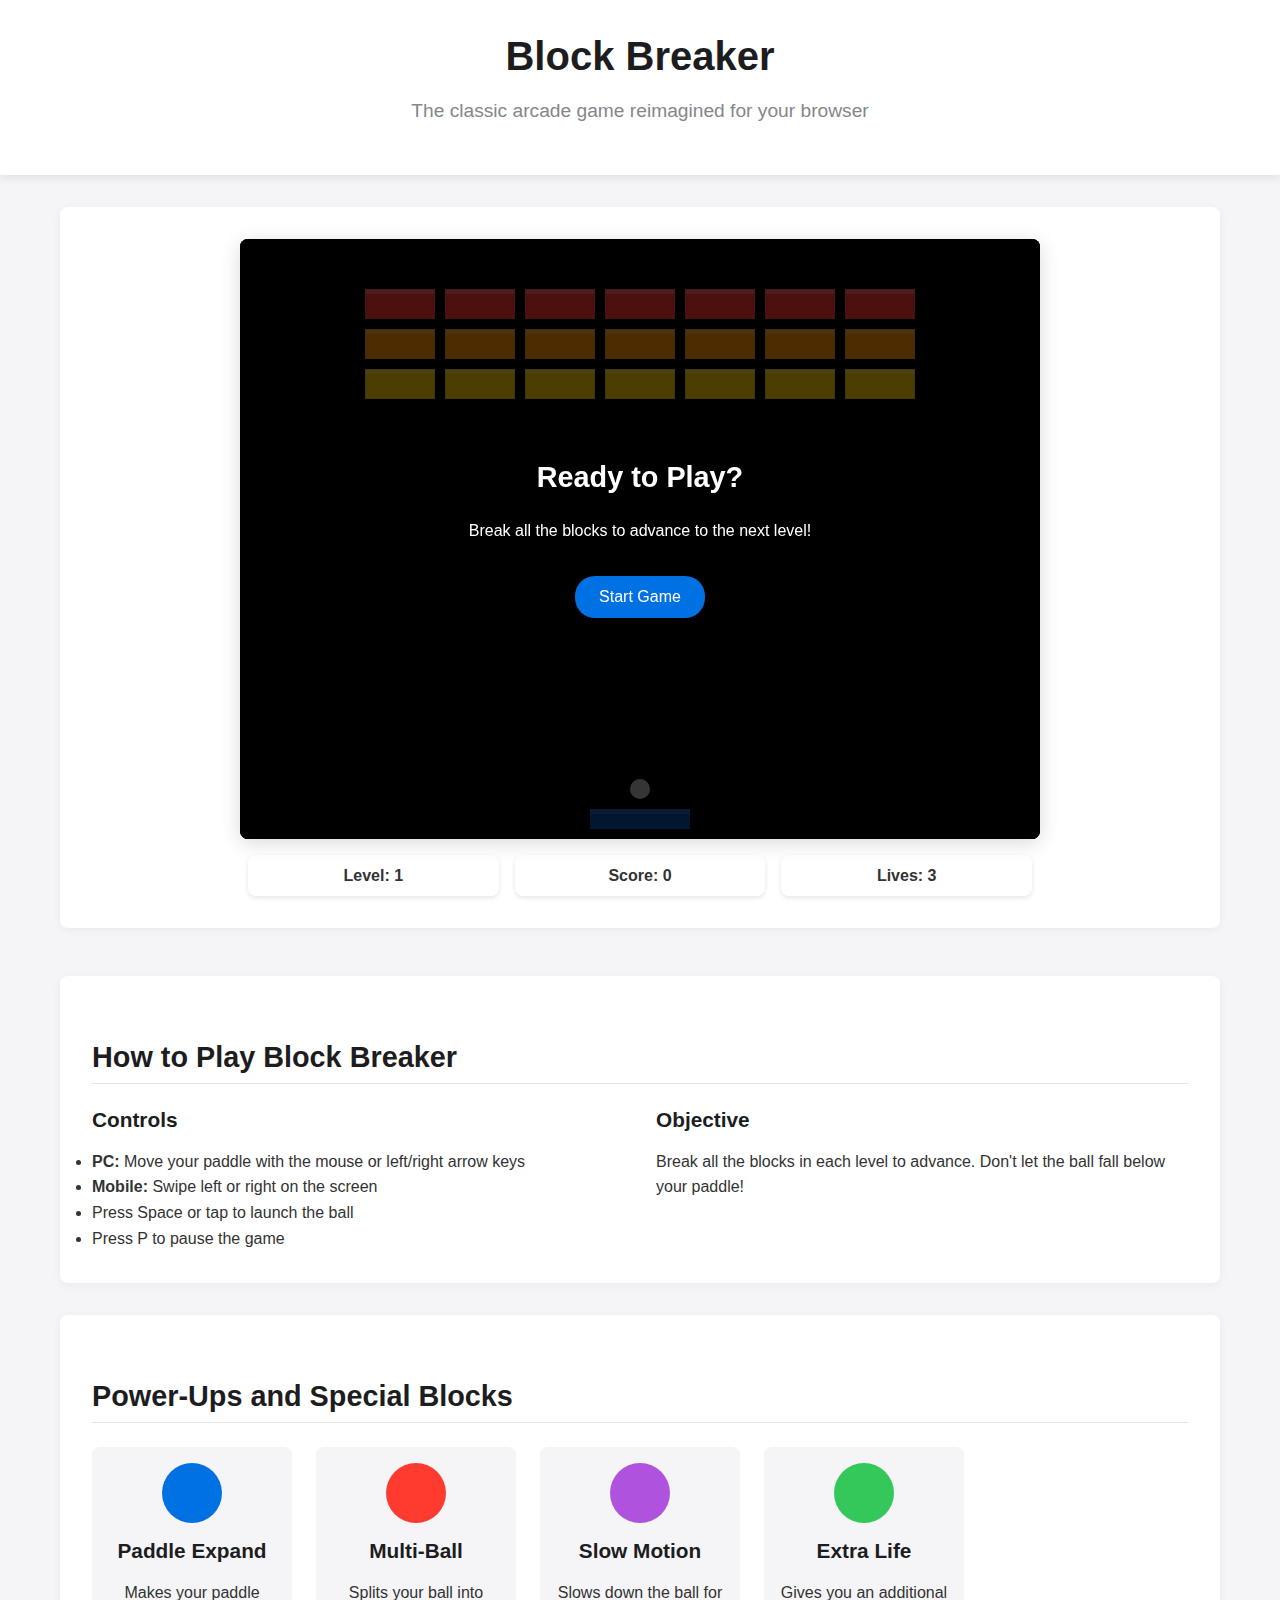
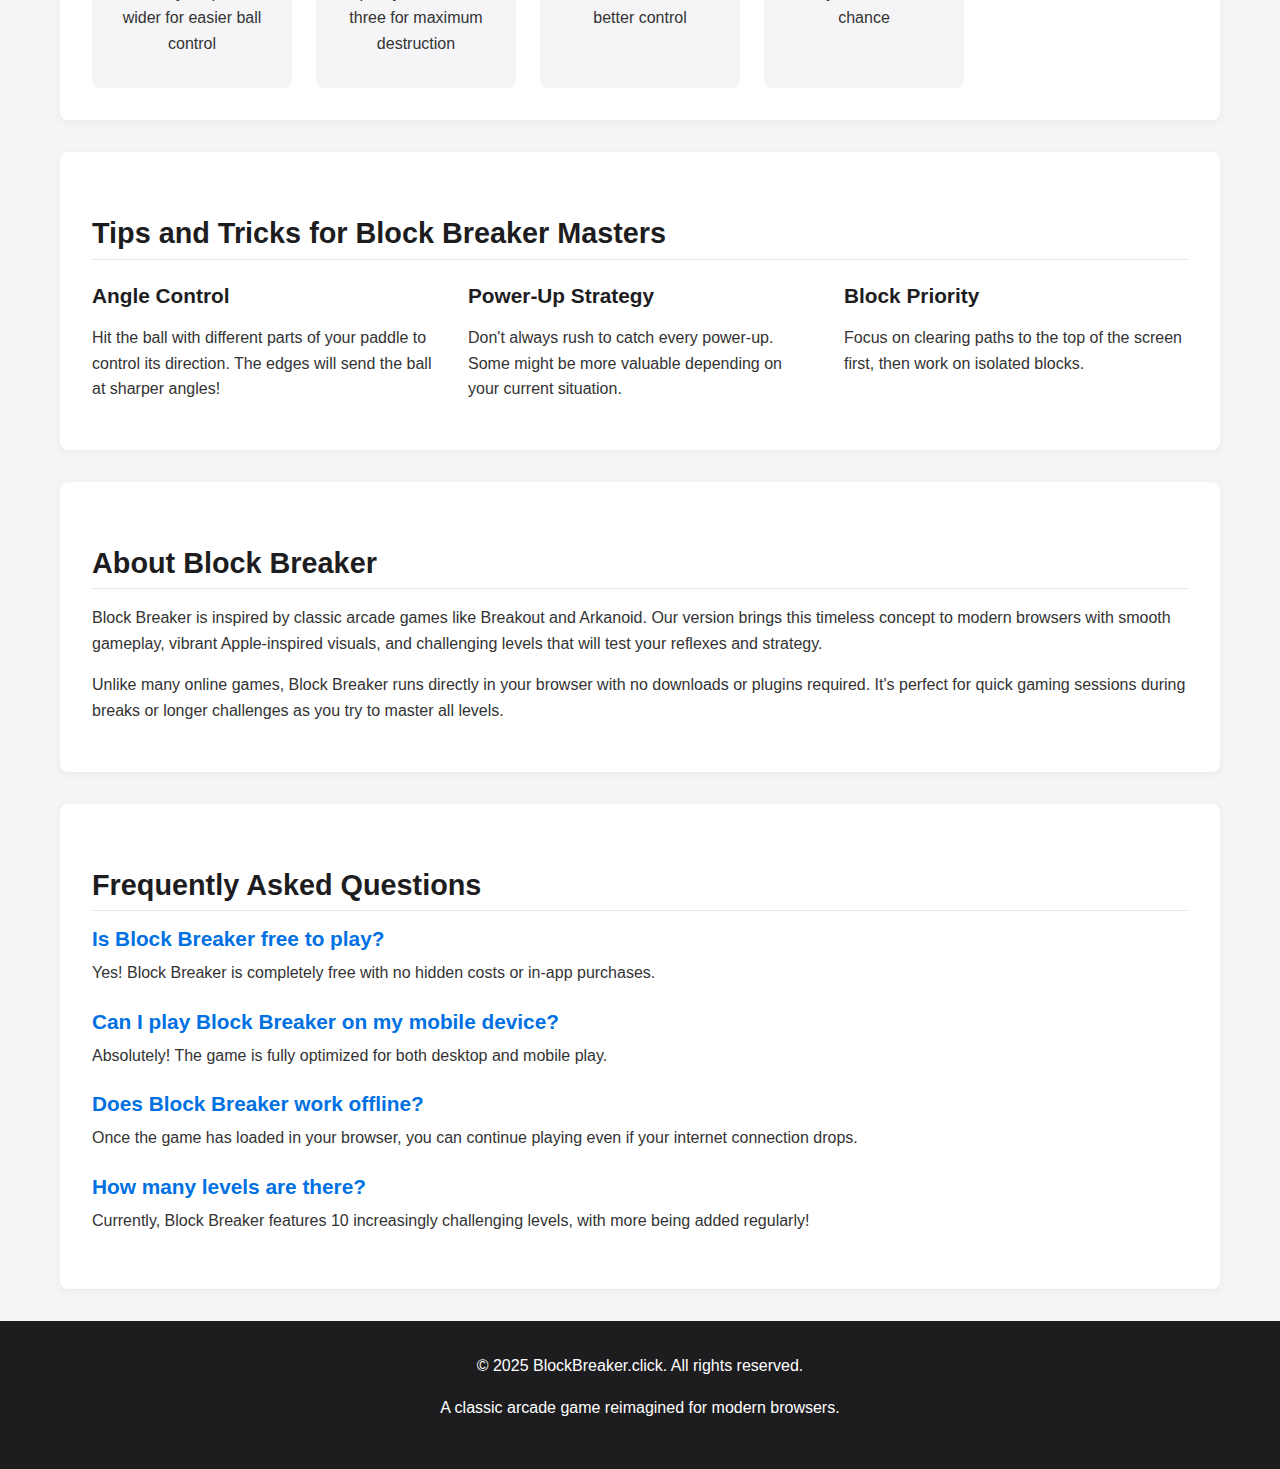
==== index.html @ 537a6fd6 "google analytics" ====
<!DOCTYPE html>
<html lang="en">
<head>
    <meta charset="UTF-8">
    <meta name="viewport" content="width=device-width, initial-scale=1.0">
    <meta name="description" content="Play Block Breaker - the classic arcade game reimagined for your browser. Break blocks, collect power-ups, and challenge yourself with multiple levels of fun!">
    <title>Block Breaker - Classic Arcade Game | Free Online Game</title>
    <link rel="canonical" href="https://blockbreaker.click/">
    <link rel="stylesheet" href="styles.css">
    <!-- Apple Touch Icons -->
    <link rel="apple-touch-icon" href="images/apple-touch-icon.png">
    <!-- Open Graph Tags -->
    <meta property="og:title" content="Block Breaker - Classic Arcade Game">
    <meta property="og:description" content="Play the classic Block Breaker game for free in your browser. No downloads required!">
    <meta property="og:url" content="https://blockbreaker.click/">
    <meta property="og:image" content="https://blockbreaker.click/images/og-image.jpg">
    <meta property="og:type" content="website">
    <!-- Structured Data -->
    <script type="application/ld+json">
    {
      "@context": "https://schema.org",
      "@type": "Game",
      "name": "Block Breaker",
      "description": "A classic arcade game where you break blocks with a ball and paddle.",
      "url": "https://blockbreaker.click/",
      "genre": ["Arcade", "Puzzle"],
      "gamePlatform": "Web Browser"
    }
    </script>


    <!-- Google tag (gtag.js) -->
    <script async src="https://www.googletagmanager.com/gtag/js?id=G-ZRSSY2W1ZQ"></script>
    <script>
    window.dataLayer = window.dataLayer || [];
    function gtag(){dataLayer.push(arguments);}
    gtag('js', new Date());

    gtag('config', 'G-ZRSSY2W1ZQ');
    </script>
</head>
<body>
    <header>
        <div class="container">
            <h1>Block Breaker</h1>
            <p class="tagline">The classic arcade game reimagined for your browser</p>
        </div>
    </header>

    <main class="container">
        <section id="game-section">
            <div id="game-container">
                <canvas id="gameCanvas"></canvas>
                <div id="game-overlay">
                    <div id="start-screen" class="overlay-screen">
                        <h2>Ready to Play?</h2>
                        <p>Break all the blocks to advance to the next level!</p>
                        <button id="start-button" class="game-button">Start Game</button>
                    </div>
                    <div id="level-complete" class="overlay-screen hidden">
                        <h2>Level Complete!</h2>
                        <p>Score: <span id="level-score">0</span></p>
                        <button id="next-level-button" class="game-button">Next Level</button>
                    </div>
                    <div id="game-over" class="overlay-screen hidden">
                        <h2>Game Over</h2>
                        <p>Final Score: <span id="final-score">0</span></p>
                        <button id="restart-button" class="game-button">Play Again</button>
                    </div>
                    <div id="pause-screen" class="overlay-screen hidden">
                        <h2>Game Paused</h2>
                        <button id="resume-button" class="game-button">Resume</button>
                    </div>
                </div>
                <div id="mobile-controls" class="hidden">
                    <div id="left-control"></div>
                    <div id="right-control"></div>
                </div>
            </div>
            <div id="game-stats">
                <div class="stat-box">
                    <span>Level: </span><span id="level-display">1</span>
                </div>
                <div class="stat-box">
                    <span>Score: </span><span id="score-display">0</span>
                </div>
                <div class="stat-box">
                    <span>Lives: </span><span id="lives-display">3</span>
                </div>
            </div>
        </section>

        <section id="how-to-play">
            <h2>How to Play Block Breaker</h2>
            <div class="content-columns">
                <div class="column">
                    <h3>Controls</h3>
                    <ul>
                        <li><strong>PC:</strong> Move your paddle with the mouse or left/right arrow keys</li>
                        <li><strong>Mobile:</strong> Swipe left or right on the screen</li>
                        <li>Press Space or tap to launch the ball</li>
                        <li>Press P to pause the game</li>
                    </ul>
                </div>
                <div class="column">
                    <h3>Objective</h3>
                    <p>Break all the blocks in each level to advance. Don't let the ball fall below your paddle!</p>
                </div>
            </div>
        </section>

        <section id="power-ups">
            <h2>Power-Ups and Special Blocks</h2>
            <div class="power-up-grid">
                <div class="power-up-item">
                    <div class="power-up-icon expand"></div>
                    <h3>Paddle Expand</h3>
                    <p>Makes your paddle wider for easier ball control</p>
                </div>
                <div class="power-up-item">
                    <div class="power-up-icon multi-ball"></div>
                    <h3>Multi-Ball</h3>
                    <p>Splits your ball into three for maximum destruction</p>
                </div>
                <div class="power-up-item">
                    <div class="power-up-icon slow"></div>
                    <h3>Slow Motion</h3>
                    <p>Slows down the ball for better control</p>
                </div>
                <div class="power-up-item">
                    <div class="power-up-icon extra-life"></div>
                    <h3>Extra Life</h3>
                    <p>Gives you an additional chance</p>
                </div>
            </div>
        </section>

        <section id="tips-tricks">
            <h2>Tips and Tricks for Block Breaker Masters</h2>
            <div class="content-columns">
                <div class="column">
                    <h3>Angle Control</h3>
                    <p>Hit the ball with different parts of your paddle to control its direction. The edges will send the ball at sharper angles!</p>
                </div>
                <div class="column">
                    <h3>Power-Up Strategy</h3>
                    <p>Don't always rush to catch every power-up. Some might be more valuable depending on your current situation.</p>
                </div>
                <div class="column">
                    <h3>Block Priority</h3>
                    <p>Focus on clearing paths to the top of the screen first, then work on isolated blocks.</p>
                </div>
            </div>
        </section>

        <section id="about-game">
            <h2>About Block Breaker</h2>
            <p>Block Breaker is inspired by classic arcade games like Breakout and Arkanoid. Our version brings this timeless concept to modern browsers with smooth gameplay, vibrant Apple-inspired visuals, and challenging levels that will test your reflexes and strategy.</p>
            <p>Unlike many online games, Block Breaker runs directly in your browser with no downloads or plugins required. It's perfect for quick gaming sessions during breaks or longer challenges as you try to master all levels.</p>
        </section>

        <section id="faq">
            <h2>Frequently Asked Questions</h2>
            <div class="faq-item">
                <h3>Is Block Breaker free to play?</h3>
                <p>Yes! Block Breaker is completely free with no hidden costs or in-app purchases.</p>
            </div>
            <div class="faq-item">
                <h3>Can I play Block Breaker on my mobile device?</h3>
                <p>Absolutely! The game is fully optimized for both desktop and mobile play.</p>
            </div>
            <div class="faq-item">
                <h3>Does Block Breaker work offline?</h3>
                <p>Once the game has loaded in your browser, you can continue playing even if your internet connection drops.</p>
            </div>
            <div class="faq-item">
                <h3>How many levels are there?</h3>
                <p>Currently, Block Breaker features 10 increasingly challenging levels, with more being added regularly!</p>
            </div>
        </section>
    </main>

    <footer>
        <div class="container">
            <p>&copy; 2025 BlockBreaker.click. All rights reserved.</p>
            <p>A classic arcade game reimagined for modern browsers.</p>
        </div>
    </footer>

    <script src="game.js"></script>
</body>
</html>
---- styles.css ----
/* Reset and Base Styles */
* {
    margin: 0;
    padding: 0;
    box-sizing: border-box;
}

body {
    font-family: -apple-system, BlinkMacSystemFont, 'Segoe UI', Roboto, Oxygen, Ubuntu, Cantarell, 'Open Sans', 'Helvetica Neue', sans-serif;
    line-height: 1.6;
    color: #333;
    background-color: #f5f5f7;
}

/* Apple-inspired Color Palette */
:root {
    --apple-blue: #0071e3;
    --apple-light-blue: #42a5f5;
    --apple-gray: #86868b;
    --apple-light-gray: #f5f5f7;
    --apple-dark-gray: #1d1d1f;
    --apple-red: #ff3b30;
    --apple-green: #34c759;
    --apple-yellow: #ffcc00;
    --apple-orange: #ff9500;
    --apple-purple: #af52de;
}

.container {
    width: 100%;
    max-width: 1200px;
    margin: 0 auto;
    padding: 0 20px;
}

/* Typography */
h1, h2, h3, h4, h5, h6 {
    font-weight: 600;
    line-height: 1.2;
    margin-bottom: 1rem;
}

h1 {
    font-size: 2.5rem;
    text-align: center;
    color: var(--apple-dark-gray);
}

h2 {
    font-size: 1.8rem;
    color: var(--apple-dark-gray);
    border-bottom: 1px solid #e5e5e5;
    padding-bottom: 0.5rem;
    margin-top: 2rem;
}

h3 {
    font-size: 1.3rem;
    color: var(--apple-dark-gray);
}

p {
    margin-bottom: 1rem;
}

/* Header */
header {
    background-color: white;
    padding: 2rem 0;
    box-shadow: 0 2px 10px rgba(0, 0, 0, 0.1);
    margin-bottom: 2rem;
}

.tagline {
    text-align: center;
    color: var(--apple-gray);
    font-size: 1.2rem;
}

/* Game Section */
#game-section {
    margin-bottom: 3rem;
}

#game-container {
    position: relative;
    width: 100%;
    max-width: 800px;
    margin: 0 auto;
    background-color: #000;
    border-radius: 8px;
    overflow: hidden;
    box-shadow: 0 4px 20px rgba(0, 0, 0, 0.15);
}

#gameCanvas {
    display: block;
    width: 100%;
    height: auto;
    background-color: #000;
}

/* Game Overlay Screens */
.overlay-screen {
    position: absolute;
    top: 0;
    left: 0;
    width: 100%;
    height: 100%;
    display: flex;
    flex-direction: column;
    justify-content: center;
    align-items: center;
    background-color: rgba(0, 0, 0, 0.7);
    color: white;
    text-align: center;
    padding: 2rem;
}

.overlay-screen h2 {
    color: white;
    border: none;
    margin-top: 0;
}

.hidden {
    display: none;
}

.game-button {
    background-color: var(--apple-blue);
    color: white;
    border: none;
    padding: 12px 24px;
    font-size: 1rem;
    border-radius: 20px;
    cursor: pointer;
    transition: background-color 0.2s;
    margin-top: 1rem;
}

.game-button:hover {
    background-color: var(--apple-light-blue);
}

/* Game Stats */
#game-stats {
    display: flex;
    justify-content: space-between;
    margin-top: 1rem;
    max-width: 800px;
    margin-left: auto;
    margin-right: auto;
}

.stat-box {
    background-color: white;
    padding: 0.5rem 1rem;
    border-radius: 8px;
    box-shadow: 0 2px 5px rgba(0, 0, 0, 0.1);
    flex: 1;
    margin: 0 0.5rem;
    text-align: center;
    font-weight: 600;
}

/* Mobile Controls */
#mobile-controls {
    display: flex;
    justify-content: space-between;
    position: absolute;
    bottom: 0;
    left: 0;
    width: 100%;
    height: 80px;
    background-color: rgba(0, 0, 0, 0.3);
}

#left-control, #right-control {
    width: 50%;
    height: 100%;
}

/* Content Sections */
section {
    background-color: white;
    border-radius: 8px;
    padding: 2rem;
    margin-bottom: 2rem;
    box-shadow: 0 2px 10px rgba(0, 0, 0, 0.05);
}

.content-columns {
    display: flex;
    flex-wrap: wrap;
    gap: 2rem;
    margin-top: 1.5rem;
}

.column {
    flex: 1;
    min-width: 250px;
}

/* Power-ups Section */
.power-up-grid {
    display: grid;
    grid-template-columns: repeat(auto-fill, minmax(200px, 1fr));
    gap: 1.5rem;
    margin-top: 1.5rem;
}

.power-up-item {
    text-align: center;
    padding: 1rem;
    border-radius: 8px;
    background-color: var(--apple-light-gray);
    transition: transform 0.2s;
}

.power-up-item:hover {
    transform: translateY(-5px);
}

.power-up-icon {
    width: 60px;
    height: 60px;
    border-radius: 50%;
    margin: 0 auto 1rem;
}

.expand {
    background-color: var(--apple-blue);
}

.multi-ball {
    background-color: var(--apple-red);
}

.slow {
    background-color: var(--apple-purple);
}

.extra-life {
    background-color: var(--apple-green);
}

/* FAQ Section */
.faq-item {
    margin-bottom: 1.5rem;
}

.faq-item h3 {
    color: var(--apple-blue);
    margin-bottom: 0.5rem;
}

/* Footer */
footer {
    background-color: var(--apple-dark-gray);
    color: white;
    padding: 2rem 0;
    text-align: center;
}

/* Responsive Design */
@media (max-width: 768px) {
    h1 {
        font-size: 2rem;
    }
    
    h2 {
        font-size: 1.5rem;
    }
    
    .content-columns {
        flex-direction: column;
    }
    
    #game-stats {
        flex-direction: column;
    }
    
    .stat-box {
        margin: 0.5rem 0;
    }
}
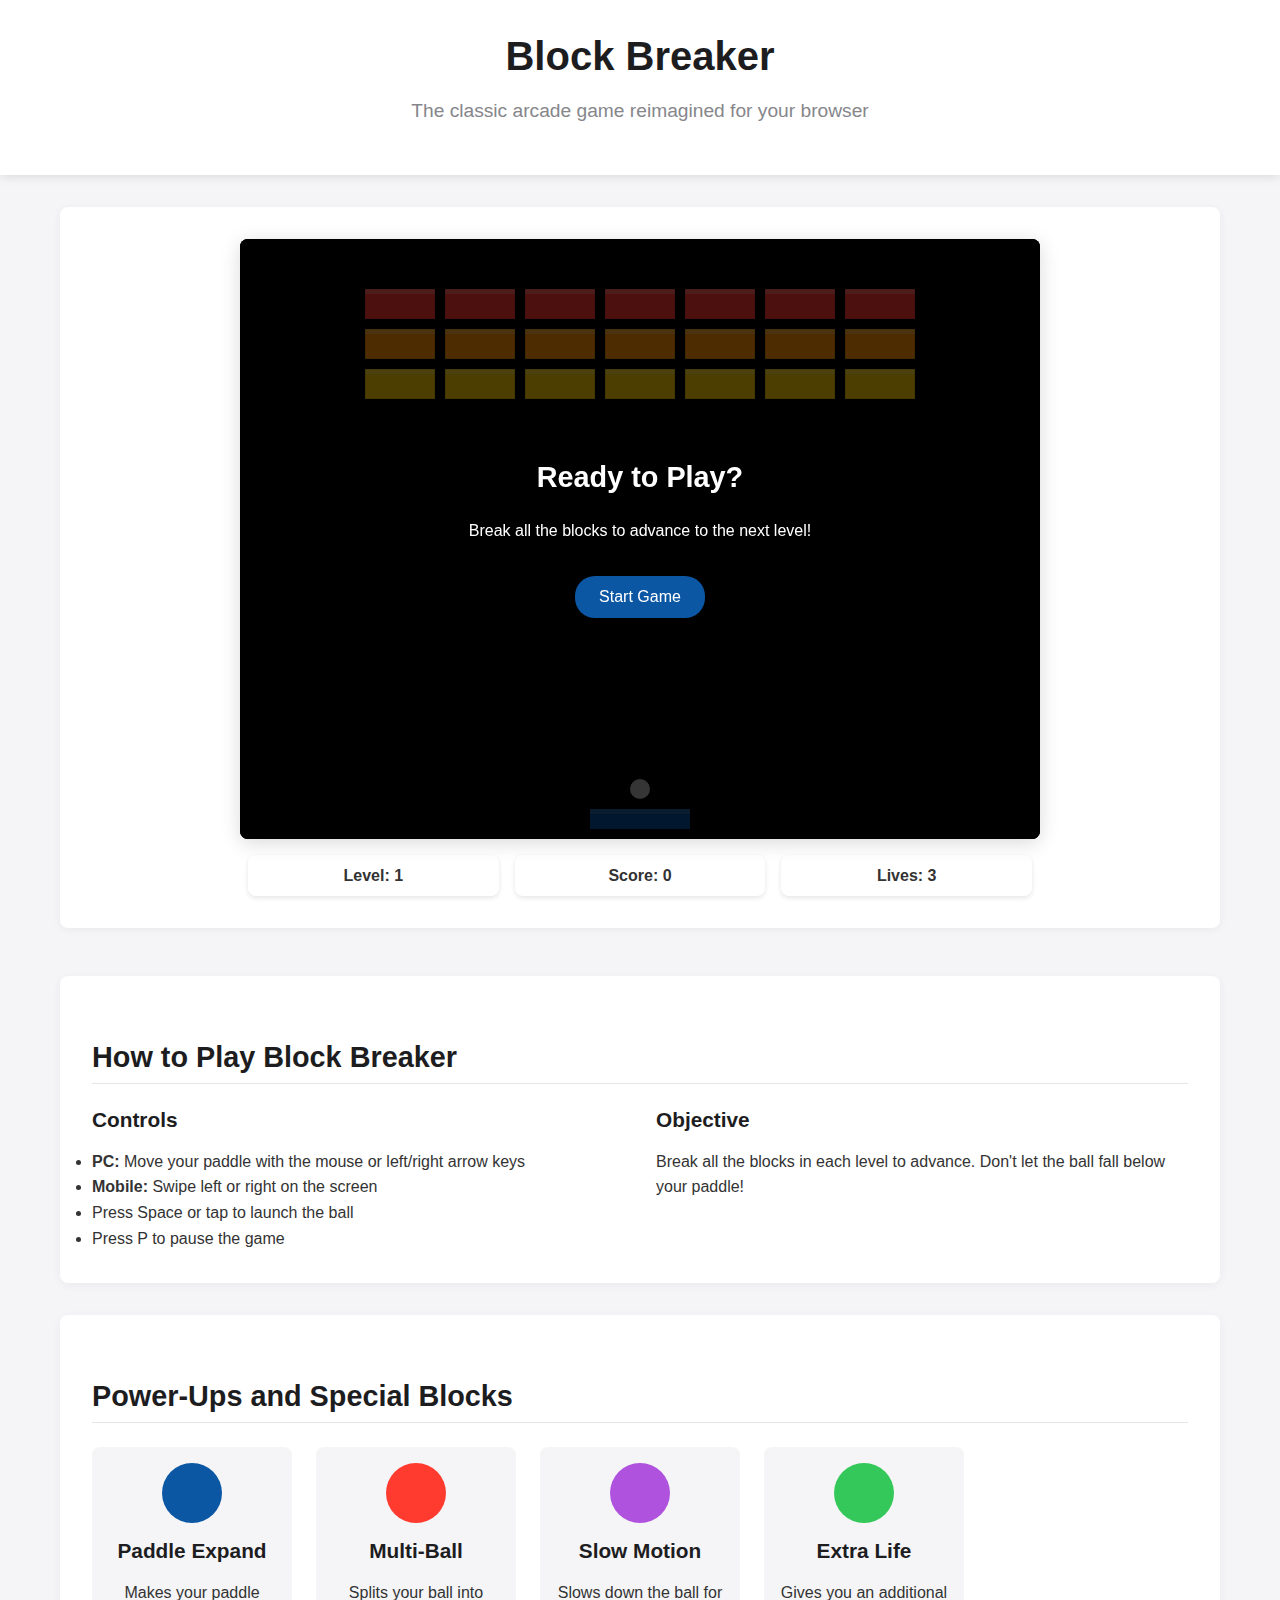
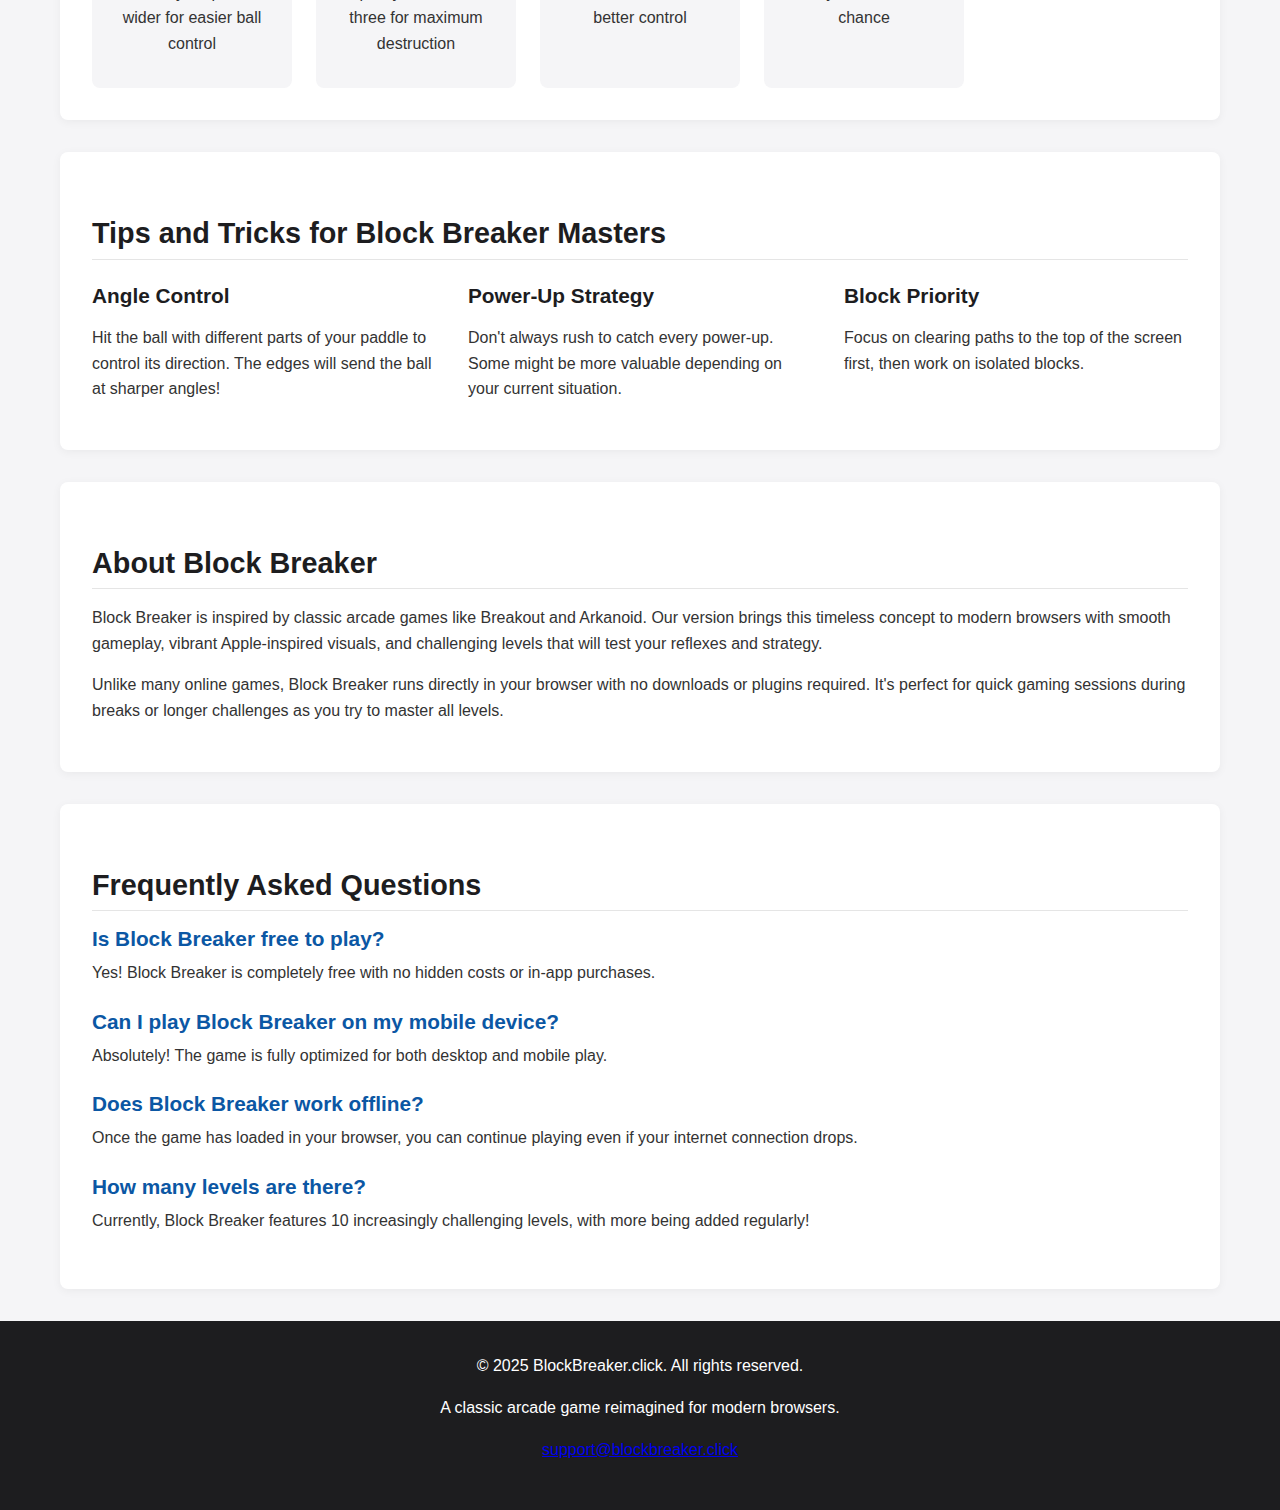
==== commit 2a0aff20: "add support email" ====
--- a/index.html
+++ b/index.html
@@ -184,6 +184,7 @@
         <div class="container">
             <p>&copy; 2025 BlockBreaker.click. All rights reserved.</p>
             <p>A classic arcade game reimagined for modern browsers.</p>
+            <p><a href="mailto:support@blockbreaker.click">support@blockbreaker.click</a></p>
         </div>
     </footer>
 
--- a/styles.css
+++ b/styles.css
@@ -14,7 +14,7 @@
 
 /* Apple-inspired Color Palette */
 :root {
-    --apple-blue: #0071e3;
+    --apple-blue: #0b57a4;
     --apple-light-blue: #42a5f5;
     --apple-gray: #86868b;
     --apple-light-gray: #f5f5f7;
@@ -284,4 +284,5 @@
     .stat-box {
         margin: 0.5rem 0;
     }
-}+}
+
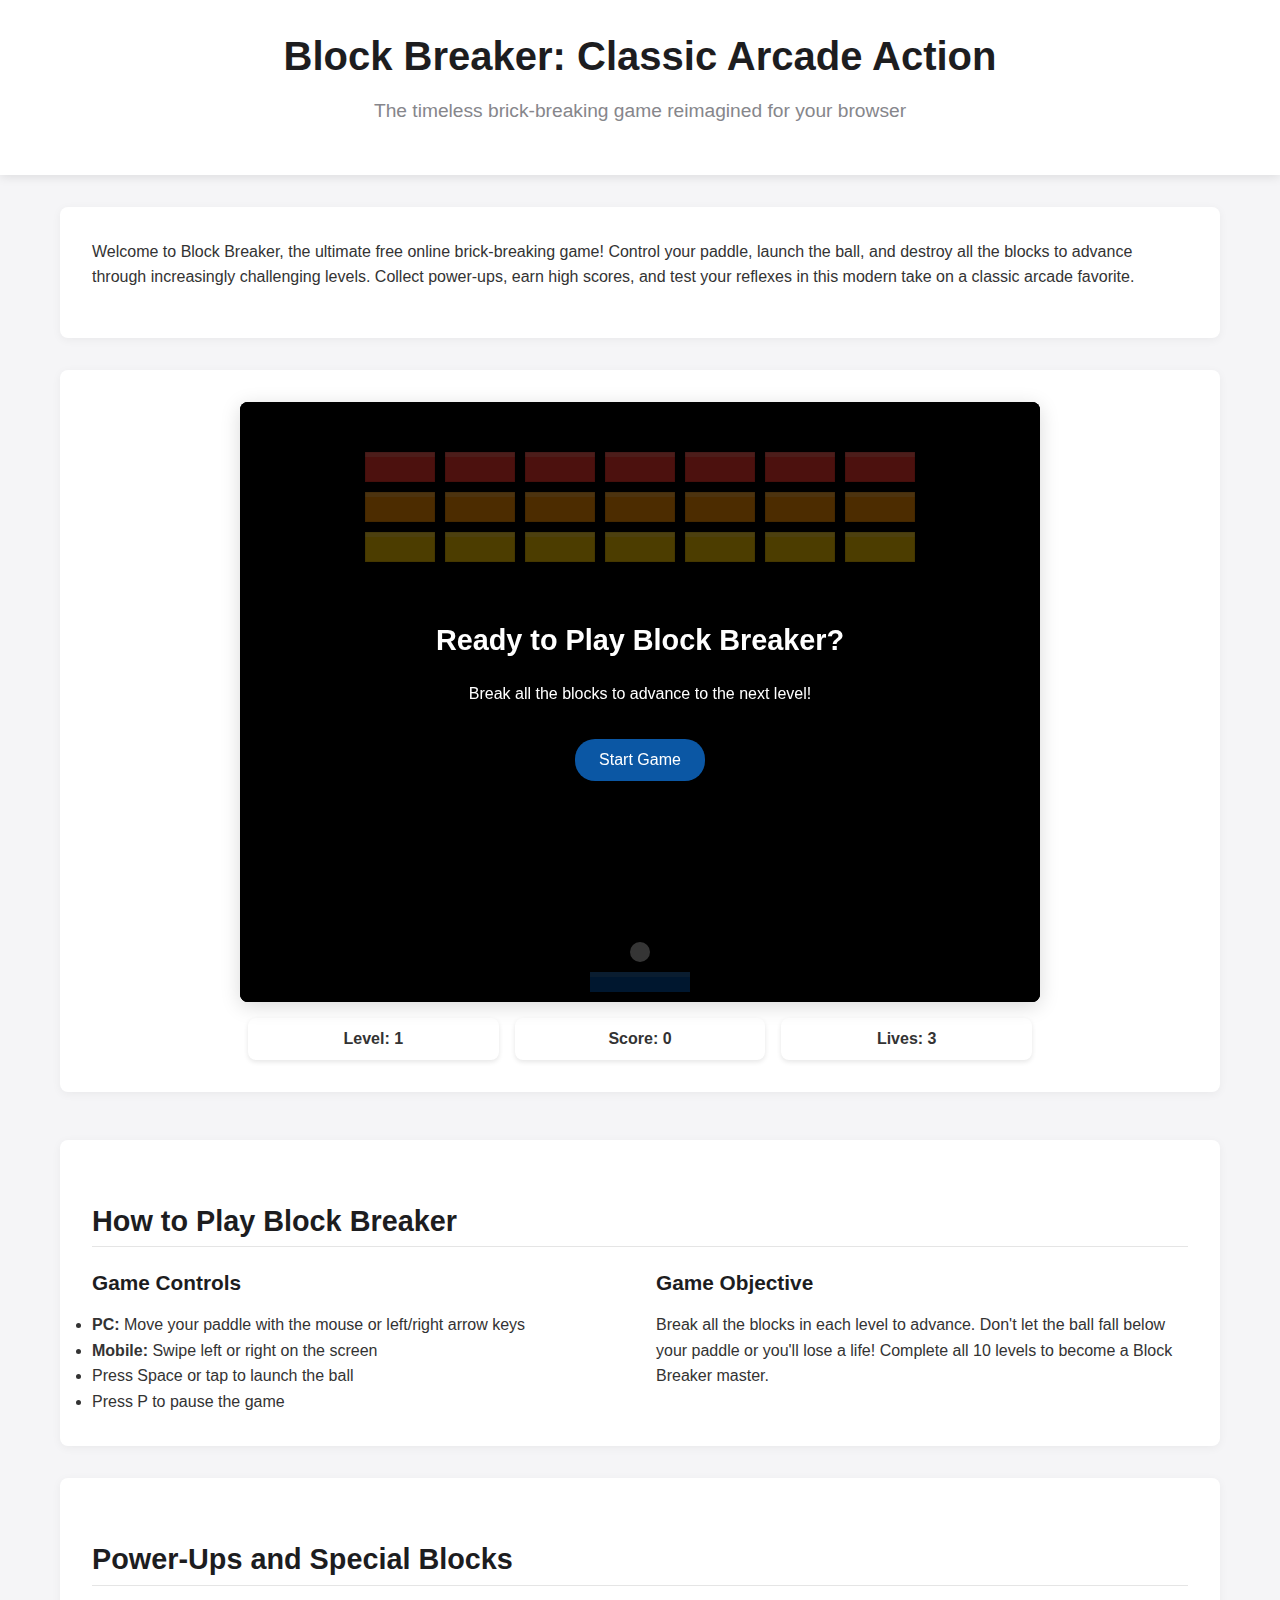
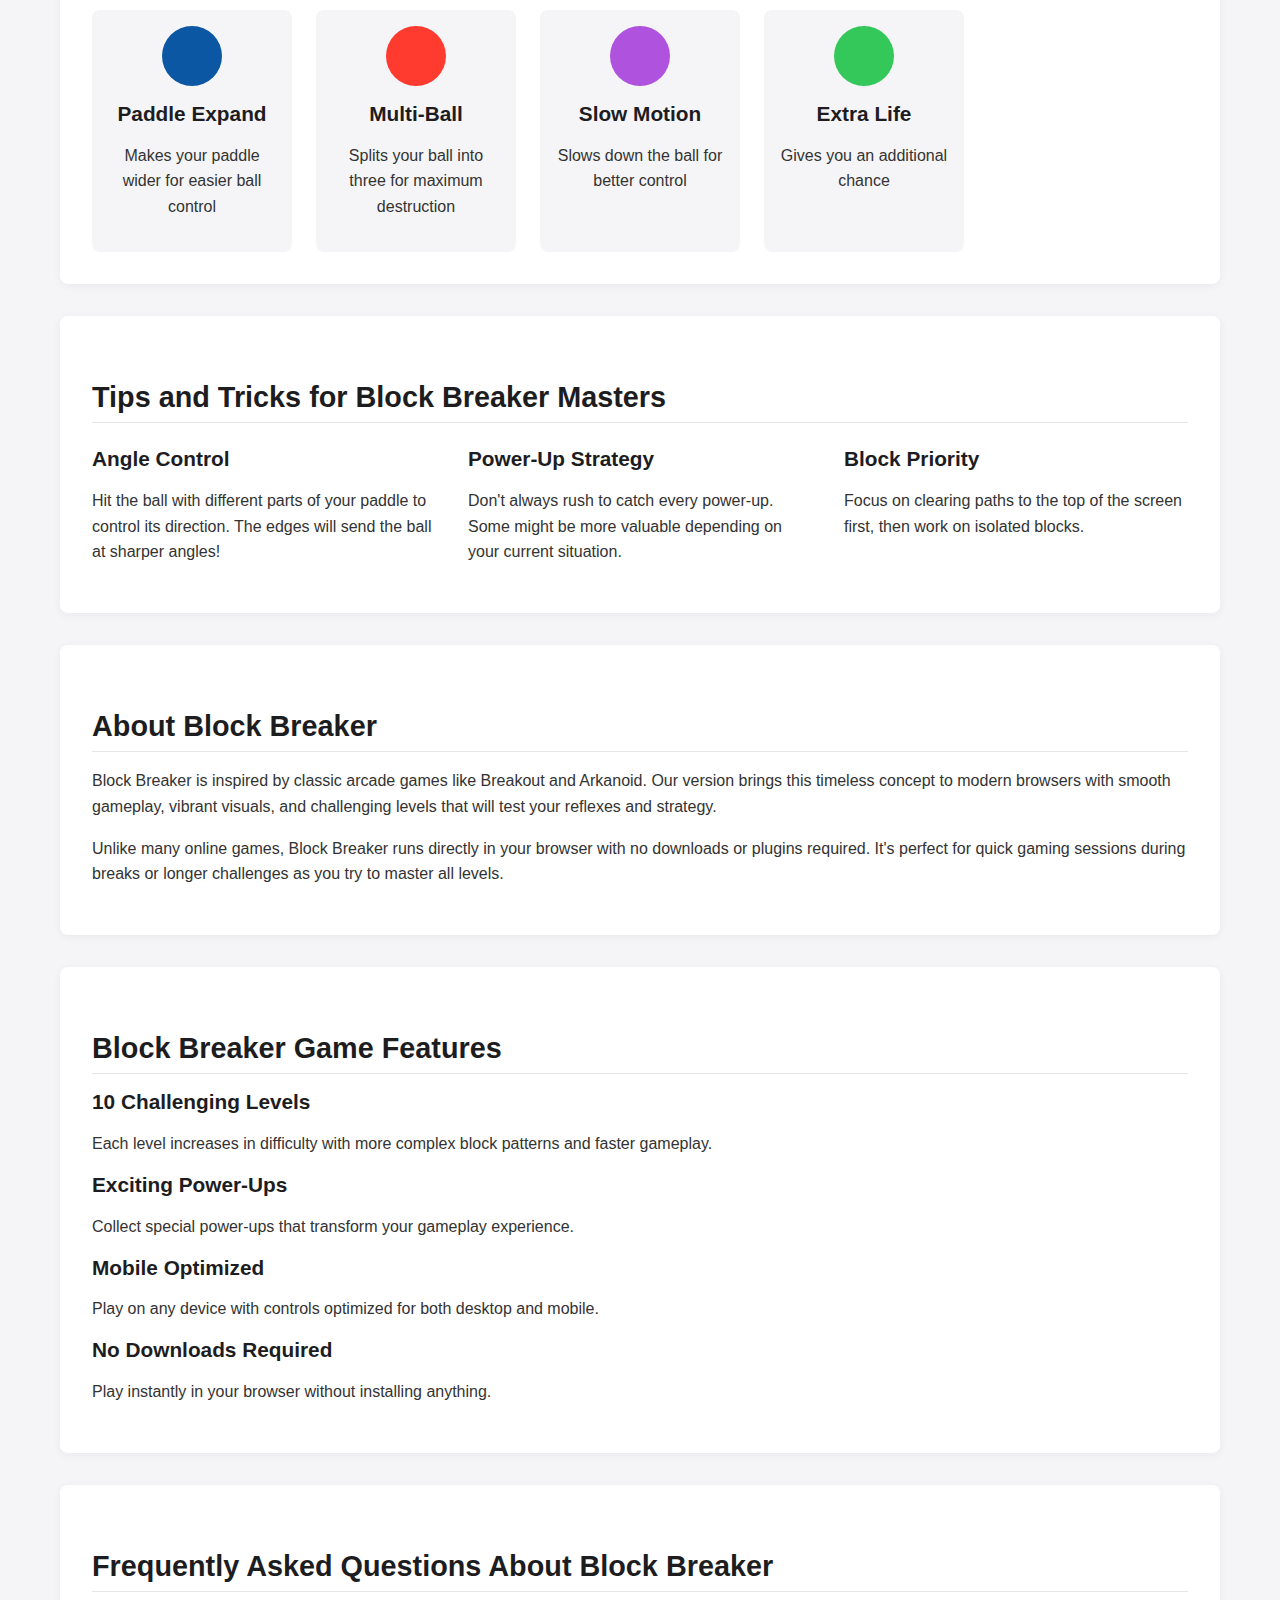
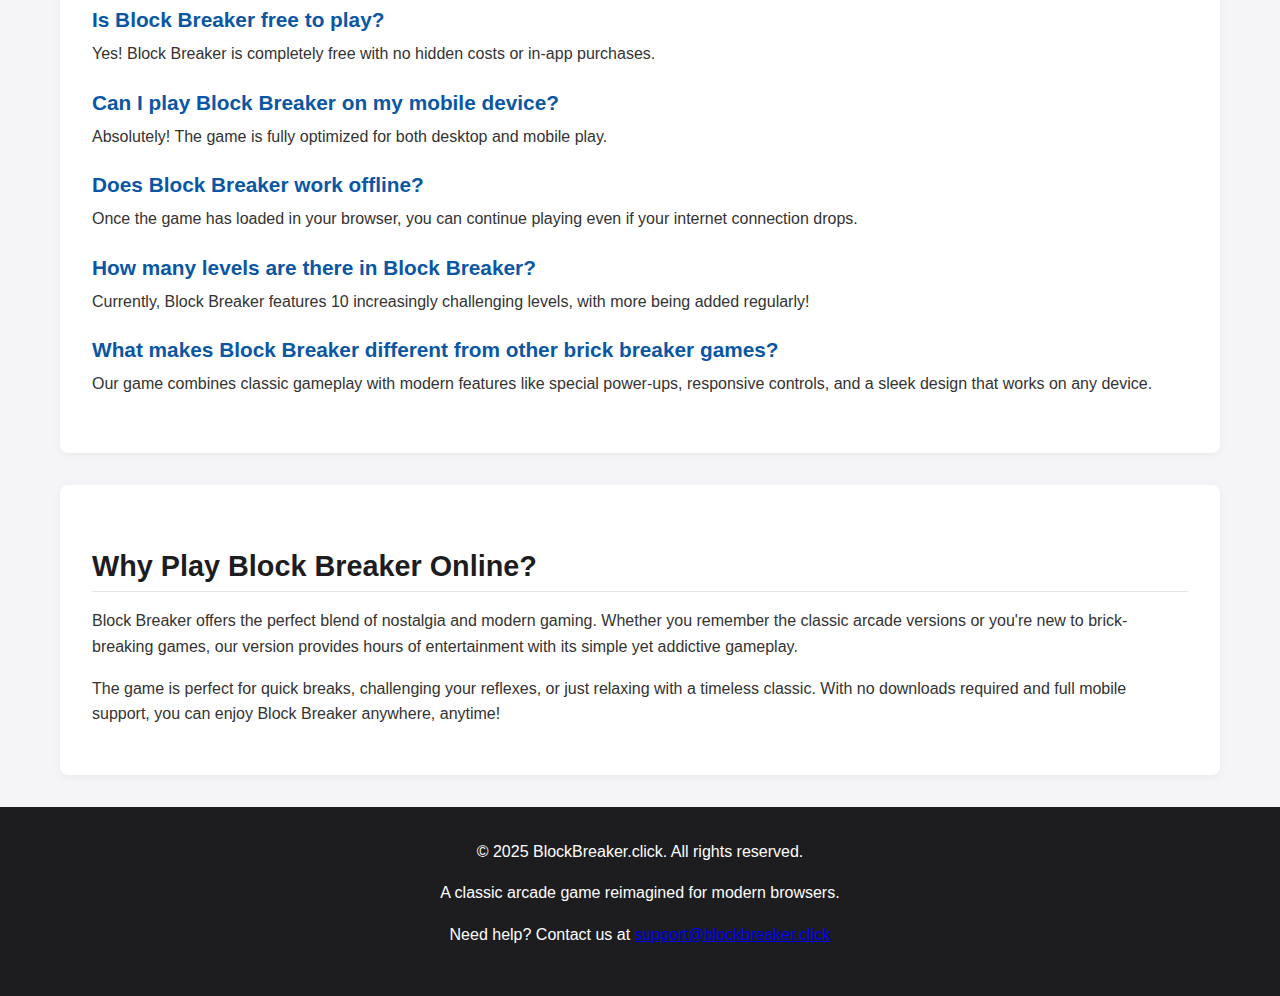
==== commit 97f59f42: "seo optimize" ====
--- a/index.html
+++ b/index.html
@@ -3,31 +3,50 @@
 <head>
     <meta charset="UTF-8">
     <meta name="viewport" content="width=device-width, initial-scale=1.0">
-    <meta name="description" content="Play Block Breaker - the classic arcade game reimagined for your browser. Break blocks, collect power-ups, and challenge yourself with multiple levels of fun!">
-    <title>Block Breaker - Classic Arcade Game | Free Online Game</title>
+    <meta name="description" content="Play Block Breaker - the classic arcade brick-breaking game reimagined for your browser. Break blocks, collect power-ups, and challenge yourself with 10 exciting levels. Free to play on any device!">
+    <title>Block Breaker Game | Classic Arcade Brick Breaker | Play Free Online</title>
     <link rel="canonical" href="https://blockbreaker.click/">
     <link rel="stylesheet" href="styles.css">
-    <!-- Apple Touch Icons -->
-    <link rel="apple-touch-icon" href="images/apple-touch-icon.png">
+    <!-- Favicon -->
+    <link rel="icon" href="favicon.svg" type="image/svg+xml">
+
     <!-- Open Graph Tags -->
-    <meta property="og:title" content="Block Breaker - Classic Arcade Game">
-    <meta property="og:description" content="Play the classic Block Breaker game for free in your browser. No downloads required!">
+    <meta property="og:title" content="Block Breaker - Classic Arcade Brick Breaking Game">
+    <meta property="og:description" content="Play the classic Block Breaker game for free in your browser. Break blocks, collect power-ups, and beat all 10 levels. No downloads required!">
     <meta property="og:url" content="https://blockbreaker.click/">
     <meta property="og:image" content="https://blockbreaker.click/images/og-image.jpg">
     <meta property="og:type" content="website">
+    
+    <!-- Twitter Card data -->
+    <meta name="twitter:card" content="summary_large_image">
+    <meta name="twitter:title" content="Block Breaker - Classic Arcade Game">
+    <meta name="twitter:description" content="Play the classic Block Breaker game for free in your browser. No downloads required!">
+    <meta name="twitter:image" content="https://blockbreaker.click/images/og-image.jpg">
+    
     <!-- Structured Data -->
     <script type="application/ld+json">
     {
       "@context": "https://schema.org",
       "@type": "Game",
       "name": "Block Breaker",
-      "description": "A classic arcade game where you break blocks with a ball and paddle.",
+      "description": "A classic arcade game where you break blocks with a ball and paddle. Play through 10 challenging levels with power-ups and special blocks.",
       "url": "https://blockbreaker.click/",
-      "genre": ["Arcade", "Puzzle"],
-      "gamePlatform": "Web Browser"
+      "image": "https://blockbreaker.click/images/og-image.jpg",
+      "genre": ["Arcade", "Puzzle", "Brick Breaker"],
+      "gamePlatform": "Web Browser",
+      "offers": {
+        "@type": "Offer",
+        "price": "0",
+        "priceCurrency": "USD",
+        "availability": "https://schema.org/InStock"
+      },
+      "aggregateRating": {
+        "@type": "AggregateRating",
+        "ratingValue": "4.8",
+        "ratingCount": "156"
+      }
     }
     </script>
-
 
     <!-- Google tag (gtag.js) -->
     <script async src="https://www.googletagmanager.com/gtag/js?id=G-ZRSSY2W1ZQ"></script>
@@ -42,18 +61,22 @@
 <body>
     <header>
         <div class="container">
-            <h1>Block Breaker</h1>
-            <p class="tagline">The classic arcade game reimagined for your browser</p>
+            <h1>Block Breaker: Classic Arcade Action</h1>
+            <p class="tagline">The timeless brick-breaking game reimagined for your browser</p>
         </div>
     </header>
 
     <main class="container">
+        <section id="game-intro">
+            <p class="intro-text">Welcome to Block Breaker, the ultimate free online brick-breaking game! Control your paddle, launch the ball, and destroy all the blocks to advance through increasingly challenging levels. Collect power-ups, earn high scores, and test your reflexes in this modern take on a classic arcade favorite.</p>
+        </section>
+        
         <section id="game-section">
             <div id="game-container">
                 <canvas id="gameCanvas"></canvas>
                 <div id="game-overlay">
                     <div id="start-screen" class="overlay-screen">
-                        <h2>Ready to Play?</h2>
+                        <h2>Ready to Play Block Breaker?</h2>
                         <p>Break all the blocks to advance to the next level!</p>
                         <button id="start-button" class="game-button">Start Game</button>
                     </div>
@@ -94,7 +117,7 @@
             <h2>How to Play Block Breaker</h2>
             <div class="content-columns">
                 <div class="column">
-                    <h3>Controls</h3>
+                    <h3>Game Controls</h3>
                     <ul>
                         <li><strong>PC:</strong> Move your paddle with the mouse or left/right arrow keys</li>
                         <li><strong>Mobile:</strong> Swipe left or right on the screen</li>
@@ -103,8 +126,8 @@
                     </ul>
                 </div>
                 <div class="column">
-                    <h3>Objective</h3>
-                    <p>Break all the blocks in each level to advance. Don't let the ball fall below your paddle!</p>
+                    <h3>Game Objective</h3>
+                    <p>Break all the blocks in each level to advance. Don't let the ball fall below your paddle or you'll lose a life! Complete all 10 levels to become a Block Breaker master.</p>
                 </div>
             </div>
         </section>
@@ -155,12 +178,34 @@
 
         <section id="about-game">
             <h2>About Block Breaker</h2>
-            <p>Block Breaker is inspired by classic arcade games like Breakout and Arkanoid. Our version brings this timeless concept to modern browsers with smooth gameplay, vibrant Apple-inspired visuals, and challenging levels that will test your reflexes and strategy.</p>
+            <p>Block Breaker is inspired by classic arcade games like Breakout and Arkanoid. Our version brings this timeless concept to modern browsers with smooth gameplay, vibrant visuals, and challenging levels that will test your reflexes and strategy.</p>
             <p>Unlike many online games, Block Breaker runs directly in your browser with no downloads or plugins required. It's perfect for quick gaming sessions during breaks or longer challenges as you try to master all levels.</p>
         </section>
 
+        <section id="game-features">
+            <h2>Block Breaker Game Features</h2>
+            <div class="features-grid">
+                <div class="feature-item">
+                    <h3>10 Challenging Levels</h3>
+                    <p>Each level increases in difficulty with more complex block patterns and faster gameplay.</p>
+                </div>
+                <div class="feature-item">
+                    <h3>Exciting Power-Ups</h3>
+                    <p>Collect special power-ups that transform your gameplay experience.</p>
+                </div>
+                <div class="feature-item">
+                    <h3>Mobile Optimized</h3>
+                    <p>Play on any device with controls optimized for both desktop and mobile.</p>
+                </div>
+                <div class="feature-item">
+                    <h3>No Downloads Required</h3>
+                    <p>Play instantly in your browser without installing anything.</p>
+                </div>
+            </div>
+        </section>
+
         <section id="faq">
-            <h2>Frequently Asked Questions</h2>
+            <h2>Frequently Asked Questions About Block Breaker</h2>
             <div class="faq-item">
                 <h3>Is Block Breaker free to play?</h3>
                 <p>Yes! Block Breaker is completely free with no hidden costs or in-app purchases.</p>
@@ -174,9 +219,19 @@
                 <p>Once the game has loaded in your browser, you can continue playing even if your internet connection drops.</p>
             </div>
             <div class="faq-item">
-                <h3>How many levels are there?</h3>
+                <h3>How many levels are there in Block Breaker?</h3>
                 <p>Currently, Block Breaker features 10 increasingly challenging levels, with more being added regularly!</p>
             </div>
+            <div class="faq-item">
+                <h3>What makes Block Breaker different from other brick breaker games?</h3>
+                <p>Our game combines classic gameplay with modern features like special power-ups, responsive controls, and a sleek design that works on any device.</p>
+            </div>
+        </section>
+        
+        <section id="why-play">
+            <h2>Why Play Block Breaker Online?</h2>
+            <p>Block Breaker offers the perfect blend of nostalgia and modern gaming. Whether you remember the classic arcade versions or you're new to brick-breaking games, our version provides hours of entertainment with its simple yet addictive gameplay.</p>
+            <p>The game is perfect for quick breaks, challenging your reflexes, or just relaxing with a timeless classic. With no downloads required and full mobile support, you can enjoy Block Breaker anywhere, anytime!</p>
         </section>
     </main>
 
@@ -184,10 +239,10 @@
         <div class="container">
             <p>&copy; 2025 BlockBreaker.click. All rights reserved.</p>
             <p>A classic arcade game reimagined for modern browsers.</p>
-            <p><a href="mailto:support@blockbreaker.click">support@blockbreaker.click</a></p>
+            <p>Need help? Contact us at <a href="mailto:support@blockbreaker.click">support@blockbreaker.click</a></p>
         </div>
     </footer>
 
     <script src="game.js"></script>
 </body>
-</html>+</html>
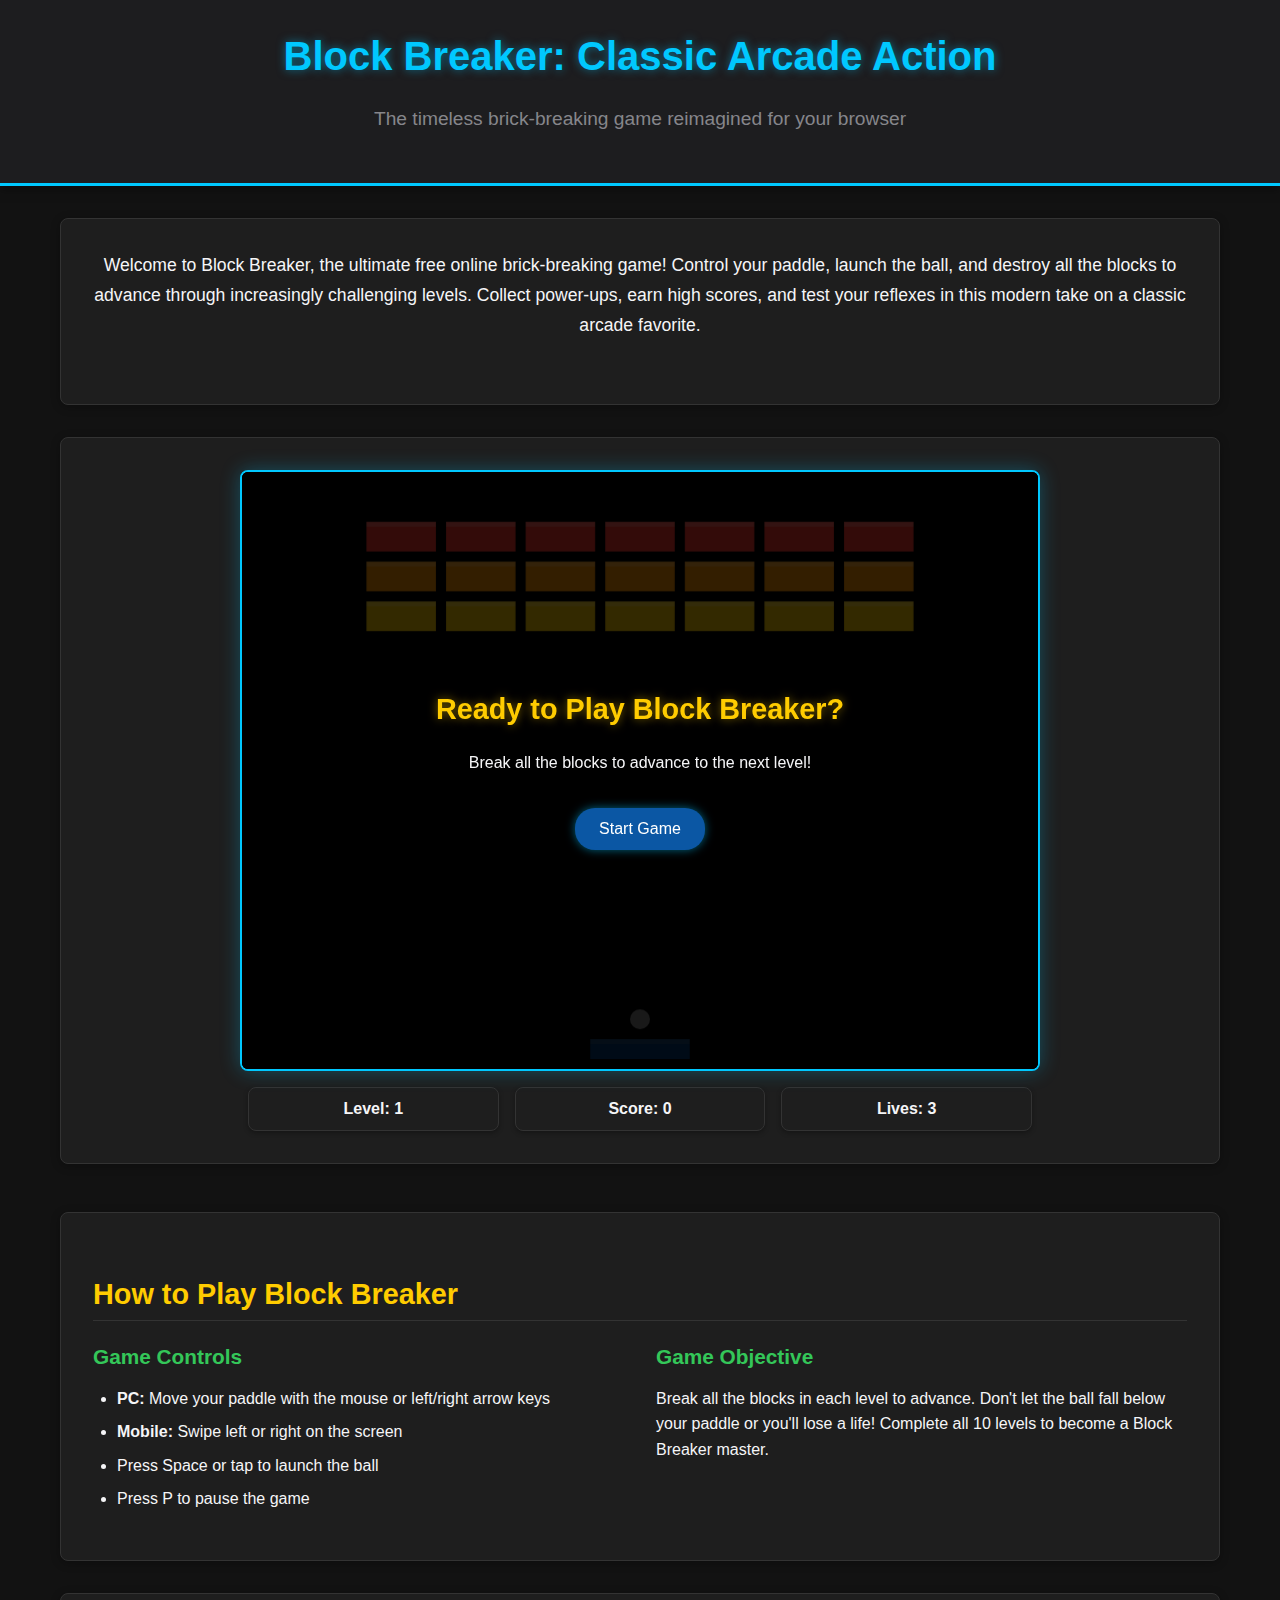
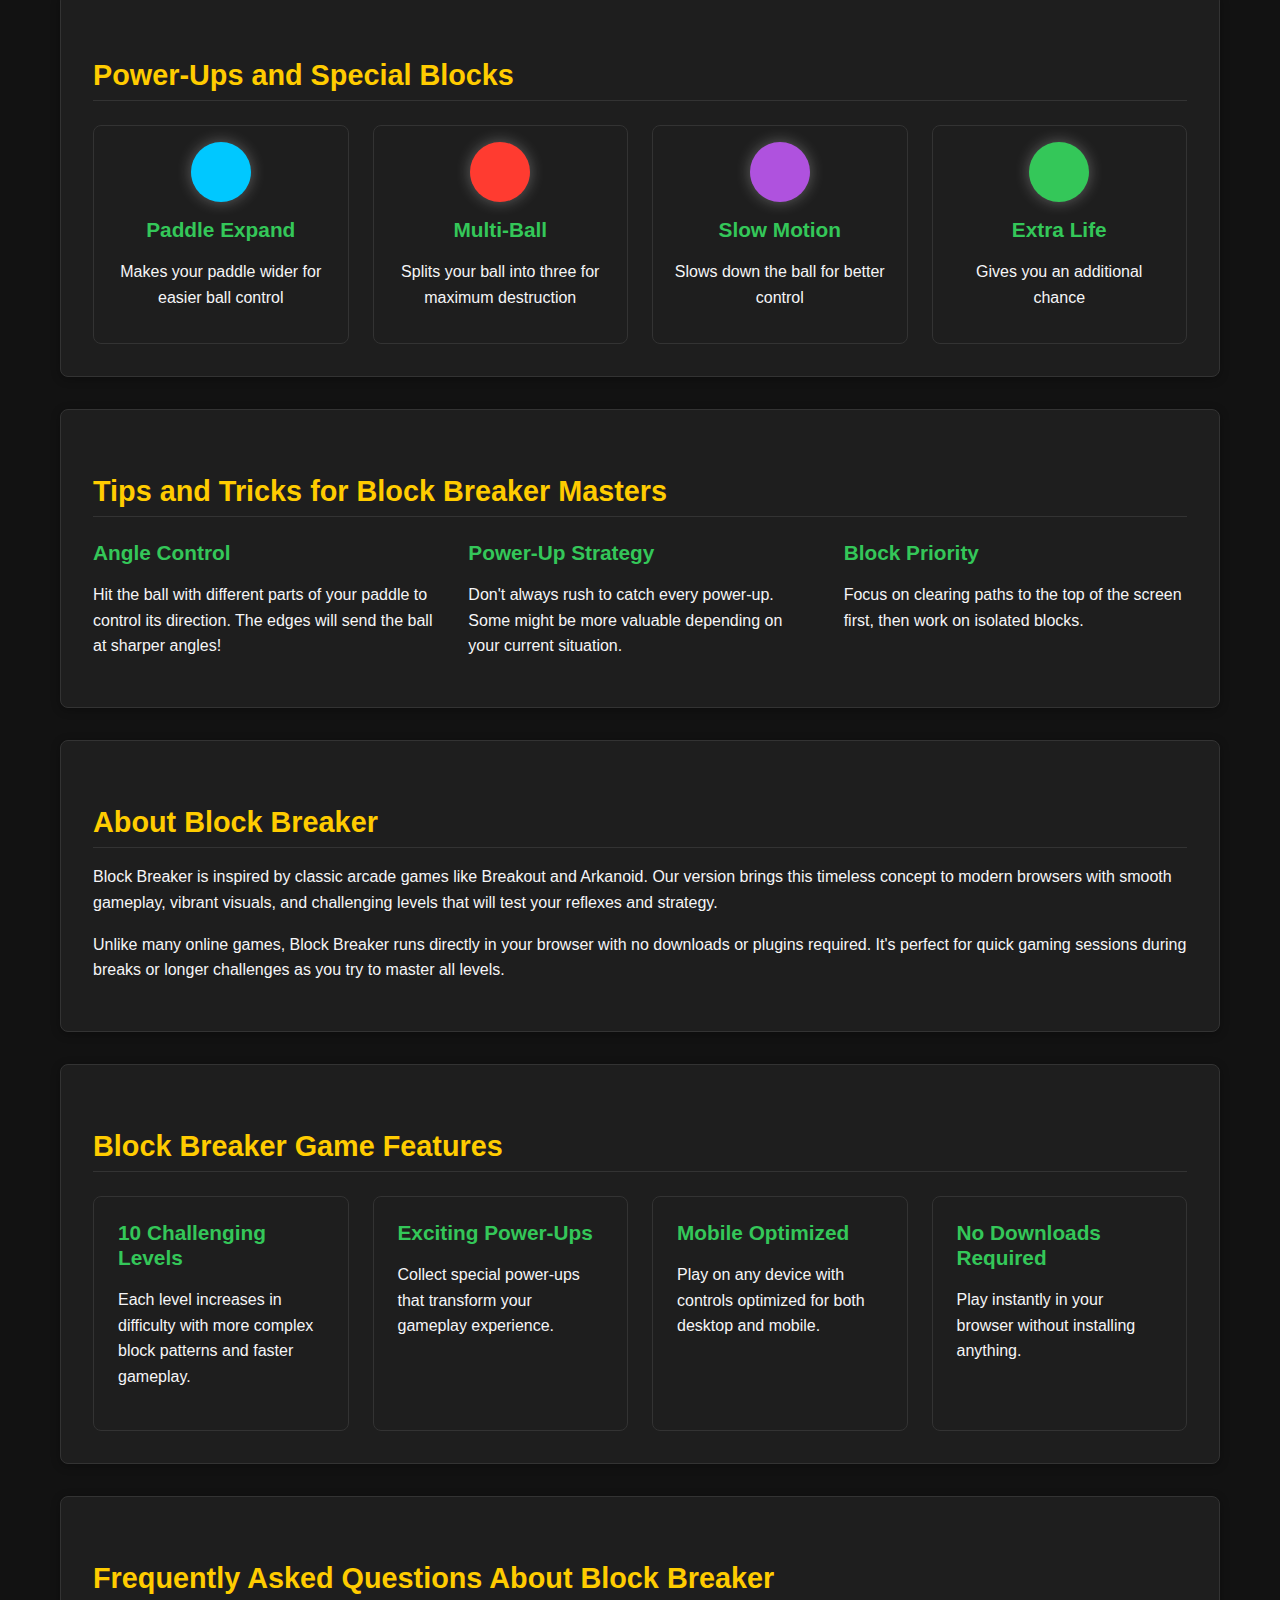
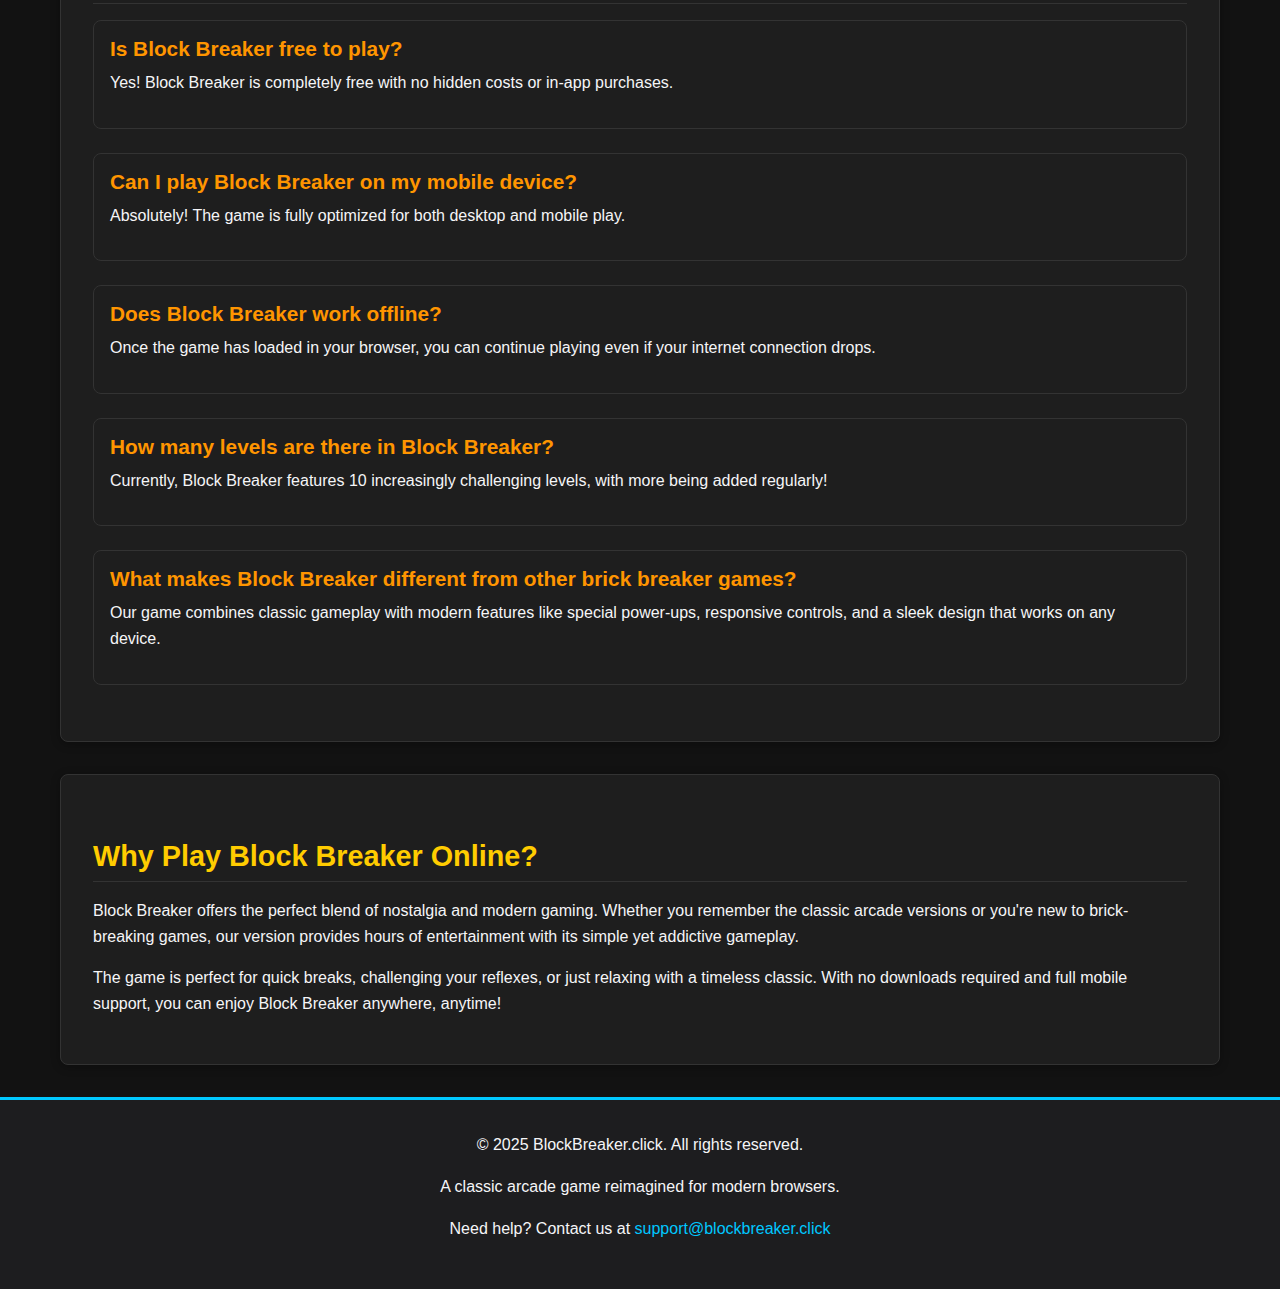
==== commit 4f84c6a4: "add keywords" ====
--- a/index.html
+++ b/index.html
@@ -3,12 +3,14 @@
 <head>
     <meta charset="UTF-8">
     <meta name="viewport" content="width=device-width, initial-scale=1.0">
-    <meta name="description" content="Play Block Breaker - the classic arcade brick-breaking game reimagined for your browser. Break blocks, collect power-ups, and challenge yourself with 10 exciting levels. Free to play on any device!">
-    <title>Block Breaker Game | Classic Arcade Brick Breaker | Play Free Online</title>
+    <meta name="description" content="Play Block Breaker online - Break blocks, collect power-ups, and challenge yourself with 10 exciting levels. Free to play on any device!">
+    <meta name="keywords" content="blockbreaker, block breaker online, google block breaker">
+
+    <title>Classic Brick Breaker Game | Play Free Online</title>
     <link rel="canonical" href="https://blockbreaker.click/">
     <link rel="stylesheet" href="styles.css">
     <!-- Favicon -->
-    <link rel="icon" href="favicon.svg" type="image/svg+xml">
+    <link rel="icon" href="a-ball-and-a-block.svg" type="image/svg+xml">
 
     <!-- Open Graph Tags -->
     <meta property="og:title" content="Block Breaker - Classic Arcade Brick Breaking Game">
--- a/styles.css
+++ b/styles.css
@@ -1,4 +1,4 @@
- /* Reset and Base Styles */
+/* Reset and Base Styles */
 * {
     margin: 0;
     padding: 0;
@@ -8,22 +8,25 @@
 body {
     font-family: -apple-system, BlinkMacSystemFont, 'Segoe UI', Roboto, Oxygen, Ubuntu, Cantarell, 'Open Sans', 'Helvetica Neue', sans-serif;
     line-height: 1.6;
-    color: #333;
-    background-color: #f5f5f7;
-}
-
-/* Apple-inspired Color Palette */
+    color: #f5f5f7;
+    background-color: #121212;
+}
+
+/* Game-inspired Color Palette */
 :root {
-    --apple-blue: #0b57a4;
-    --apple-light-blue: #42a5f5;
-    --apple-gray: #86868b;
-    --apple-light-gray: #f5f5f7;
-    --apple-dark-gray: #1d1d1f;
-    --apple-red: #ff3b30;
-    --apple-green: #34c759;
-    --apple-yellow: #ffcc00;
-    --apple-orange: #ff9500;
-    --apple-purple: #af52de;
+    --primary-blue: #0b57a4;
+    --light-blue: #42a5f5;
+    --neon-blue: #00c8ff;
+    --dark-gray: #1d1d1f;
+    --light-gray: #86868b;
+    --very-light-gray: #f5f5f7;
+    --neon-red: #ff3b30;
+    --neon-green: #34c759;
+    --neon-yellow: #ffcc00;
+    --neon-orange: #ff9500;
+    --neon-purple: #af52de;
+    --game-bg: #121212;
+    --section-bg: #1e1e1e;
 }
 
 .container {
@@ -38,43 +41,56 @@
     font-weight: 600;
     line-height: 1.2;
     margin-bottom: 1rem;
+    color: var(--very-light-gray);
 }
 
 h1 {
     font-size: 2.5rem;
     text-align: center;
-    color: var(--apple-dark-gray);
+    color: var(--neon-blue);
+    text-shadow: 0 0 10px rgba(0, 200, 255, 0.5);
+    margin-bottom: 1.5rem;
 }
 
 h2 {
     font-size: 1.8rem;
-    color: var(--apple-dark-gray);
-    border-bottom: 1px solid #e5e5e5;
+    color: var(--neon-yellow);
+    border-bottom: 1px solid #333;
     padding-bottom: 0.5rem;
     margin-top: 2rem;
 }
 
 h3 {
     font-size: 1.3rem;
-    color: var(--apple-dark-gray);
+    color: var(--neon-green);
 }
 
 p {
     margin-bottom: 1rem;
+    color: var(--very-light-gray);
 }
 
 /* Header */
 header {
-    background-color: white;
+    background-color: var(--dark-gray);
     padding: 2rem 0;
-    box-shadow: 0 2px 10px rgba(0, 0, 0, 0.1);
+    box-shadow: 0 2px 10px rgba(0, 0, 0, 0.5);
     margin-bottom: 2rem;
+    border-bottom: 3px solid var(--neon-blue);
 }
 
 .tagline {
     text-align: center;
-    color: var(--apple-gray);
+    color: var(--light-gray);
     font-size: 1.2rem;
+}
+
+/* Intro Section */
+.intro-text {
+    font-size: 1.1rem;
+    line-height: 1.7;
+    margin-bottom: 2rem;
+    text-align: center;
 }
 
 /* Game Section */
@@ -90,7 +106,8 @@
     background-color: #000;
     border-radius: 8px;
     overflow: hidden;
-    box-shadow: 0 4px 20px rgba(0, 0, 0, 0.15);
+    box-shadow: 0 0 20px rgba(0, 200, 255, 0.3);
+    border: 2px solid var(--neon-blue);
 }
 
 #gameCanvas {
@@ -111,16 +128,17 @@
     flex-direction: column;
     justify-content: center;
     align-items: center;
-    background-color: rgba(0, 0, 0, 0.7);
+    background-color: rgba(0, 0, 0, 0.8);
     color: white;
     text-align: center;
     padding: 2rem;
 }
 
 .overlay-screen h2 {
-    color: white;
+    color: var(--neon-yellow);
     border: none;
     margin-top: 0;
+    text-shadow: 0 0 10px rgba(255, 204, 0, 0.5);
 }
 
 .hidden {
@@ -128,19 +146,21 @@
 }
 
 .game-button {
-    background-color: var(--apple-blue);
+    background-color: var(--primary-blue);
     color: white;
     border: none;
     padding: 12px 24px;
     font-size: 1rem;
     border-radius: 20px;
     cursor: pointer;
-    transition: background-color 0.2s;
+    transition: all 0.2s;
     margin-top: 1rem;
+    box-shadow: 0 0 10px rgba(0, 200, 255, 0.5);
 }
 
 .game-button:hover {
-    background-color: var(--apple-light-blue);
+    background-color: var(--neon-blue);
+    transform: scale(1.05);
 }
 
 /* Game Stats */
@@ -154,14 +174,15 @@
 }
 
 .stat-box {
-    background-color: white;
+    background-color: var(--section-bg);
     padding: 0.5rem 1rem;
     border-radius: 8px;
-    box-shadow: 0 2px 5px rgba(0, 0, 0, 0.1);
+    box-shadow: 0 2px 5px rgba(0, 0, 0, 0.3);
     flex: 1;
     margin: 0 0.5rem;
     text-align: center;
     font-weight: 600;
+    border: 1px solid #333;
 }
 
 /* Mobile Controls */
@@ -173,7 +194,7 @@
     left: 0;
     width: 100%;
     height: 80px;
-    background-color: rgba(0, 0, 0, 0.3);
+    background-color: rgba(0, 0, 0, 0.5);
 }
 
 #left-control, #right-control {
@@ -183,11 +204,12 @@
 
 /* Content Sections */
 section {
-    background-color: white;
+    background-color: var(--section-bg);
     border-radius: 8px;
     padding: 2rem;
     margin-bottom: 2rem;
-    box-shadow: 0 2px 10px rgba(0, 0, 0, 0.05);
+    box-shadow: 0 2px 10px rgba(0, 0, 0, 0.3);
+    border: 1px solid #333;
 }
 
 .content-columns {
@@ -214,12 +236,14 @@
     text-align: center;
     padding: 1rem;
     border-radius: 8px;
-    background-color: var(--apple-light-gray);
-    transition: transform 0.2s;
+    background-color: rgba(30, 30, 30, 0.7);
+    transition: transform 0.2s, box-shadow 0.2s;
+    border: 1px solid #333;
 }
 
 .power-up-item:hover {
     transform: translateY(-5px);
+    box-shadow: 0 5px 15px rgba(0, 0, 0, 0.3);
 }
 
 .power-up-icon {
@@ -227,40 +251,87 @@
     height: 60px;
     border-radius: 50%;
     margin: 0 auto 1rem;
+    box-shadow: 0 0 15px rgba(255, 255, 255, 0.3);
 }
 
 .expand {
-    background-color: var(--apple-blue);
+    background-color: var(--neon-blue);
 }
 
 .multi-ball {
-    background-color: var(--apple-red);
+    background-color: var(--neon-red);
 }
 
 .slow {
-    background-color: var(--apple-purple);
+    background-color: var(--neon-purple);
 }
 
 .extra-life {
-    background-color: var(--apple-green);
+    background-color: var(--neon-green);
+}
+
+/* Features Grid */
+.features-grid {
+    display: grid;
+    grid-template-columns: repeat(auto-fill, minmax(250px, 1fr));
+    gap: 1.5rem;
+    margin-top: 1.5rem;
+}
+
+.feature-item {
+    padding: 1.5rem;
+    border-radius: 8px;
+    background-color: rgba(30, 30, 30, 0.7);
+    border: 1px solid #333;
+    transition: transform 0.2s;
+}
+
+.feature-item:hover {
+    transform: translateY(-5px);
 }
 
 /* FAQ Section */
 .faq-item {
     margin-bottom: 1.5rem;
+    padding: 1rem;
+    border-radius: 8px;
+    background-color: rgba(30, 30, 30, 0.7);
+    border: 1px solid #333;
 }
 
 .faq-item h3 {
-    color: var(--apple-blue);
+    color: var(--neon-orange);
+    margin-bottom: 0.5rem;
+}
+
+/* Lists */
+ul {
+    margin-left: 1.5rem;
+    margin-bottom: 1rem;
+}
+
+li {
     margin-bottom: 0.5rem;
 }
 
 /* Footer */
 footer {
-    background-color: var(--apple-dark-gray);
-    color: white;
+    background-color: var(--dark-gray);
+    color: var(--very-light-gray);
     padding: 2rem 0;
     text-align: center;
+    border-top: 3px solid var(--neon-blue);
+}
+
+footer a {
+    color: var(--neon-blue);
+    text-decoration: none;
+    transition: color 0.2s;
+}
+
+footer a:hover {
+    color: var(--light-blue);
+    text-decoration: underline;
 }
 
 /* Responsive Design */
@@ -284,5 +355,20 @@
     .stat-box {
         margin: 0.5rem 0;
     }
-}
-
+    
+    .power-up-grid, 
+    .features-grid {
+        grid-template-columns: 1fr;
+    }
+}
+
+/* Animations */
+@keyframes glow {
+    0% { box-shadow: 0 0 5px rgba(0, 200, 255, 0.5); }
+    50% { box-shadow: 0 0 20px rgba(0, 200, 255, 0.8); }
+    100% { box-shadow: 0 0 5px rgba(0, 200, 255, 0.5); }
+}
+
+#game-container {
+    animation: glow 3s infinite;
+}
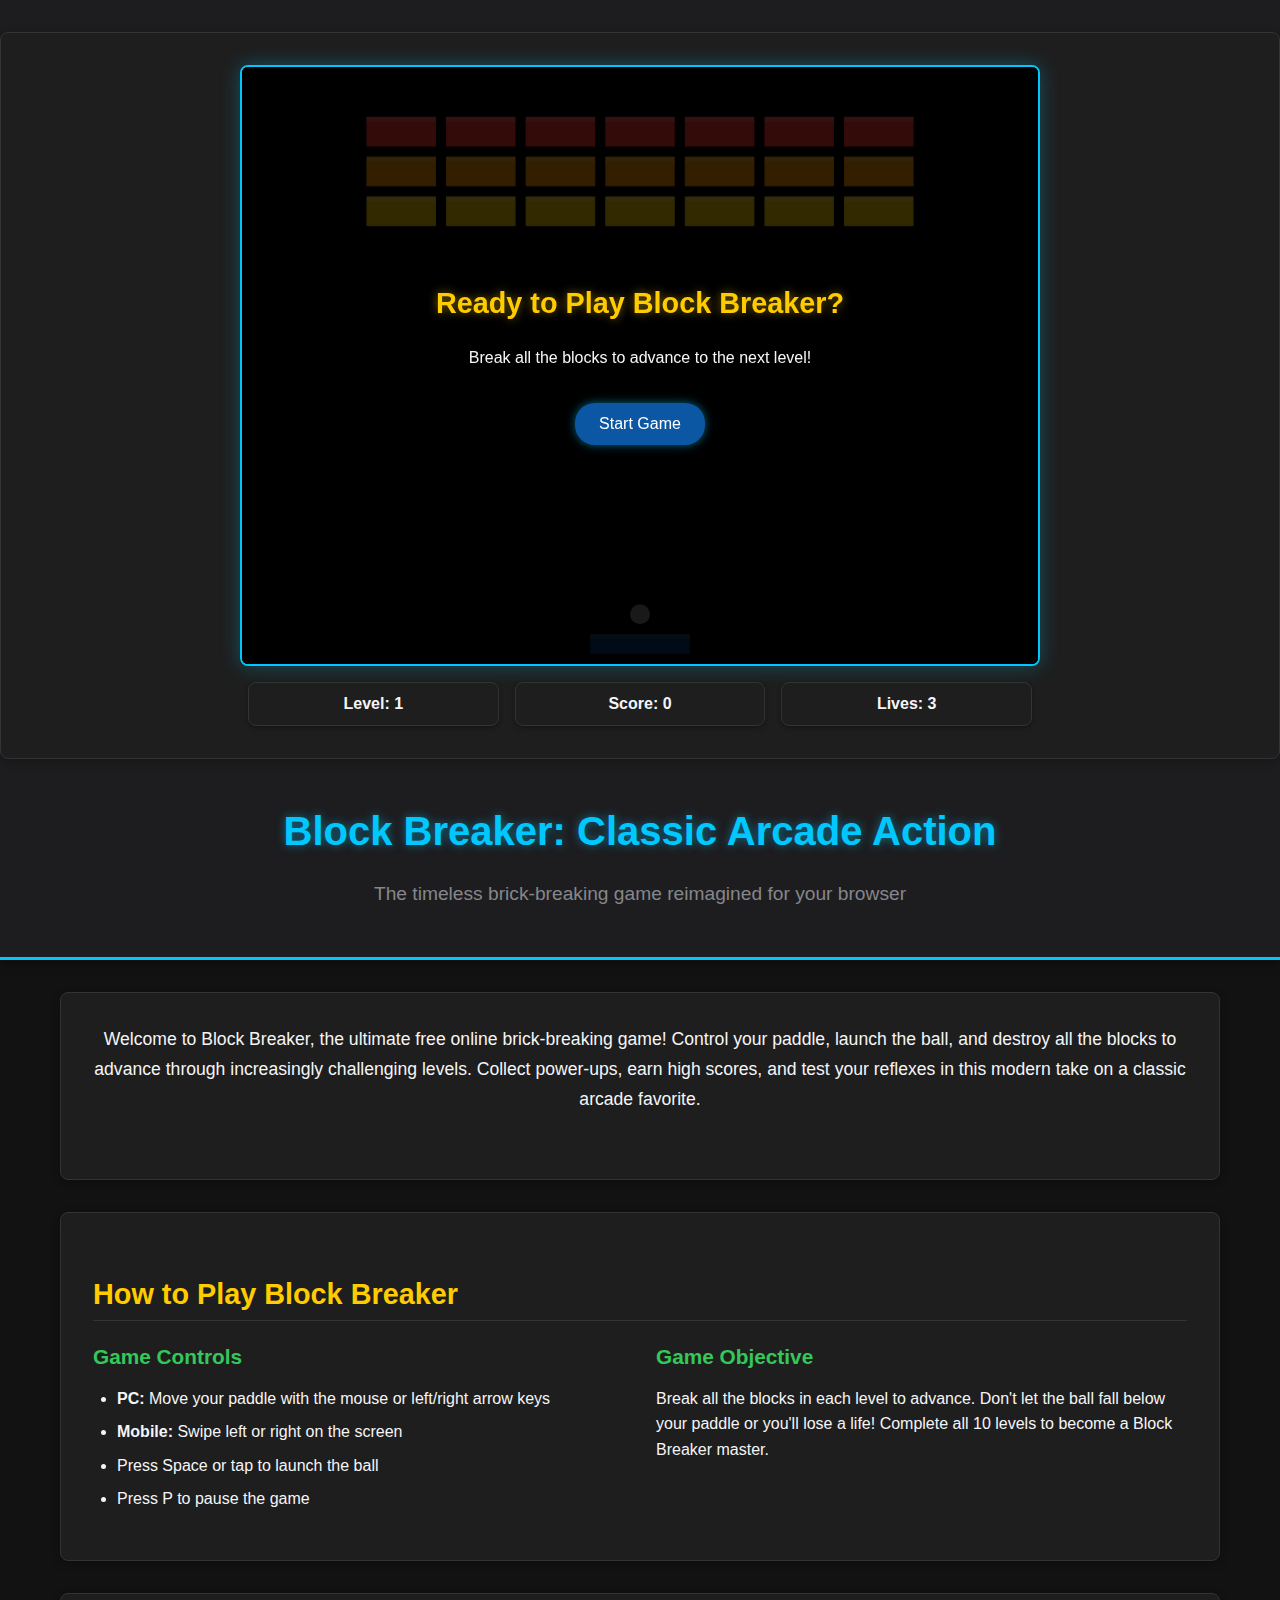
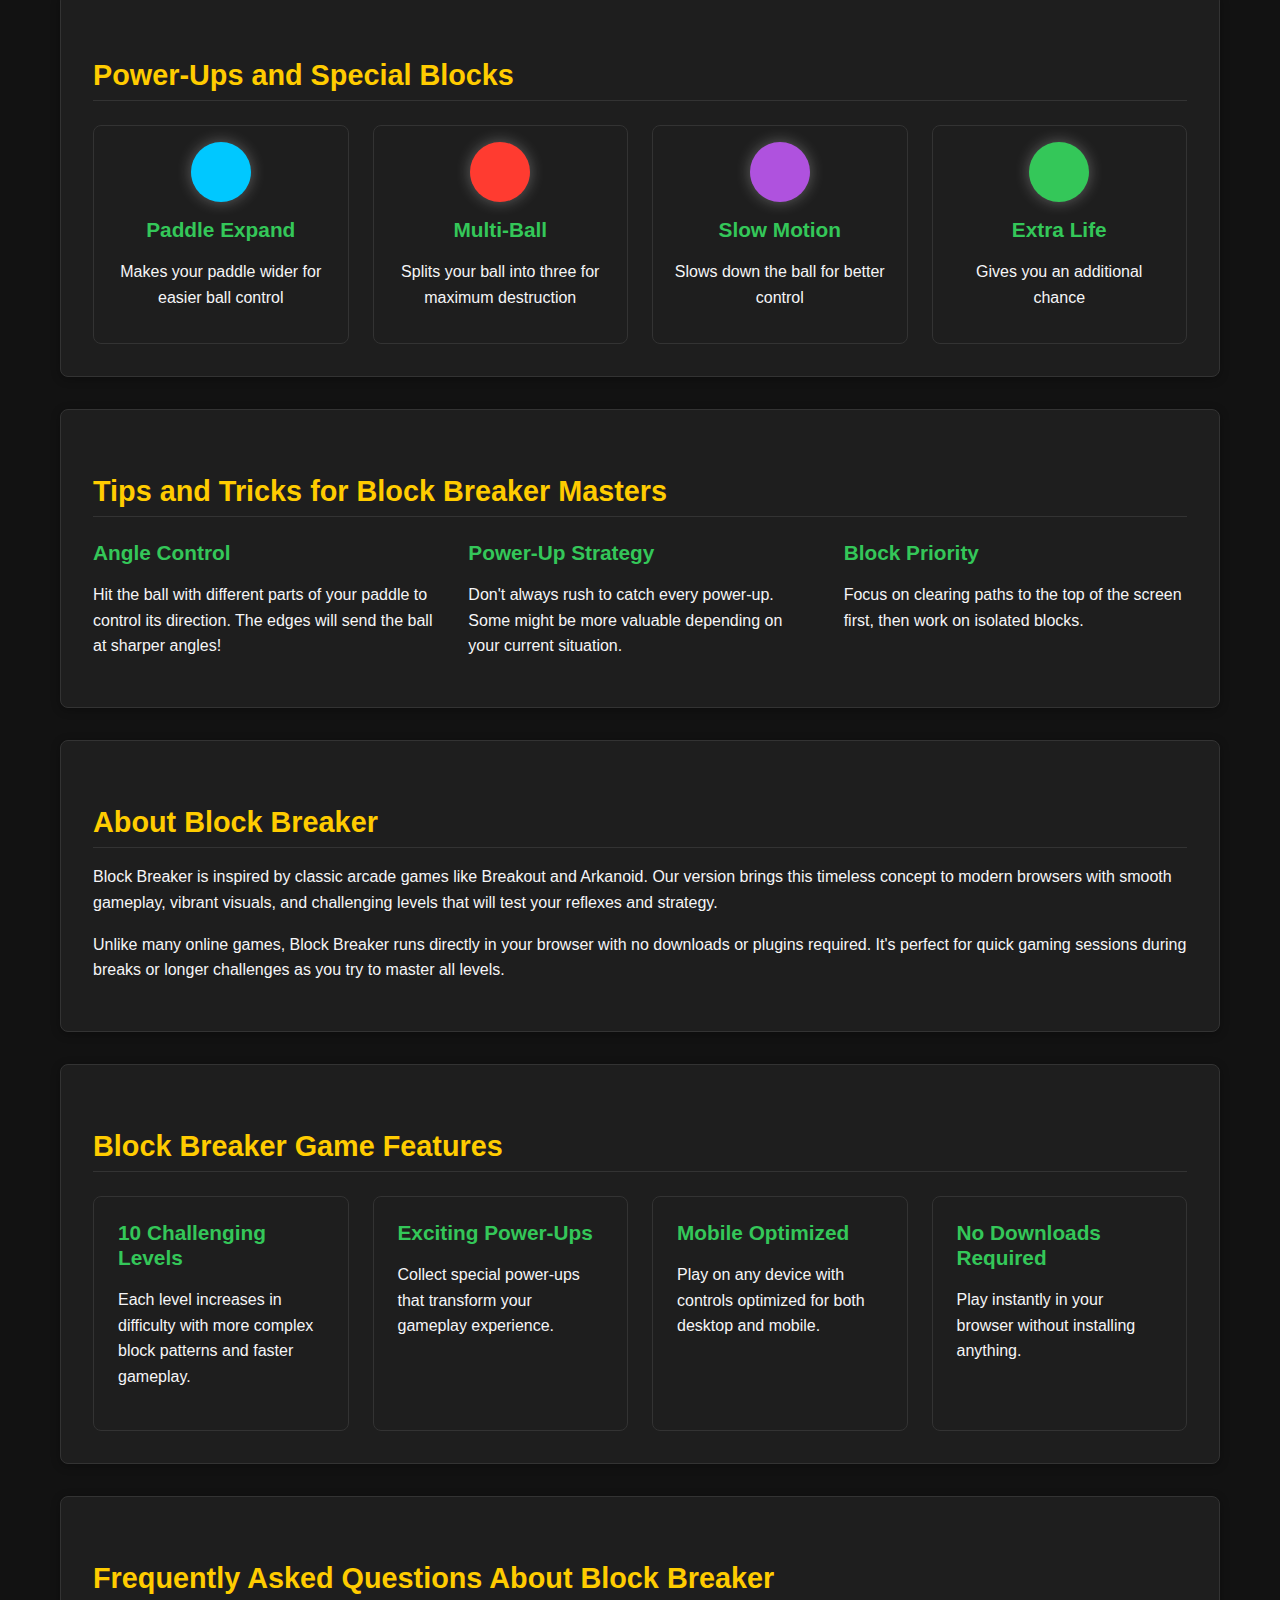
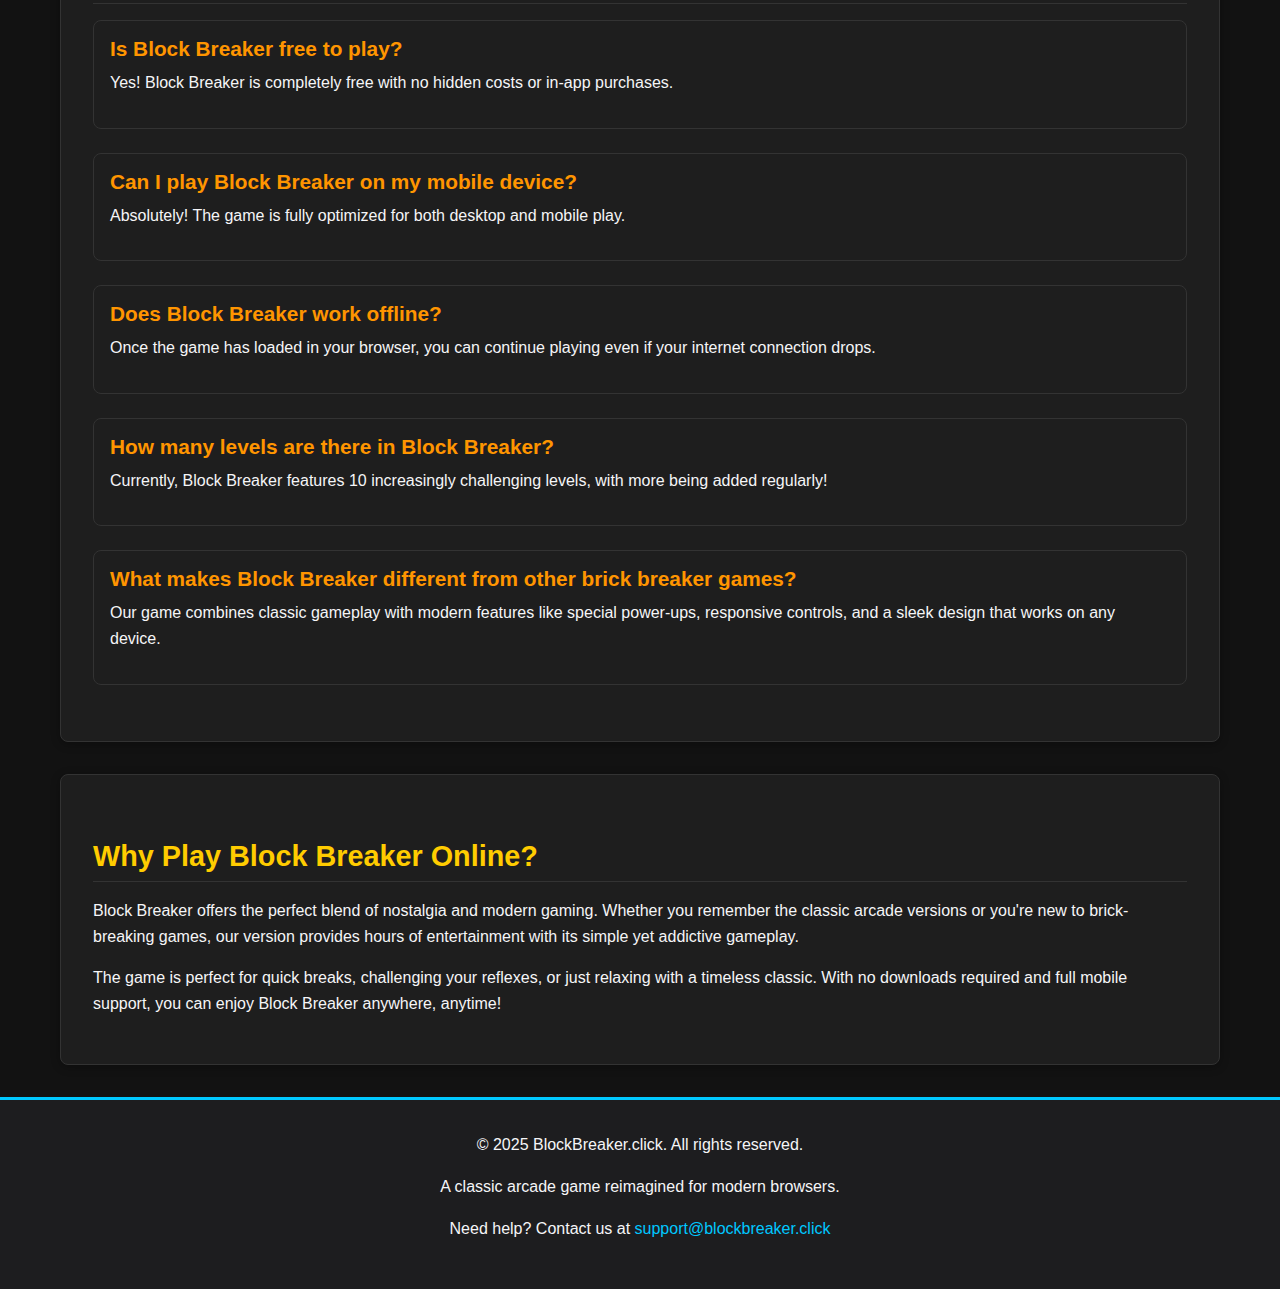
==== commit c2a26ca2: "put game container on the top" ====
--- a/index.html
+++ b/index.html
@@ -62,17 +62,6 @@
 </head>
 <body>
     <header>
-        <div class="container">
-            <h1>Block Breaker: Classic Arcade Action</h1>
-            <p class="tagline">The timeless brick-breaking game reimagined for your browser</p>
-        </div>
-    </header>
-
-    <main class="container">
-        <section id="game-intro">
-            <p class="intro-text">Welcome to Block Breaker, the ultimate free online brick-breaking game! Control your paddle, launch the ball, and destroy all the blocks to advance through increasingly challenging levels. Collect power-ups, earn high scores, and test your reflexes in this modern take on a classic arcade favorite.</p>
-        </section>
-        
         <section id="game-section">
             <div id="game-container">
                 <canvas id="gameCanvas"></canvas>
@@ -115,6 +104,20 @@
             </div>
         </section>
 
+        <div class="container">
+            <h1>Block Breaker: Classic Arcade Action</h1>
+            <p class="tagline">The timeless brick-breaking game reimagined for your browser</p>
+        </div>
+    </header>
+
+    <main class="container">
+
+
+
+        <section id="game-intro">
+            <p class="intro-text">Welcome to Block Breaker, the ultimate free online brick-breaking game! Control your paddle, launch the ball, and destroy all the blocks to advance through increasingly challenging levels. Collect power-ups, earn high scores, and test your reflexes in this modern take on a classic arcade favorite.</p>
+        </section>
+
         <section id="how-to-play">
             <h2>How to Play Block Breaker</h2>
             <div class="content-columns">
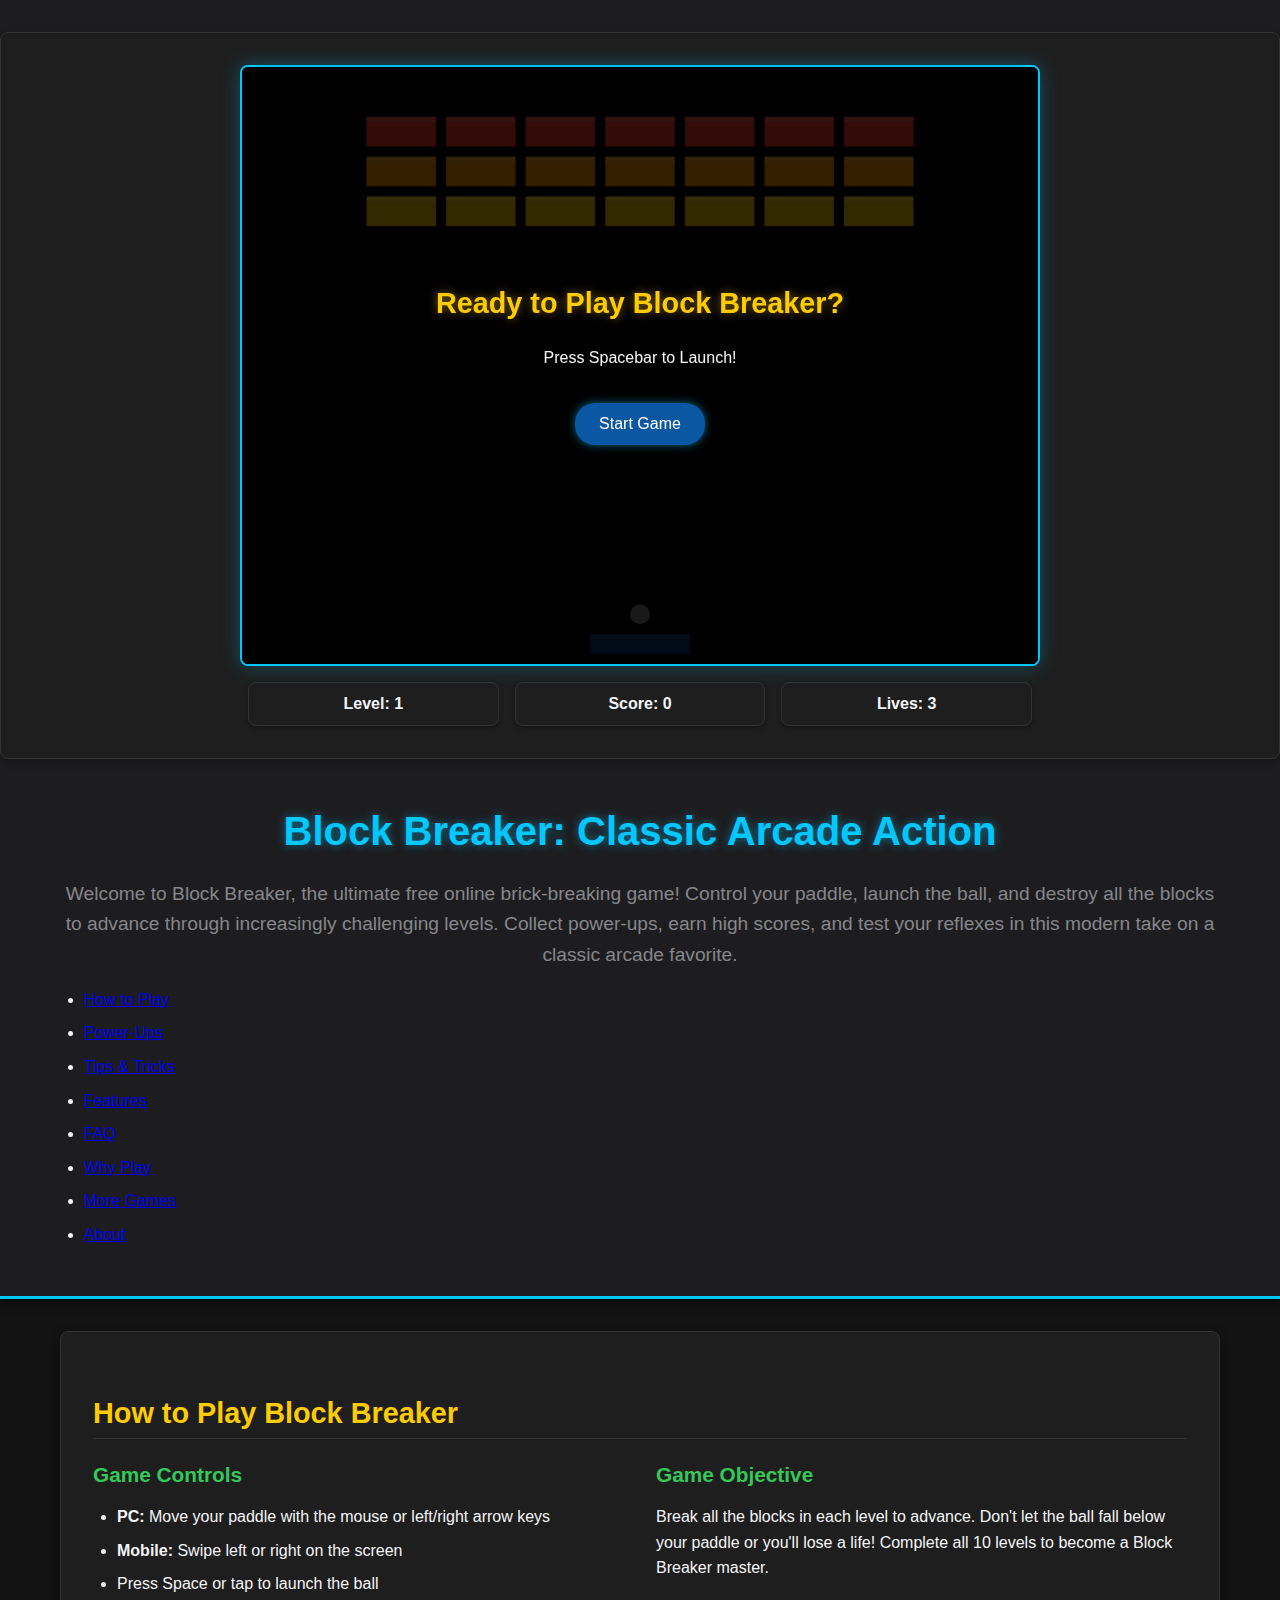
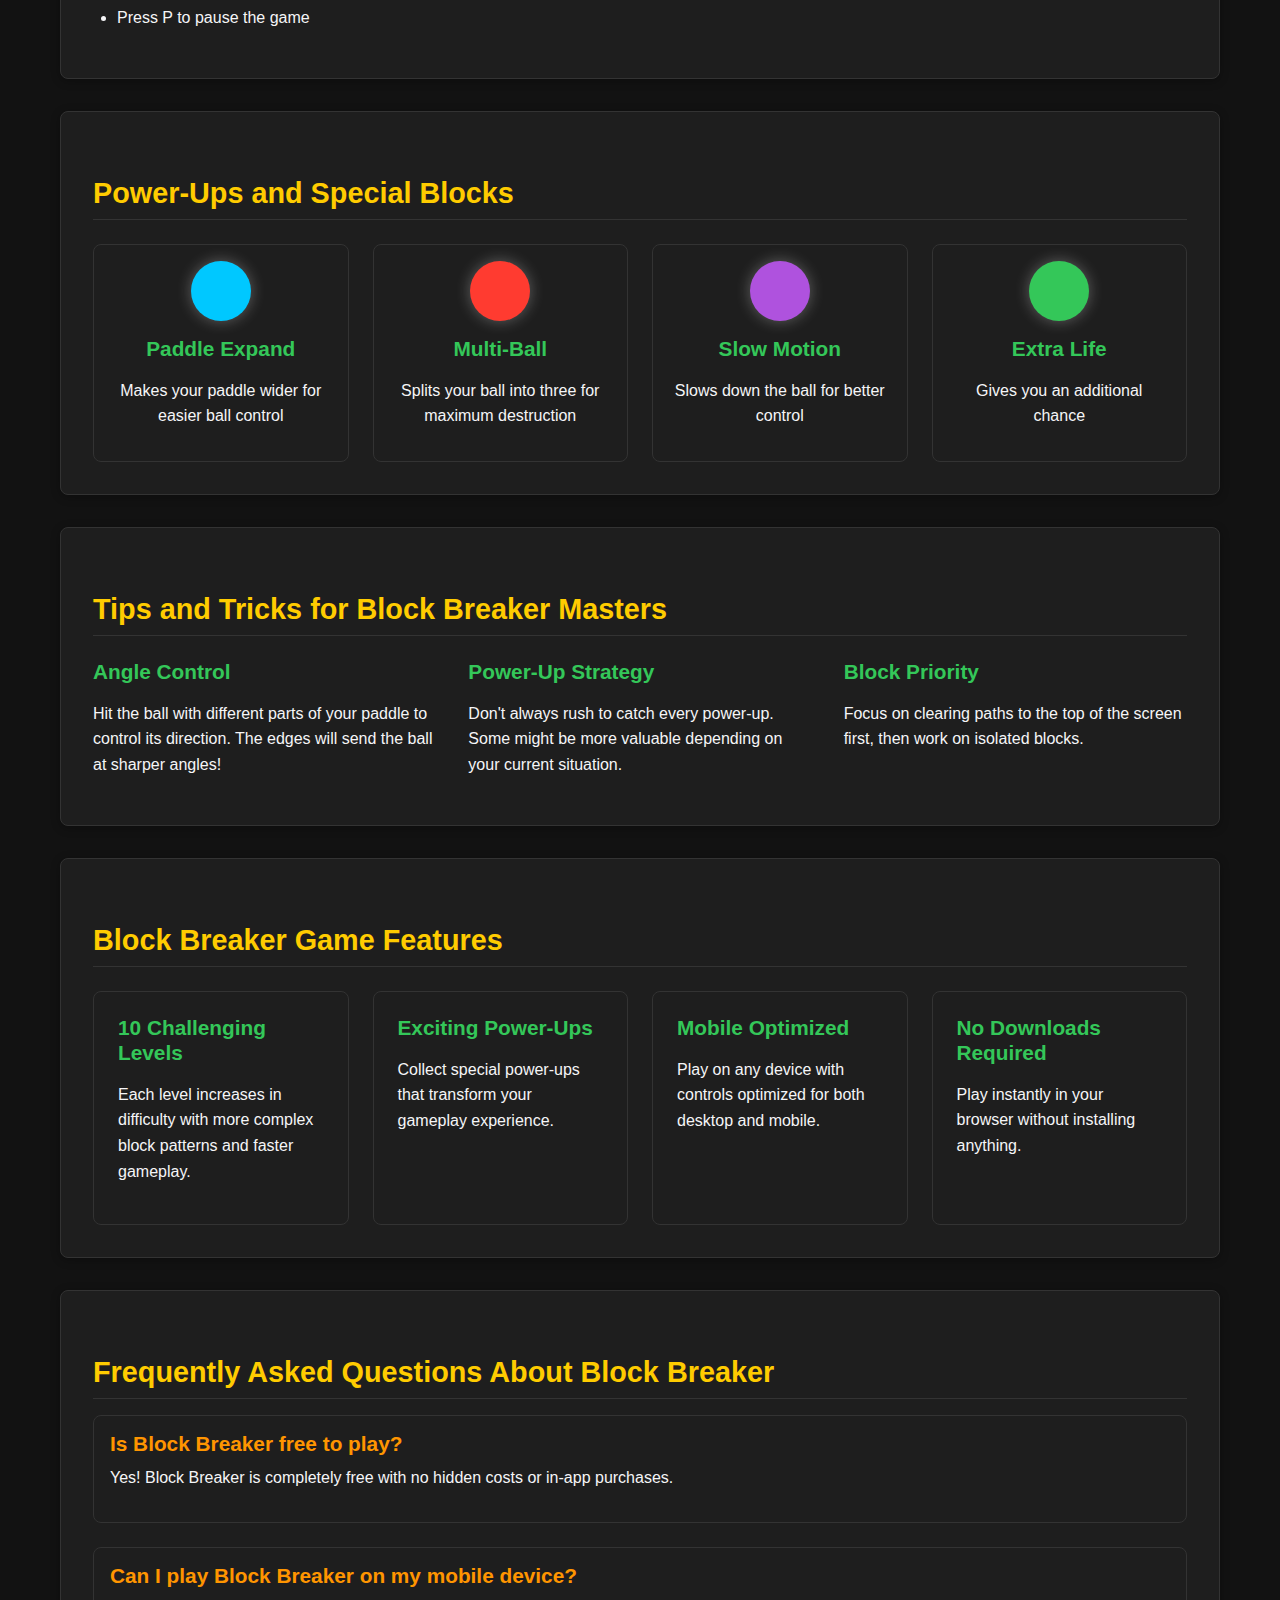
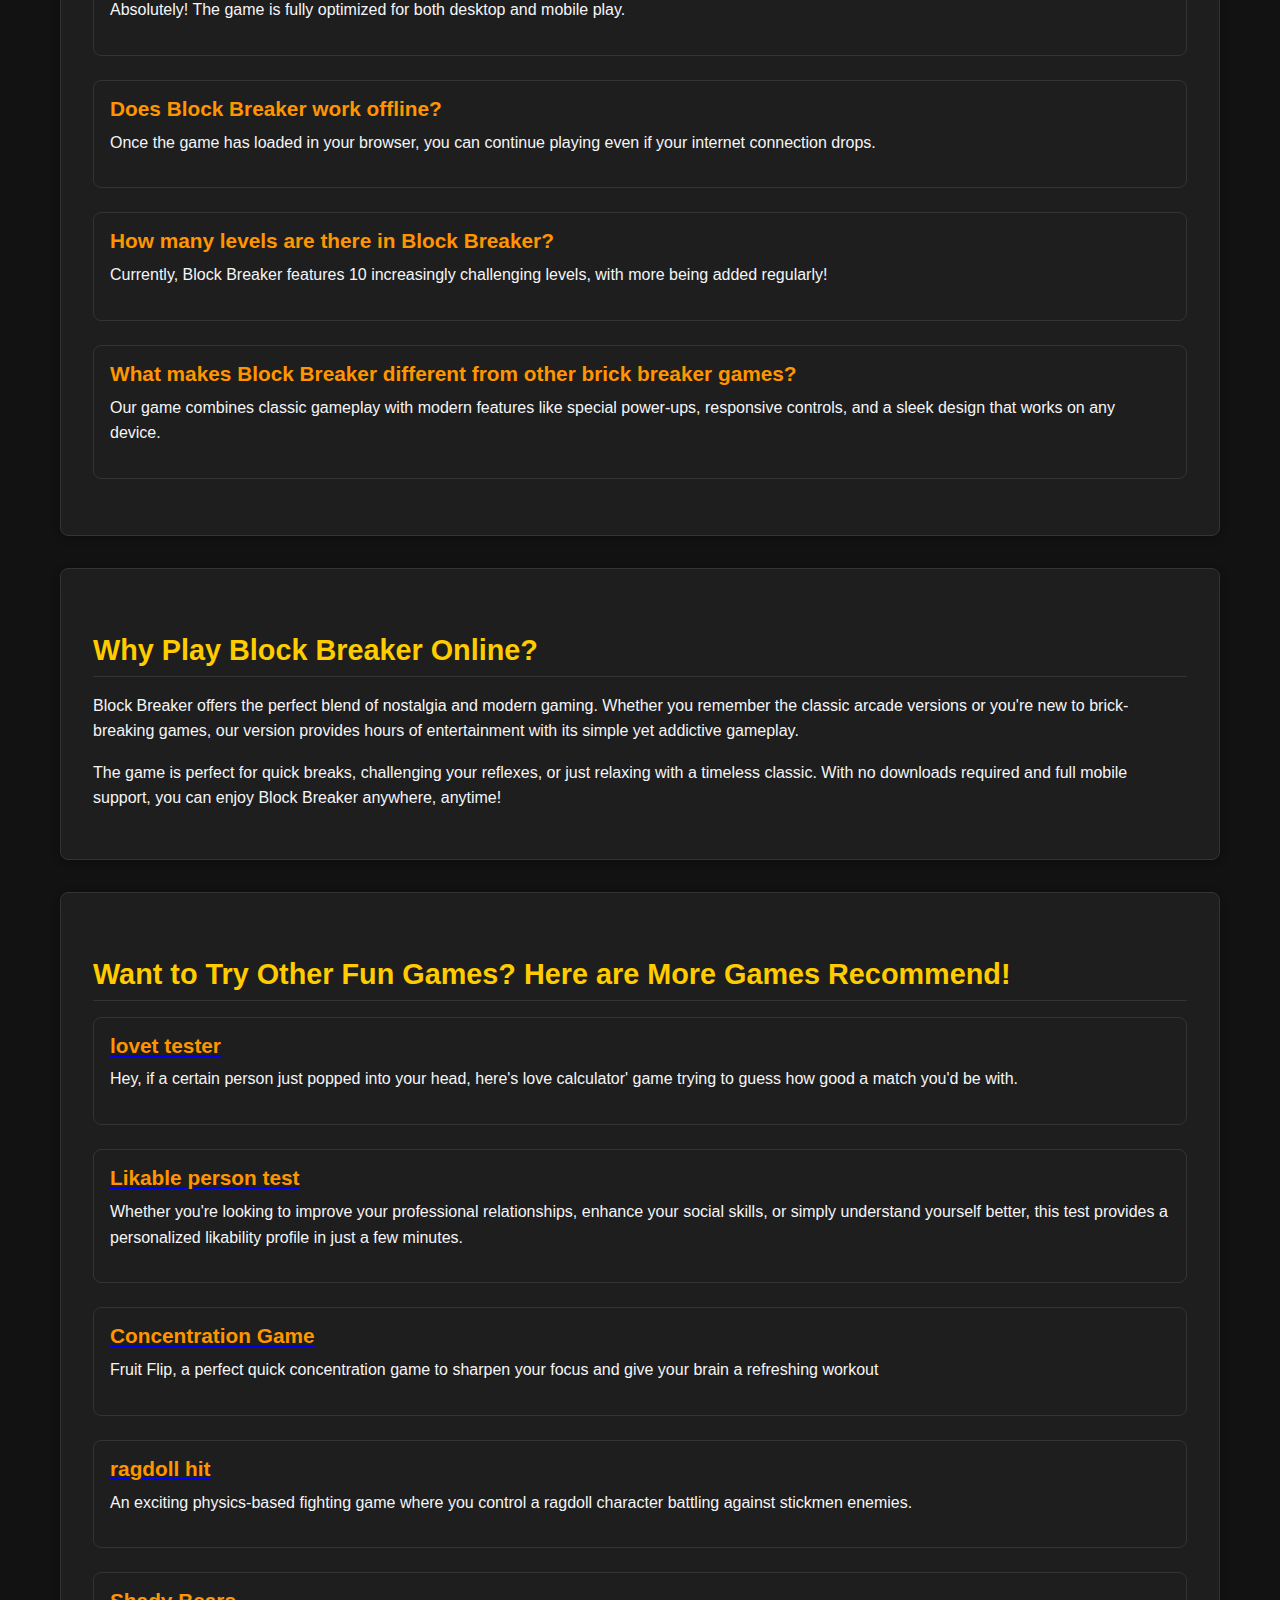
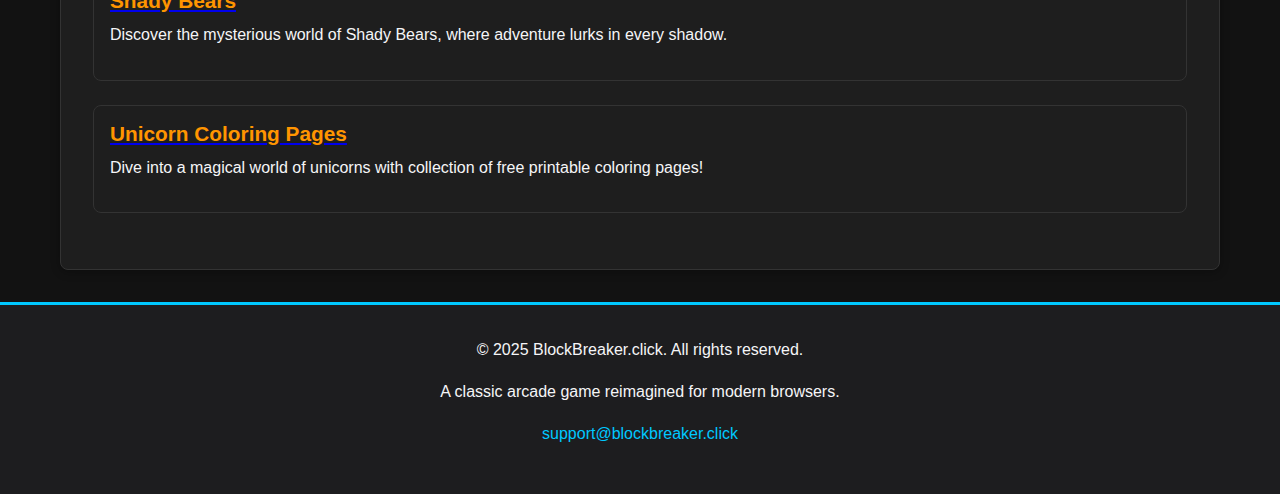
==== commit 2d0fb488: "restructured" ====
--- a/index.html
+++ b/index.html
@@ -68,7 +68,7 @@
                 <div id="game-overlay">
                     <div id="start-screen" class="overlay-screen">
                         <h2>Ready to Play Block Breaker?</h2>
-                        <p>Break all the blocks to advance to the next level!</p>
+                        <p>Press Spacebar to Launch!</p>
                         <button id="start-button" class="game-button">Start Game</button>
                     </div>
                     <div id="level-complete" class="overlay-screen hidden">
@@ -106,17 +106,25 @@
 
         <div class="container">
             <h1>Block Breaker: Classic Arcade Action</h1>
-            <p class="tagline">The timeless brick-breaking game reimagined for your browser</p>
+            <p class="tagline">Welcome to Block Breaker, the ultimate free online brick-breaking game! Control your paddle, launch the ball, and destroy all the blocks to advance through increasingly challenging levels. Collect power-ups, earn high scores, and test your reflexes in this modern take on a classic arcade favorite.</p>
+            
+            <!-- Navigation Bar -->
+            <nav class="main-nav">
+                <ul>
+                    <li><a href="#how-to-play">How to Play</a></li>
+                    <li><a href="#power-ups">Power-Ups</a></li>
+                    <li><a href="#tips-tricks">Tips & Tricks</a></li>
+                    <li><a href="#game-features">Features</a></li>
+                    <li><a href="#faq">FAQ</a></li>
+                    <li><a href="#why-play">Why Play</a></li>
+                    <li><a href="#More-Games">More Games</a></li>
+                    <li><a href="about.html">About</a></li>
+                </ul>
+            </nav>
         </div>
     </header>
 
     <main class="container">
-
-
-
-        <section id="game-intro">
-            <p class="intro-text">Welcome to Block Breaker, the ultimate free online brick-breaking game! Control your paddle, launch the ball, and destroy all the blocks to advance through increasingly challenging levels. Collect power-ups, earn high scores, and test your reflexes in this modern take on a classic arcade favorite.</p>
-        </section>
 
         <section id="how-to-play">
             <h2>How to Play Block Breaker</h2>
@@ -181,12 +189,6 @@
             </div>
         </section>
 
-        <section id="about-game">
-            <h2>About Block Breaker</h2>
-            <p>Block Breaker is inspired by classic arcade games like Breakout and Arkanoid. Our version brings this timeless concept to modern browsers with smooth gameplay, vibrant visuals, and challenging levels that will test your reflexes and strategy.</p>
-            <p>Unlike many online games, Block Breaker runs directly in your browser with no downloads or plugins required. It's perfect for quick gaming sessions during breaks or longer challenges as you try to master all levels.</p>
-        </section>
-
         <section id="game-features">
             <h2>Block Breaker Game Features</h2>
             <div class="features-grid">
@@ -238,16 +240,103 @@
             <p>Block Breaker offers the perfect blend of nostalgia and modern gaming. Whether you remember the classic arcade versions or you're new to brick-breaking games, our version provides hours of entertainment with its simple yet addictive gameplay.</p>
             <p>The game is perfect for quick breaks, challenging your reflexes, or just relaxing with a timeless classic. With no downloads required and full mobile support, you can enjoy Block Breaker anywhere, anytime!</p>
         </section>
+
+        <section id="More-Games">
+            <h2>Want to Try Other Fun Games? Here are More Games Recommend!</h2>
+            <div class="faq-item">
+                <a href="https://www.love-tester.top/"</a><h3>lovet tester</h3></a>
+                <p>Hey, if a certain person just popped into your head, here's love calculator' game trying to guess how good a match you'd be with.</p>
+            </div>
+
+            <div class="faq-item">
+                <a href="https://likeablepersontest.xyz/"</a><h3>Likable person test</h3></a>
+                <p>Whether you're looking to improve your professional relationships, enhance your social skills, or simply understand yourself better, this test provides a personalized likability profile in just a few minutes.</p>
+            </div>
+
+            <div class="faq-item">
+                <a href="https://concentrationgame.xyz/"</a><h3>Concentration Game</h3></a>
+                <p>Fruit Flip, a perfect quick concentration game to sharpen your focus and give your brain a refreshing workout</p>
+            </div>
+
+            <div class="faq-item">
+                <a href="https://ragdollhits.click/"</a><h3>ragdoll hit</h3></a>
+                <p>An exciting physics-based fighting game where you control a ragdoll character battling against stickmen enemies.</p>
+            </div>
+
+            <div class="faq-item">
+                <a href="https://shadybears.online/"</a><h3>Shady Bears</h3></a>
+                <p>Discover the mysterious world of Shady Bears, where adventure lurks in every shadow.</p>
+            </div>
+            
+            <div class="faq-item">
+                <a href="https://unicorncolor.online/"</a><h3>Unicorn Coloring Pages</h3></a>
+                <p>Dive into a magical world of unicorns with collection of free printable coloring pages!</p>
+            </div>
+            
+        </section>
     </main>
 
     <footer>
         <div class="container">
             <p>&copy; 2025 BlockBreaker.click. All rights reserved.</p>
             <p>A classic arcade game reimagined for modern browsers.</p>
-            <p>Need help? Contact us at <a href="mailto:support@blockbreaker.click">support@blockbreaker.click</a></p>
+            <p><a href="mailto:support@blockbreaker.click">support@blockbreaker.click</a></p>
         </div>
     </footer>
 
     <script src="game.js"></script>
+
+    <script>
+        // Add this to your existing script or create a new script tag
+        document.querySelectorAll('.main-nav a').forEach(anchor => {
+          anchor.addEventListener('click', function(e) {
+            e.preventDefault();
+            
+            const targetId = this.getAttribute('href');
+            const targetElement = document.querySelector(targetId);
+            
+            if (targetElement) {
+              // Scroll smoothly to the target element
+              targetElement.scrollIntoView({
+                behavior: 'smooth',
+                block: 'start'
+              });
+              
+              // Update URL hash without causing a jump
+              history.pushState(null, null, targetId);
+            }
+          });
+        });
+      </script>
+
+    <script>
+        // Prevent spacebar and down arrow from scrolling the page
+        document.addEventListener('keydown', function(e) {
+            // Check if the pressed key is the spacebar (key code 32 or ' ') OR the down arrow (key code 40 or 'ArrowDown')
+            if (e.keyCode === 32 || e.key === ' ' || e.keyCode === 40 || e.key === 'ArrowDown') {
+                // Only prevent default if the target is not an input, textarea, or other element that needs these keys
+                const target = e.target;
+                const tagName = target.tagName.toLowerCase();
+    
+                if (tagName !== 'input' && tagName !== 'textarea' && tagName !== 'select' &&
+                    !target.isContentEditable &&
+                    !(target.classList && target.classList.contains('game-button'))) {
+                    // Prevent the default action (page scroll) for spacebar and down arrow
+                    e.preventDefault();
+    
+                    // If the game is in playing state and spacebar is pressed, launch the ball
+                    if (gameState === 'playing' && (e.keyCode === 32 || e.key === ' ')) {
+                        balls.forEach(ball => ball.launch());
+                    }
+    
+                    // You can add specific actions for the down arrow key here if needed
+                    // For example, if you want to implement some other game control with the down arrow
+                    // if (gameState === 'playing' && (e.keyCode === 40 || e.key === 'ArrowDown')) {
+                    //     // Your down arrow action here
+                    // }
+                }
+            }
+        });
+    </script>
 </body>
 </html>
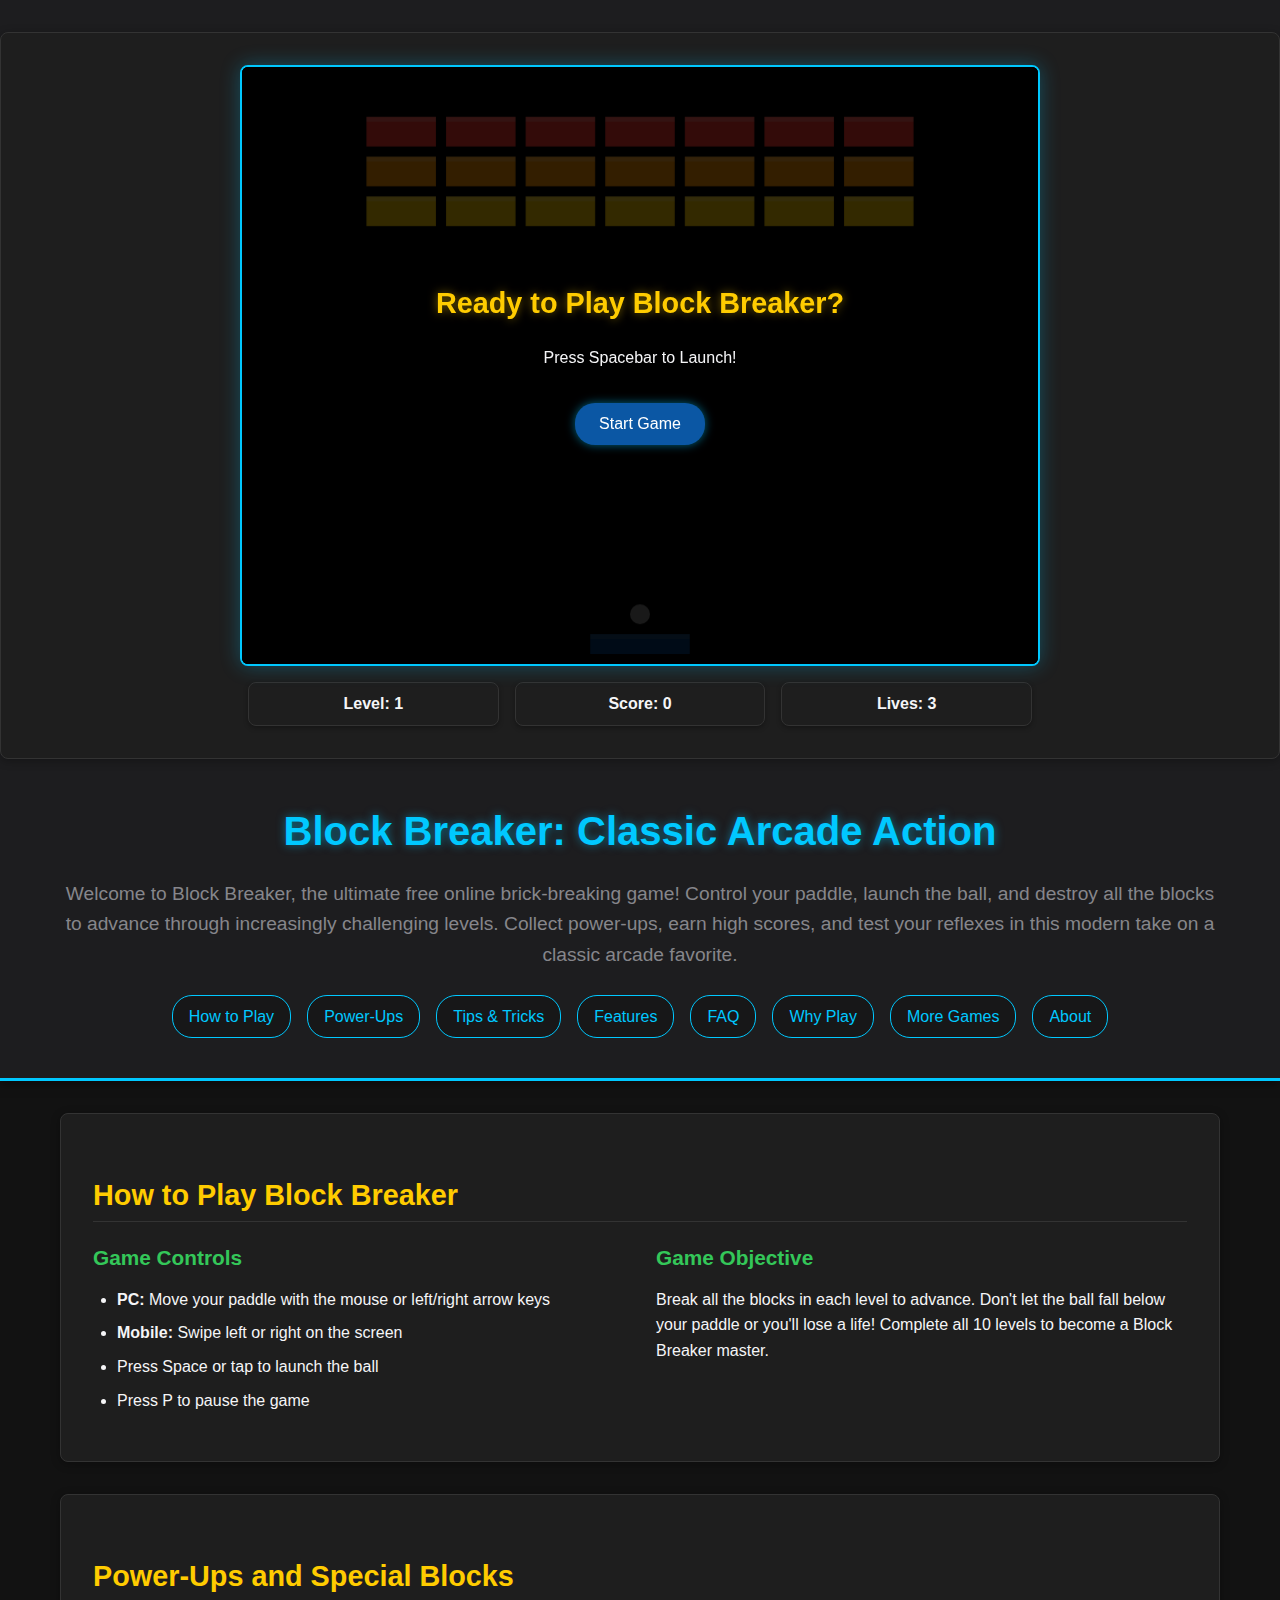
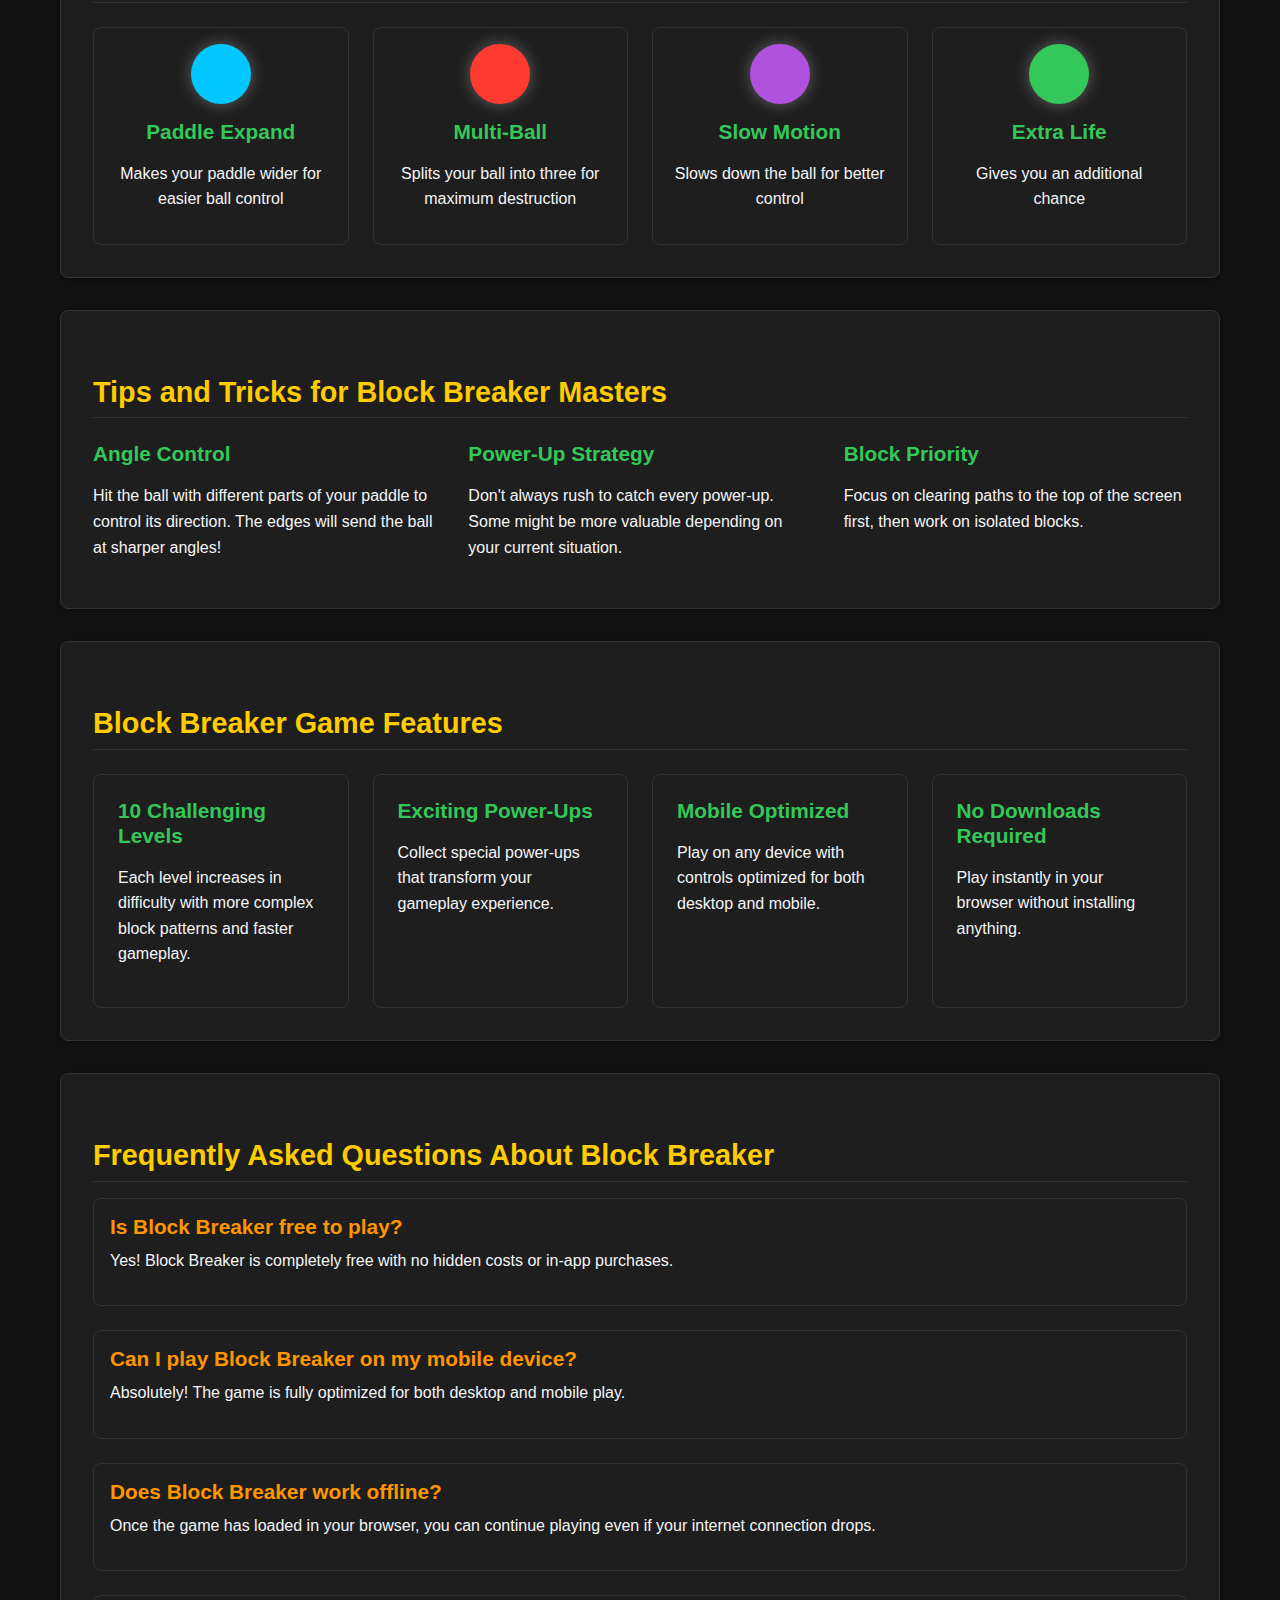
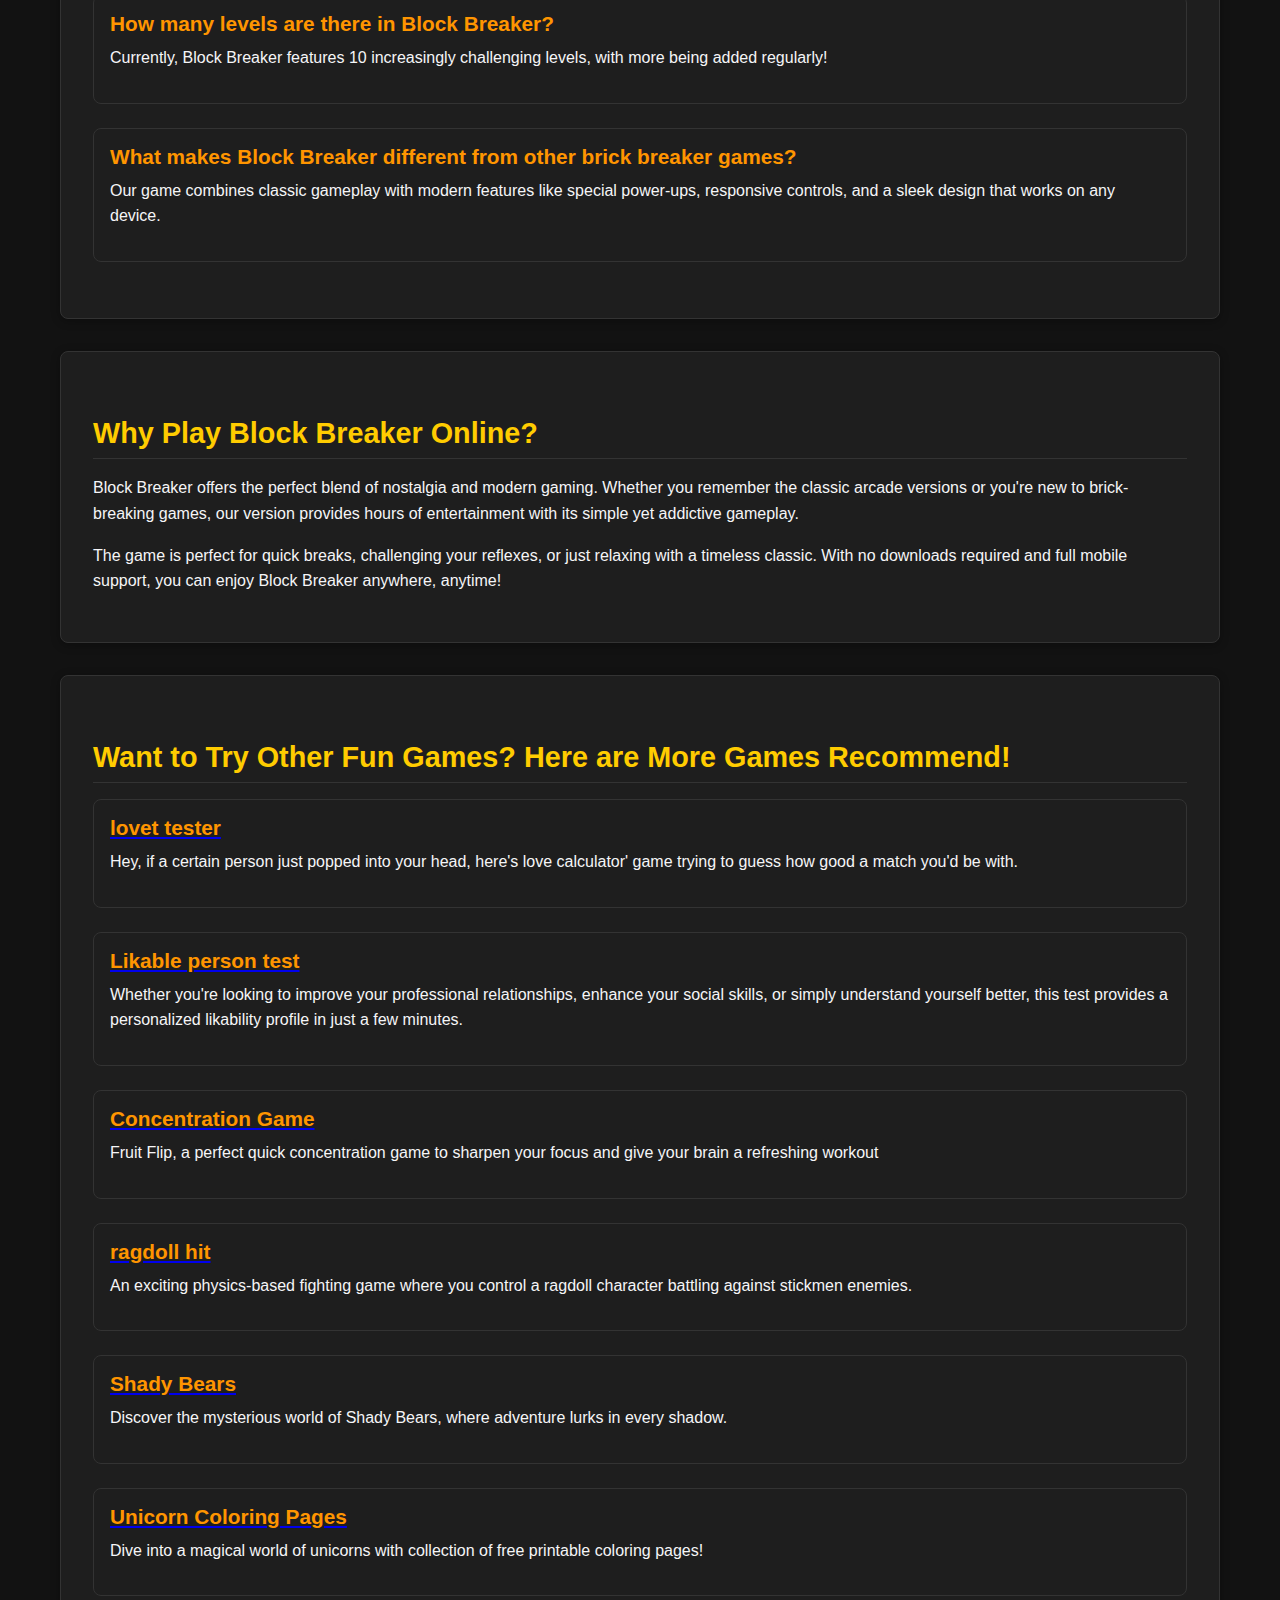
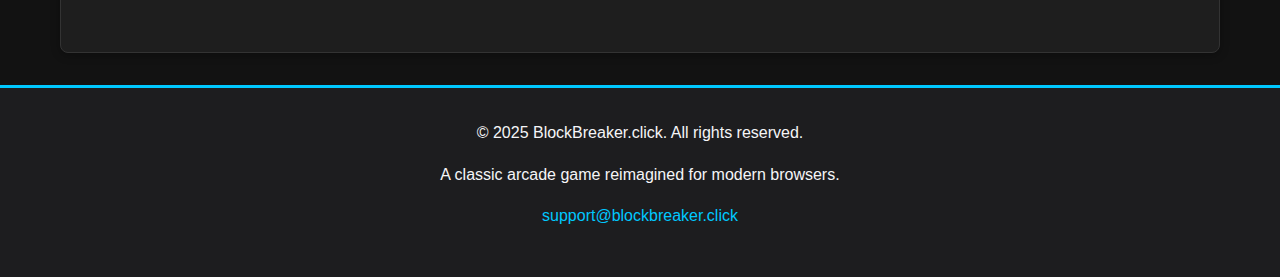
==== commit b99033ce: "Update index.html" ====
--- a/index.html
+++ b/index.html
@@ -16,14 +16,14 @@
     <meta property="og:title" content="Block Breaker - Classic Arcade Brick Breaking Game">
     <meta property="og:description" content="Play the classic Block Breaker game for free in your browser. Break blocks, collect power-ups, and beat all 10 levels. No downloads required!">
     <meta property="og:url" content="https://blockbreaker.click/">
-    <meta property="og:image" content="https://blockbreaker.click/images/og-image.jpg">
+    <meta property="og:image" content="https://blockbreaker.click/block-breaker-screenshot.png">
     <meta property="og:type" content="website">
     
     <!-- Twitter Card data -->
     <meta name="twitter:card" content="summary_large_image">
     <meta name="twitter:title" content="Block Breaker - Classic Arcade Game">
     <meta name="twitter:description" content="Play the classic Block Breaker game for free in your browser. No downloads required!">
-    <meta name="twitter:image" content="https://blockbreaker.click/images/og-image.jpg">
+    <meta name="twitter:image" content="https://blockbreaker.click/block-breaker-screenshot.png">
     
     <!-- Structured Data -->
     <script type="application/ld+json">
@@ -33,7 +33,7 @@
       "name": "Block Breaker",
       "description": "A classic arcade game where you break blocks with a ball and paddle. Play through 10 challenging levels with power-ups and special blocks.",
       "url": "https://blockbreaker.click/",
-      "image": "https://blockbreaker.click/images/og-image.jpg",
+      "image": "https://blockbreaker.click/block-breaker-screenshot.png",
       "genre": ["Arcade", "Puzzle", "Brick Breaker"],
       "gamePlatform": "Web Browser",
       "offers": {
@@ -118,7 +118,7 @@
                     <li><a href="#faq">FAQ</a></li>
                     <li><a href="#why-play">Why Play</a></li>
                     <li><a href="#More-Games">More Games</a></li>
-                    <li><a href="about.html">About</a></li>
+                    <li><a href="https://blockbreaker.click/about.html">About</a></li>
                 </ul>
             </nav>
         </div>
--- a/styles.css
+++ b/styles.css
@@ -372,3 +372,137 @@
 #game-container {
     animation: glow 3s infinite;
 }
+
+/* Navigation Bar */
+.main-nav {
+    margin: 1.5rem 0 0.5rem;
+    text-align: center;
+}
+
+.main-nav ul {
+    display: flex;
+    flex-wrap: wrap;
+    justify-content: center;
+    gap: 1rem;
+    margin: 0;
+    padding: 0;
+    list-style: none;
+}
+
+.main-nav li {
+    margin: 0;
+}
+
+.main-nav a {
+    display: inline-block;
+    padding: 0.5rem 1rem;
+    color: var(--neon-blue);
+    text-decoration: none;
+    border-radius: 20px;
+    transition: all 0.2s;
+    font-weight: 500;
+    background-color: rgba(0, 0, 0, 0.2);
+    border: 1px solid var(--neon-blue);
+}
+
+.main-nav a:hover {
+    background-color: var(--neon-blue);
+    color: #000;
+    box-shadow: 0 0 10px rgba(0, 200, 255, 0.5);
+    transform: translateY(-2px);
+}
+
+/* Responsive navigation for mobile */
+@media (max-width: 768px) {
+    .main-nav ul {
+        flex-direction: row;
+        flex-wrap: wrap;
+        justify-content: center;
+    }
+    
+    .main-nav li {
+        margin: 0.25rem;
+    }
+    
+    .main-nav a {
+        padding: 0.4rem 0.8rem;
+        font-size: 0.9rem;
+    }
+}
+
+/* Add this to your CSS file */
+html {
+    scroll-behavior: smooth;
+  }
+
+  /* About Page Specific Styles */
+.featured-image {
+    width: 100%;
+    max-width: 800px;
+    height: auto;
+    border-radius: 8px;
+    margin: 0 auto 2rem;
+    display: block;
+    border: 2px solid var(--neon-blue);
+    box-shadow: 0 0 20px rgba(0, 200, 255, 0.3);
+}
+
+.about-image {
+    text-align: center;
+    margin-bottom: 2rem;
+}
+
+.cta-button-container {
+    text-align: center;
+    margin: 2rem 0;
+}
+
+.cta-button {
+    display: inline-block;
+    background-color: var(--neon-blue);
+    color: #000;
+    padding: 1rem 2rem;
+    font-size: 1.2rem;
+    font-weight: 600;
+    text-decoration: none;
+    border-radius: 30px;
+    transition: all 0.3s;
+    box-shadow: 0 0 15px rgba(0, 200, 255, 0.5);
+}
+
+.cta-button:hover {
+    transform: scale(1.05);
+    box-shadow: 0 0 25px rgba(0, 200, 255, 0.8);
+}
+
+#team p {
+    font-size: 1.1rem;
+    line-height: 1.7;
+}
+
+#play-now {
+    text-align: center;
+    padding: 3rem 2rem;
+    background: linear-gradient(rgba(30, 30, 30, 0.7), rgba(30, 30, 30, 0.9)), 
+                url('images/arcade-background.jpg') center/cover no-repeat;
+    border-radius: 8px;
+    margin-bottom: 2rem;
+}
+
+#play-now h2 {
+    color: var(--neon-yellow);
+    font-size: 2.2rem;
+    margin-bottom: 1.5rem;
+    text-shadow: 0 0 10px rgba(255, 204, 0, 0.5);
+}
+
+#play-now p {
+    font-size: 1.2rem;
+    max-width: 800px;
+    margin: 0 auto 2rem;
+}
+
+/* styles.css */
+#love-tester {
+    color: #FFC0CB;
+  }
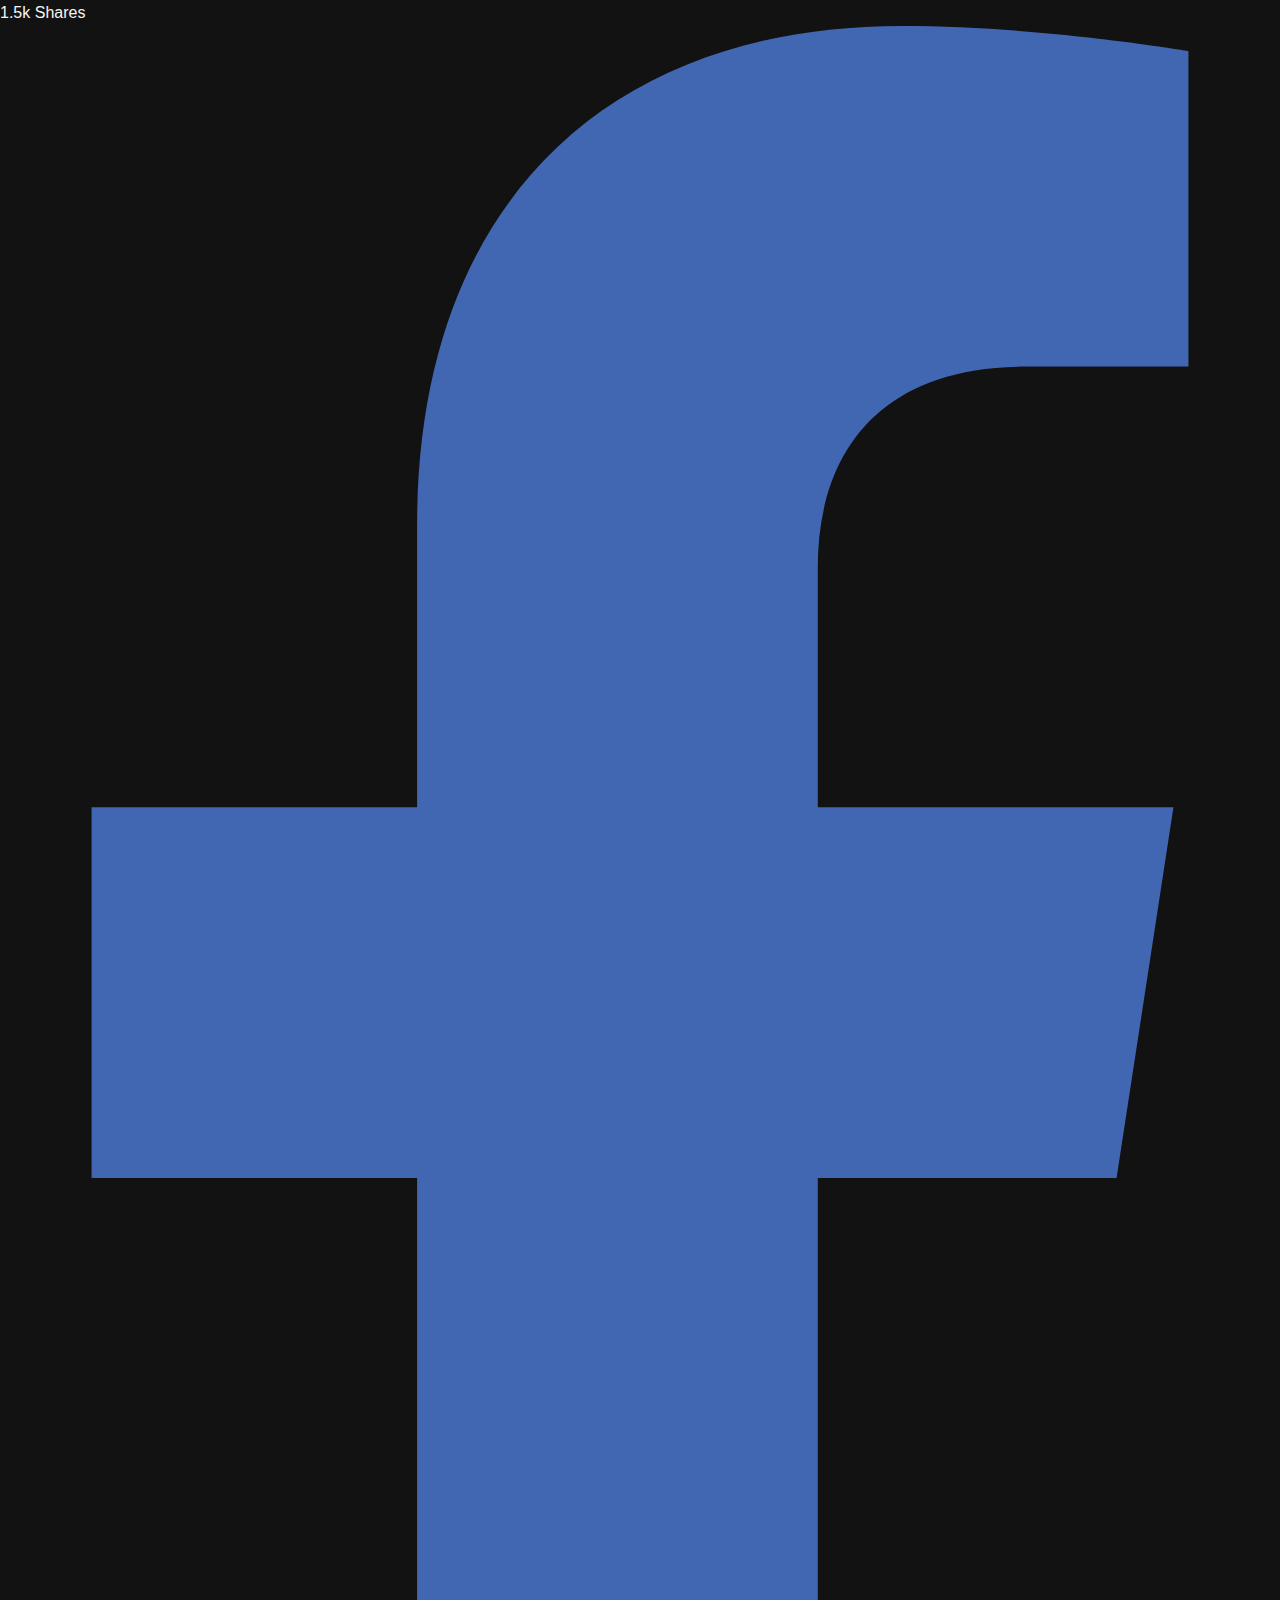
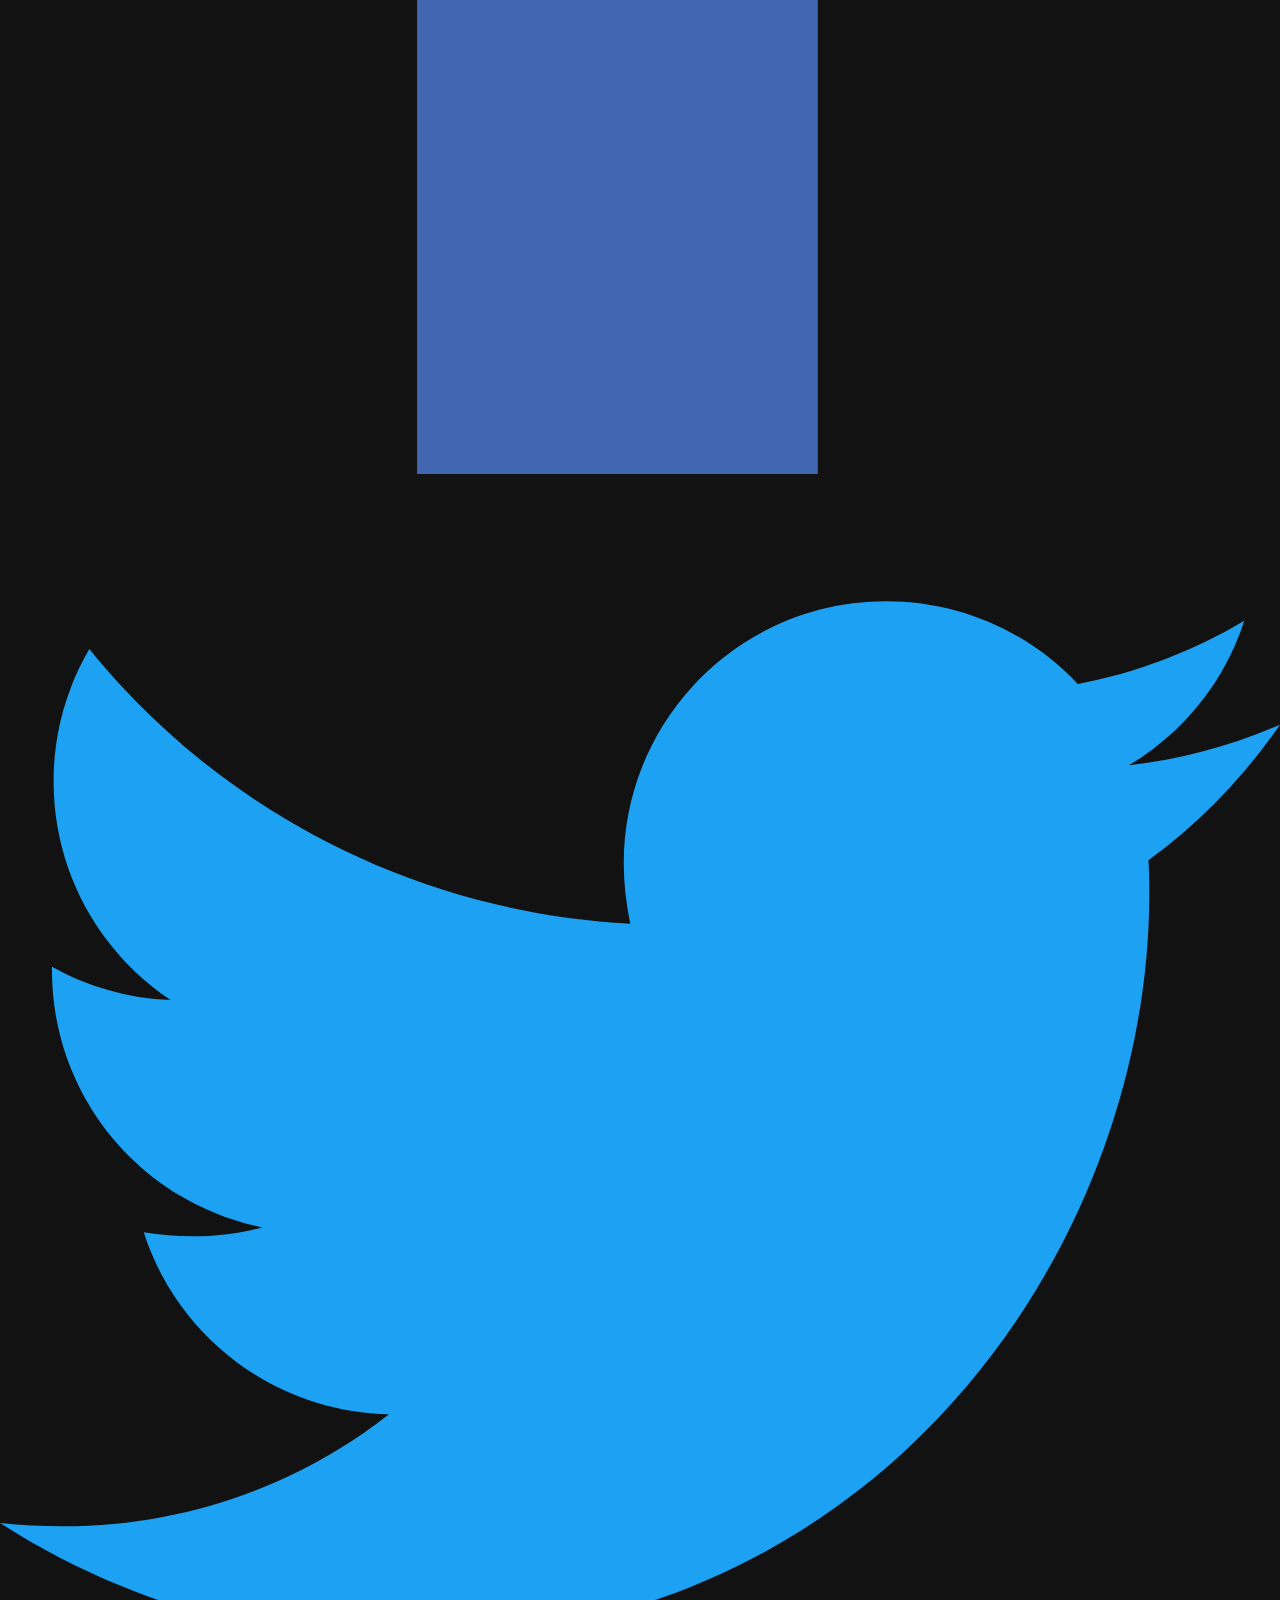
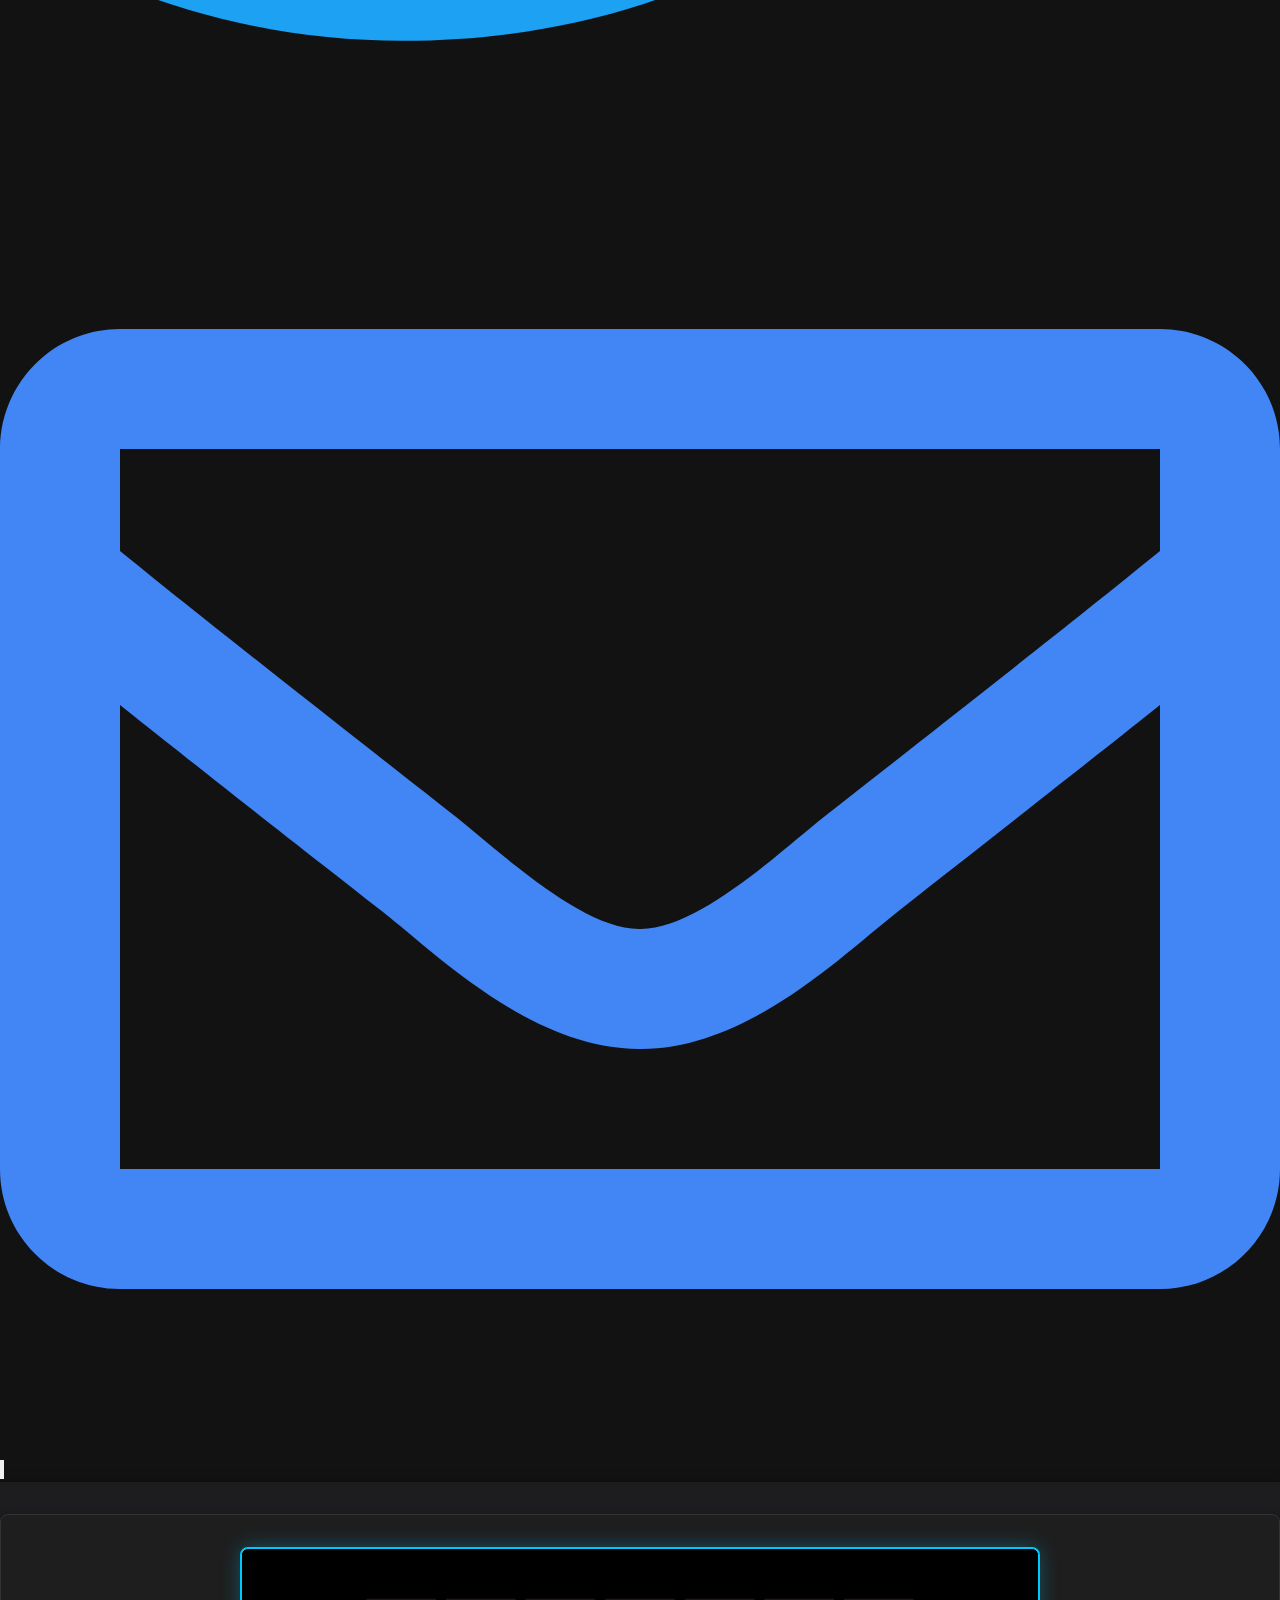
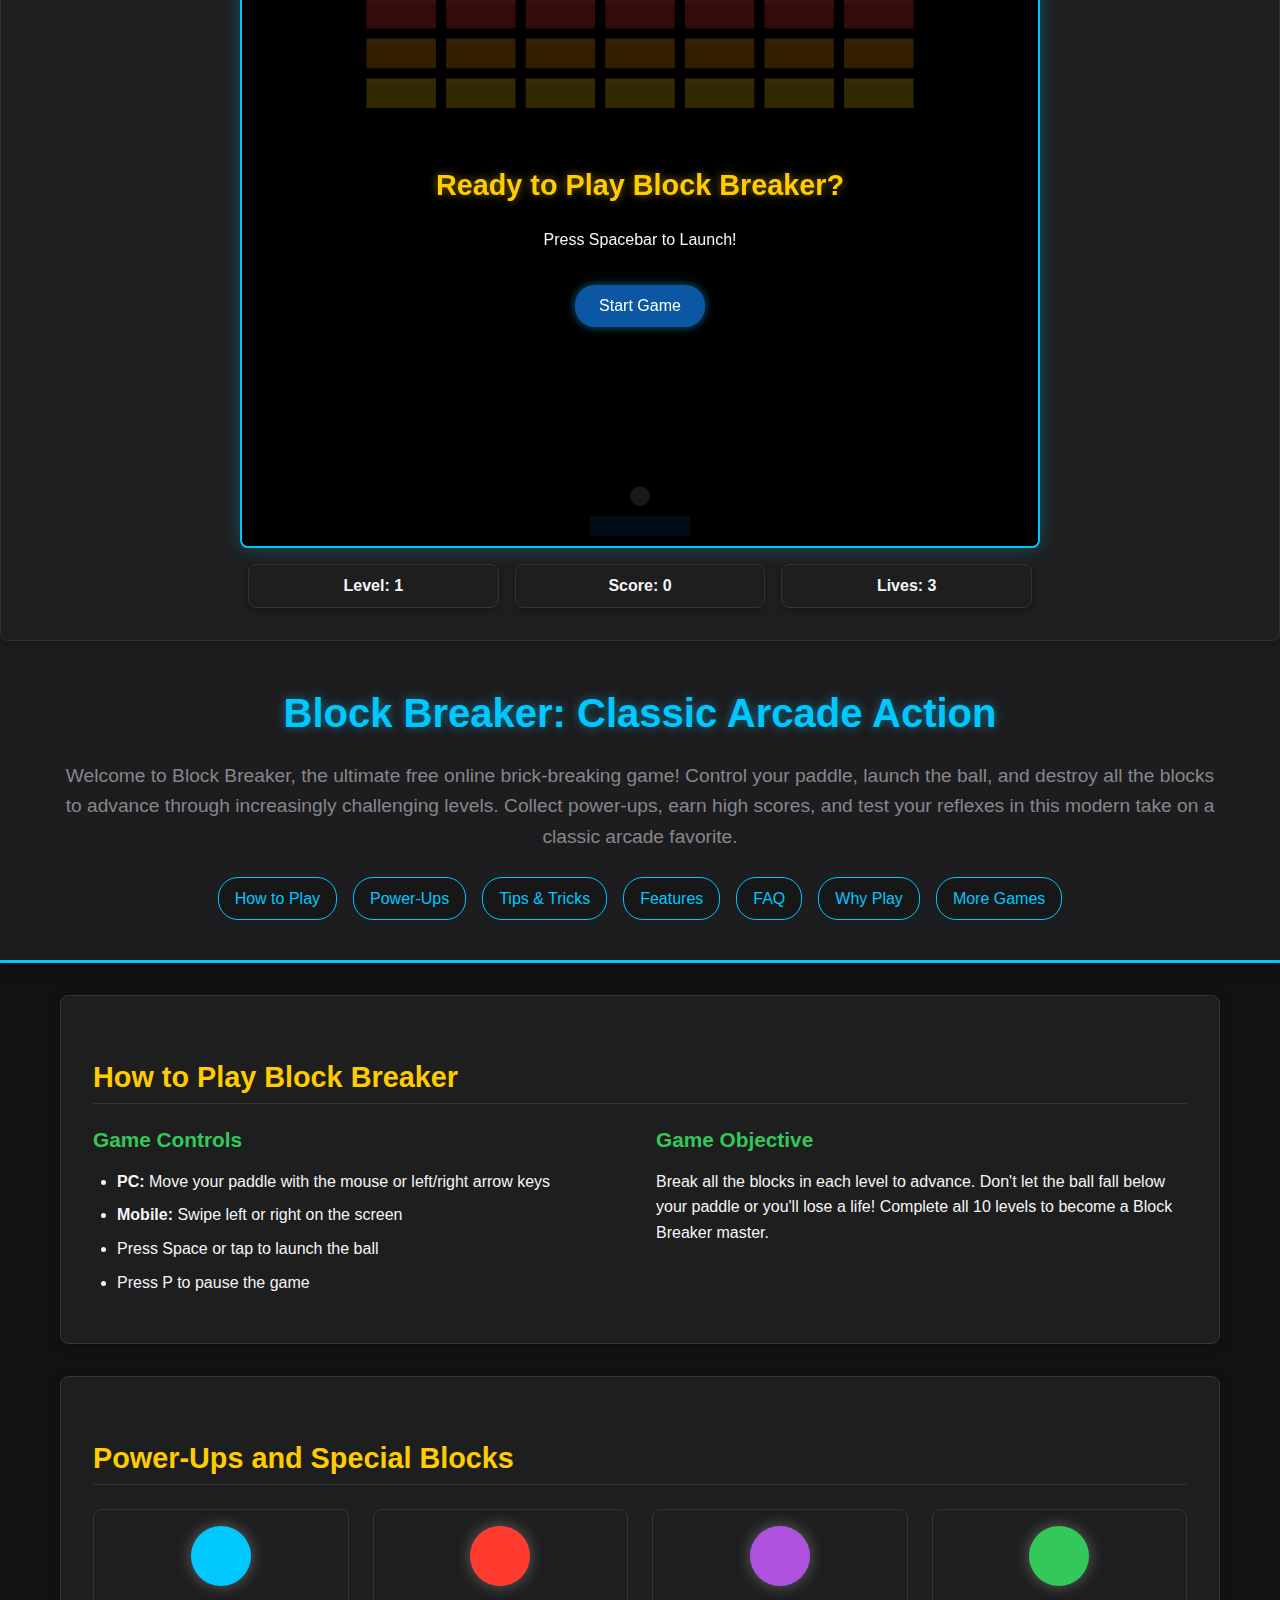
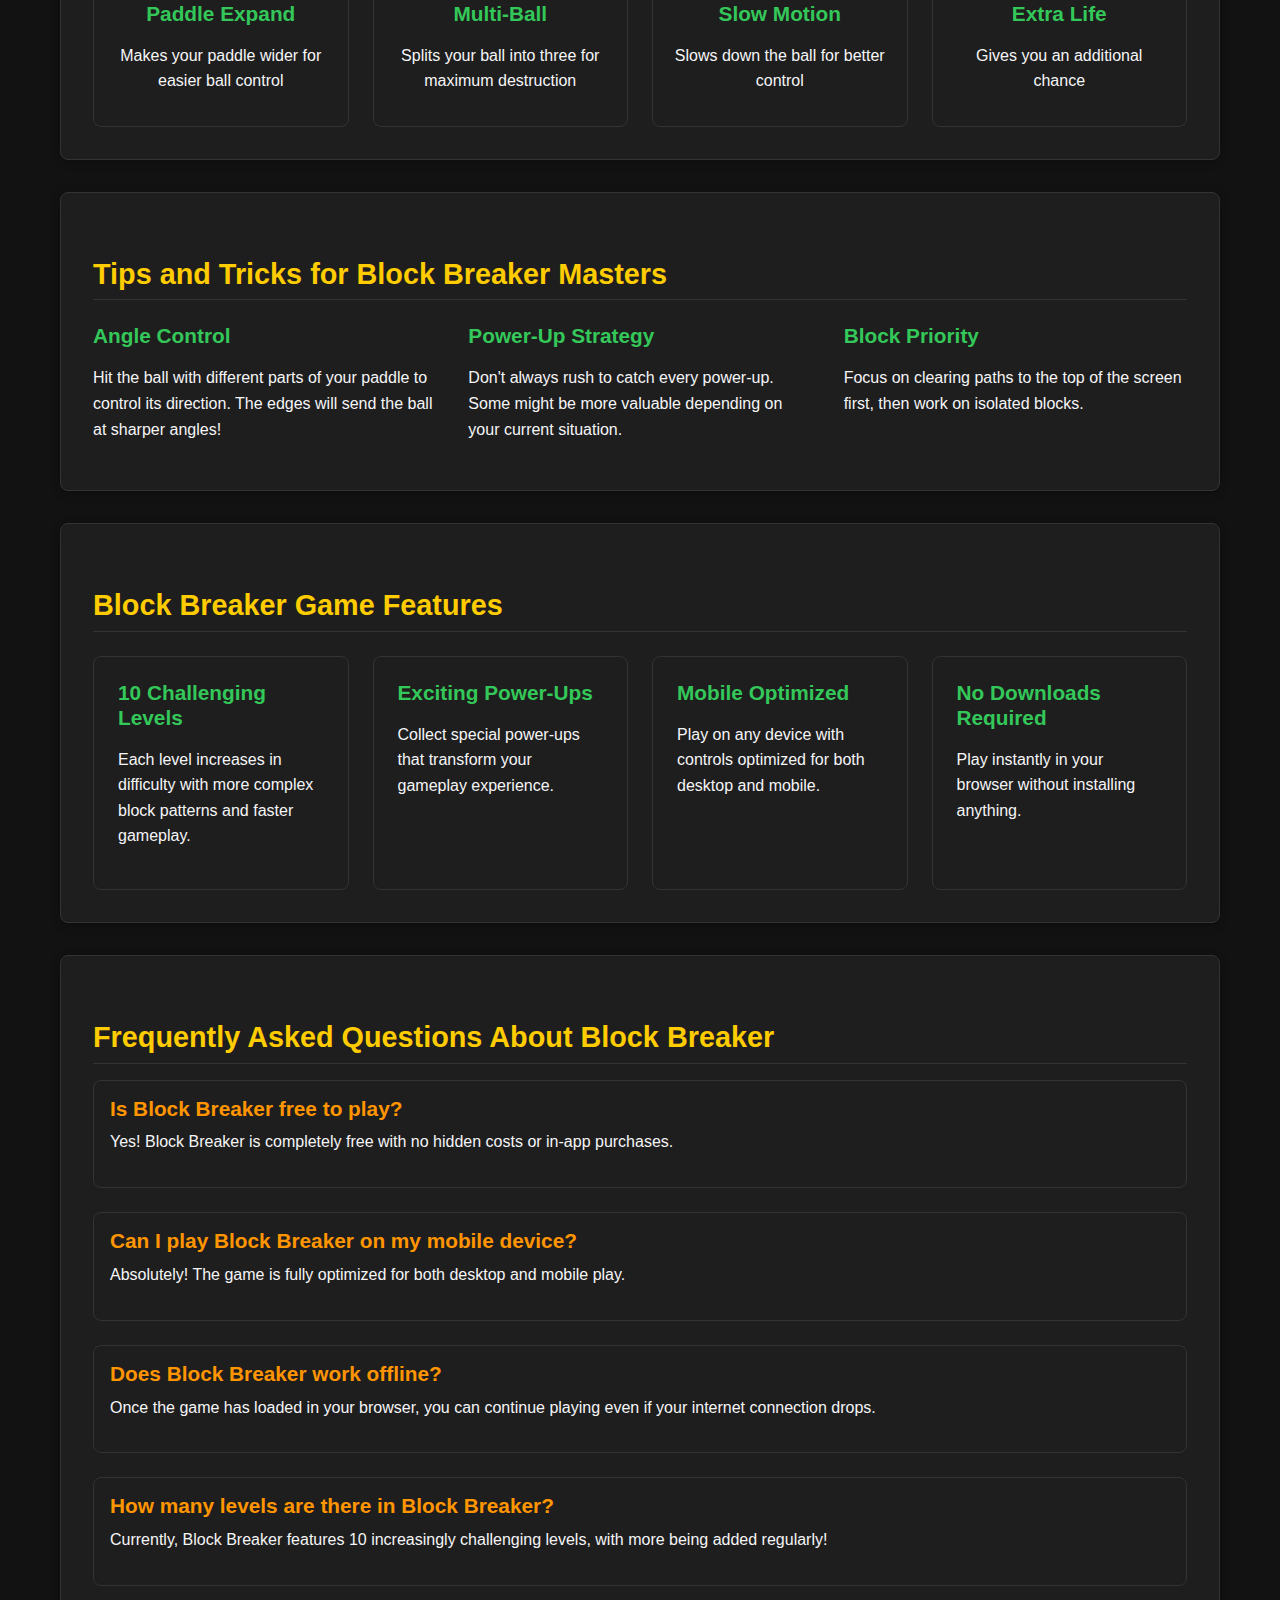
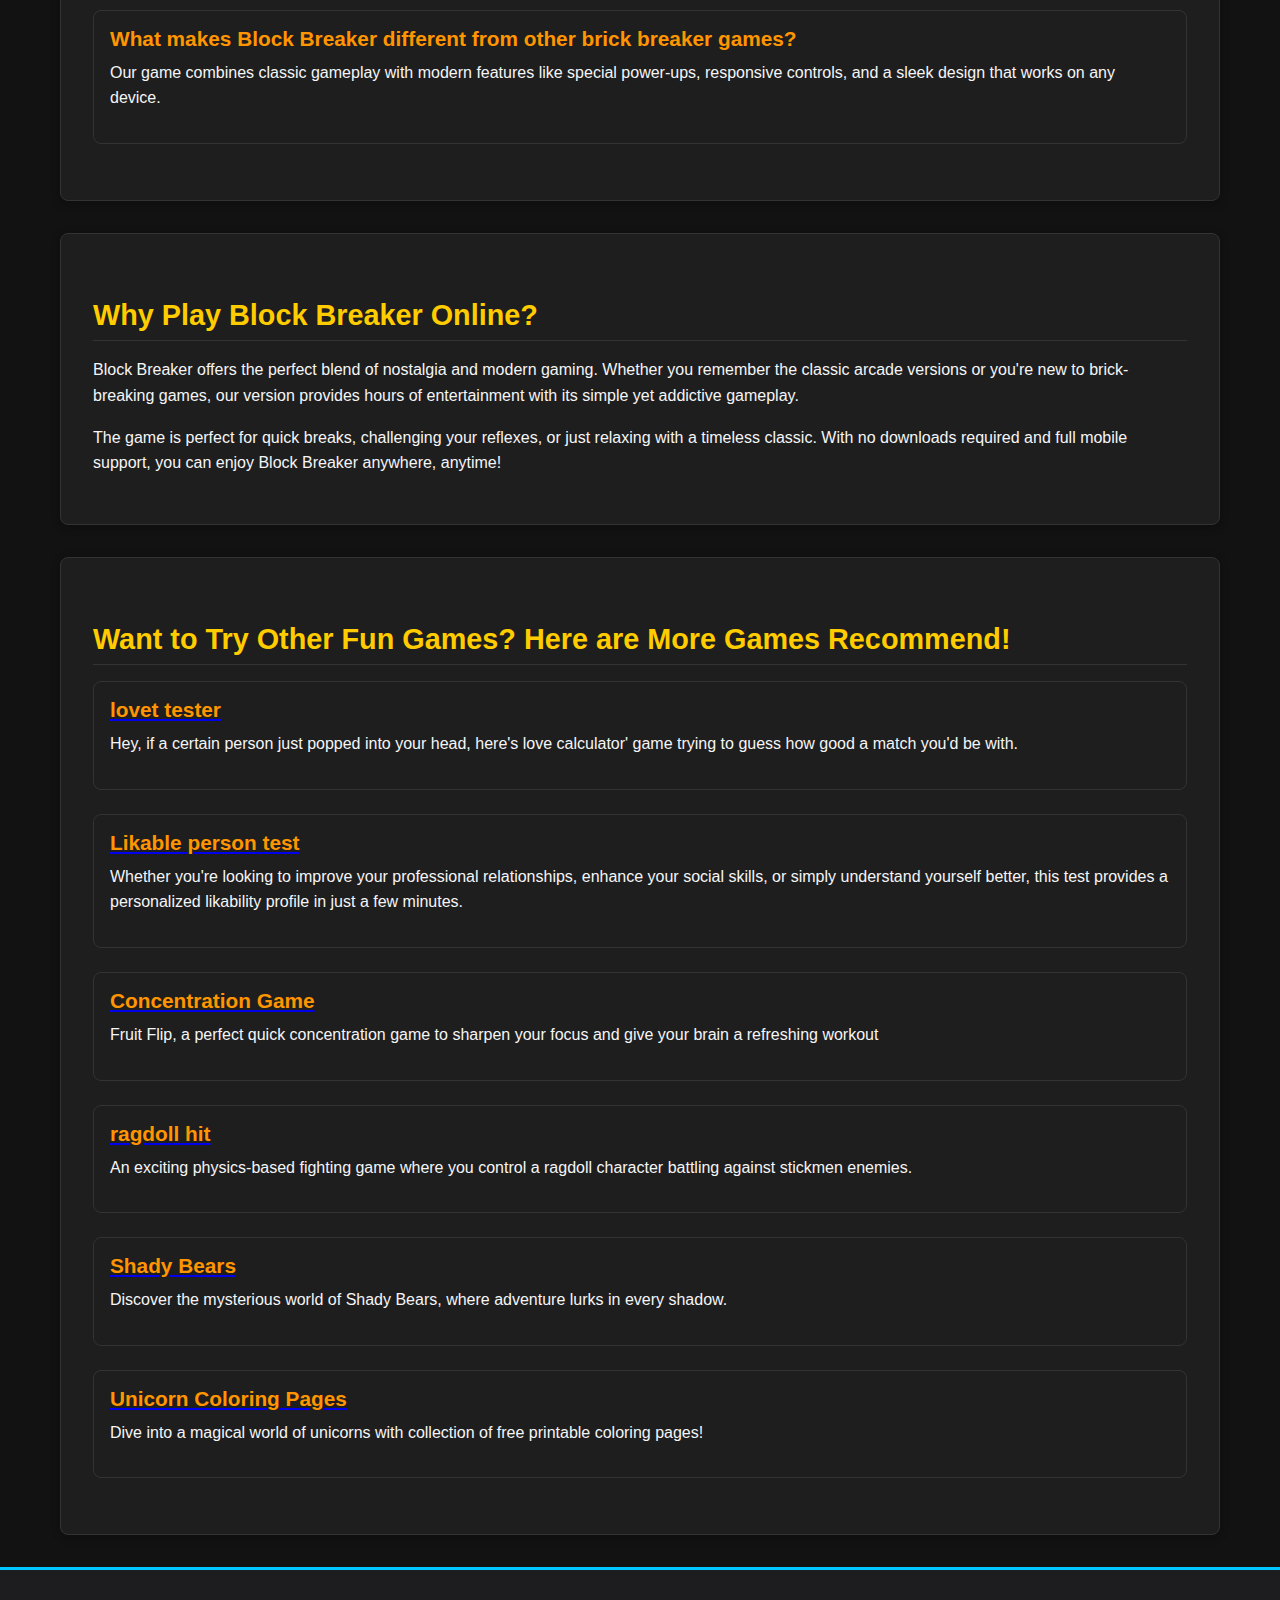
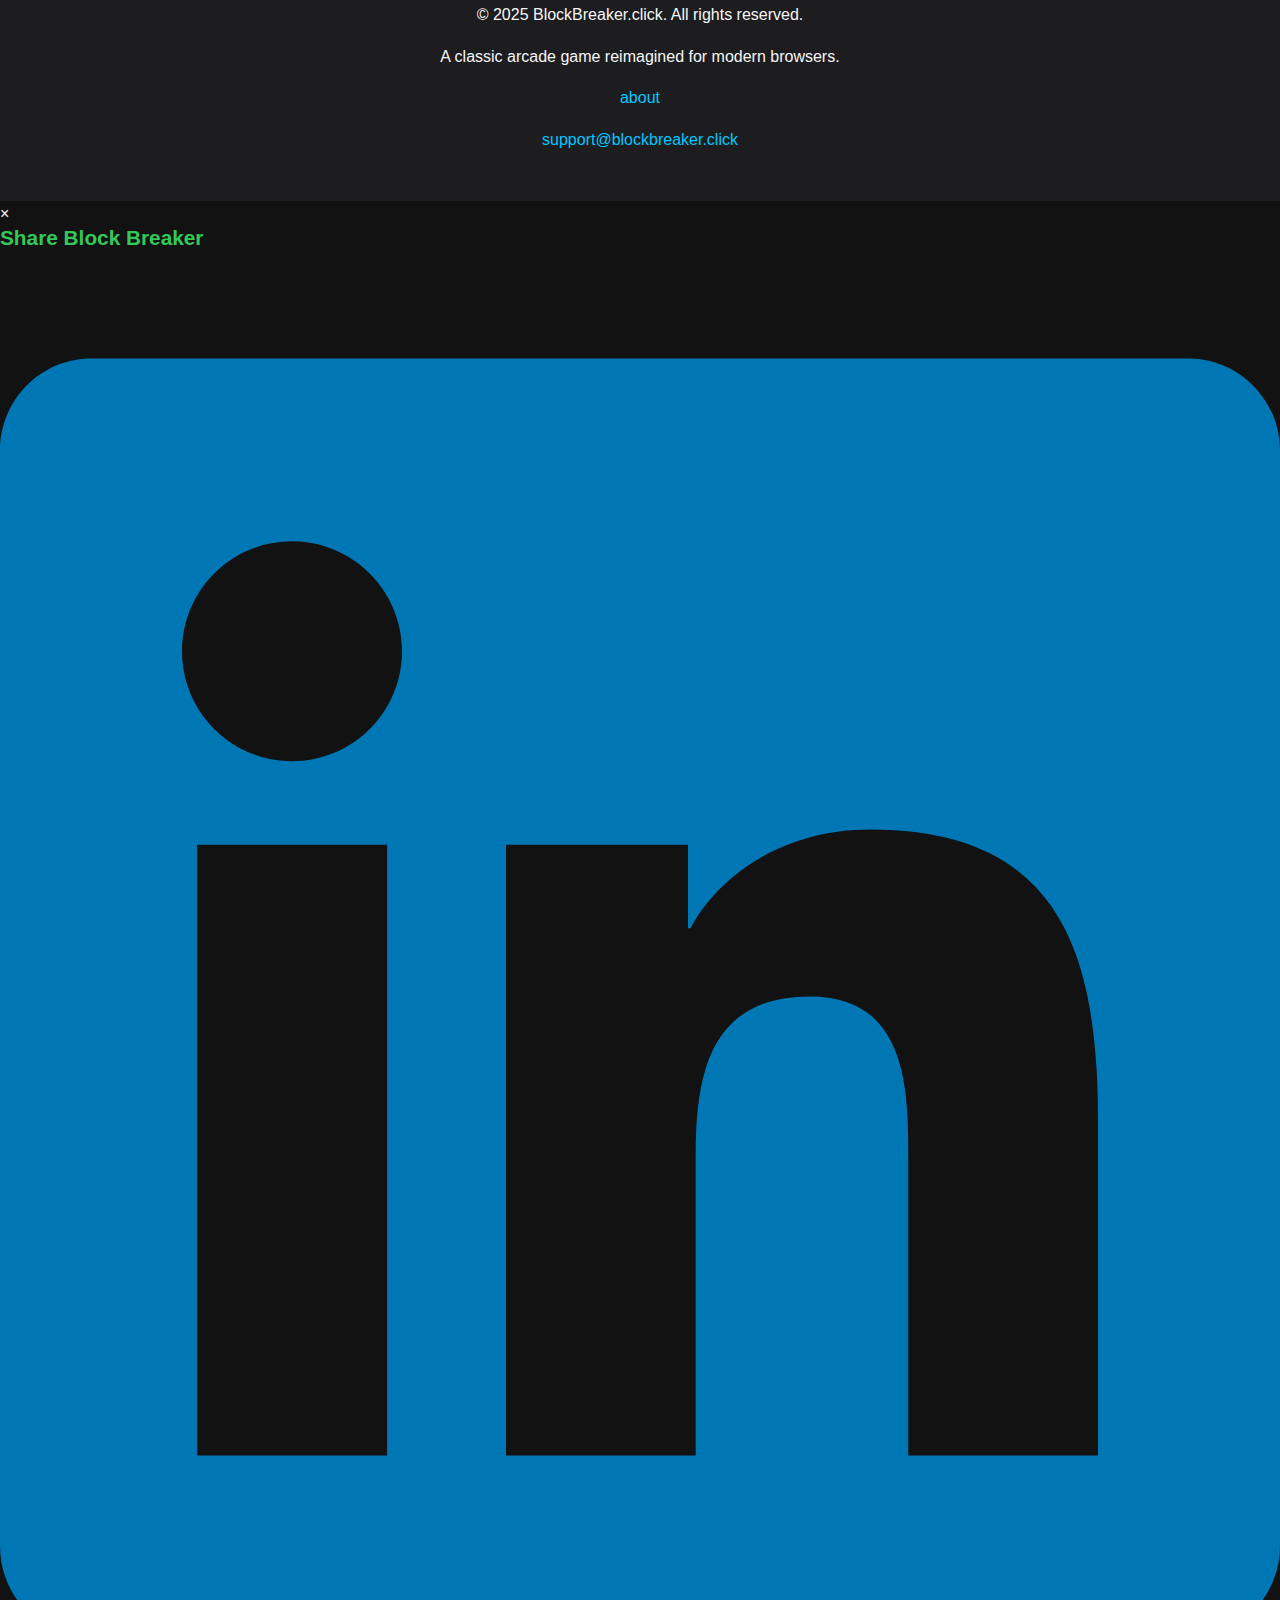
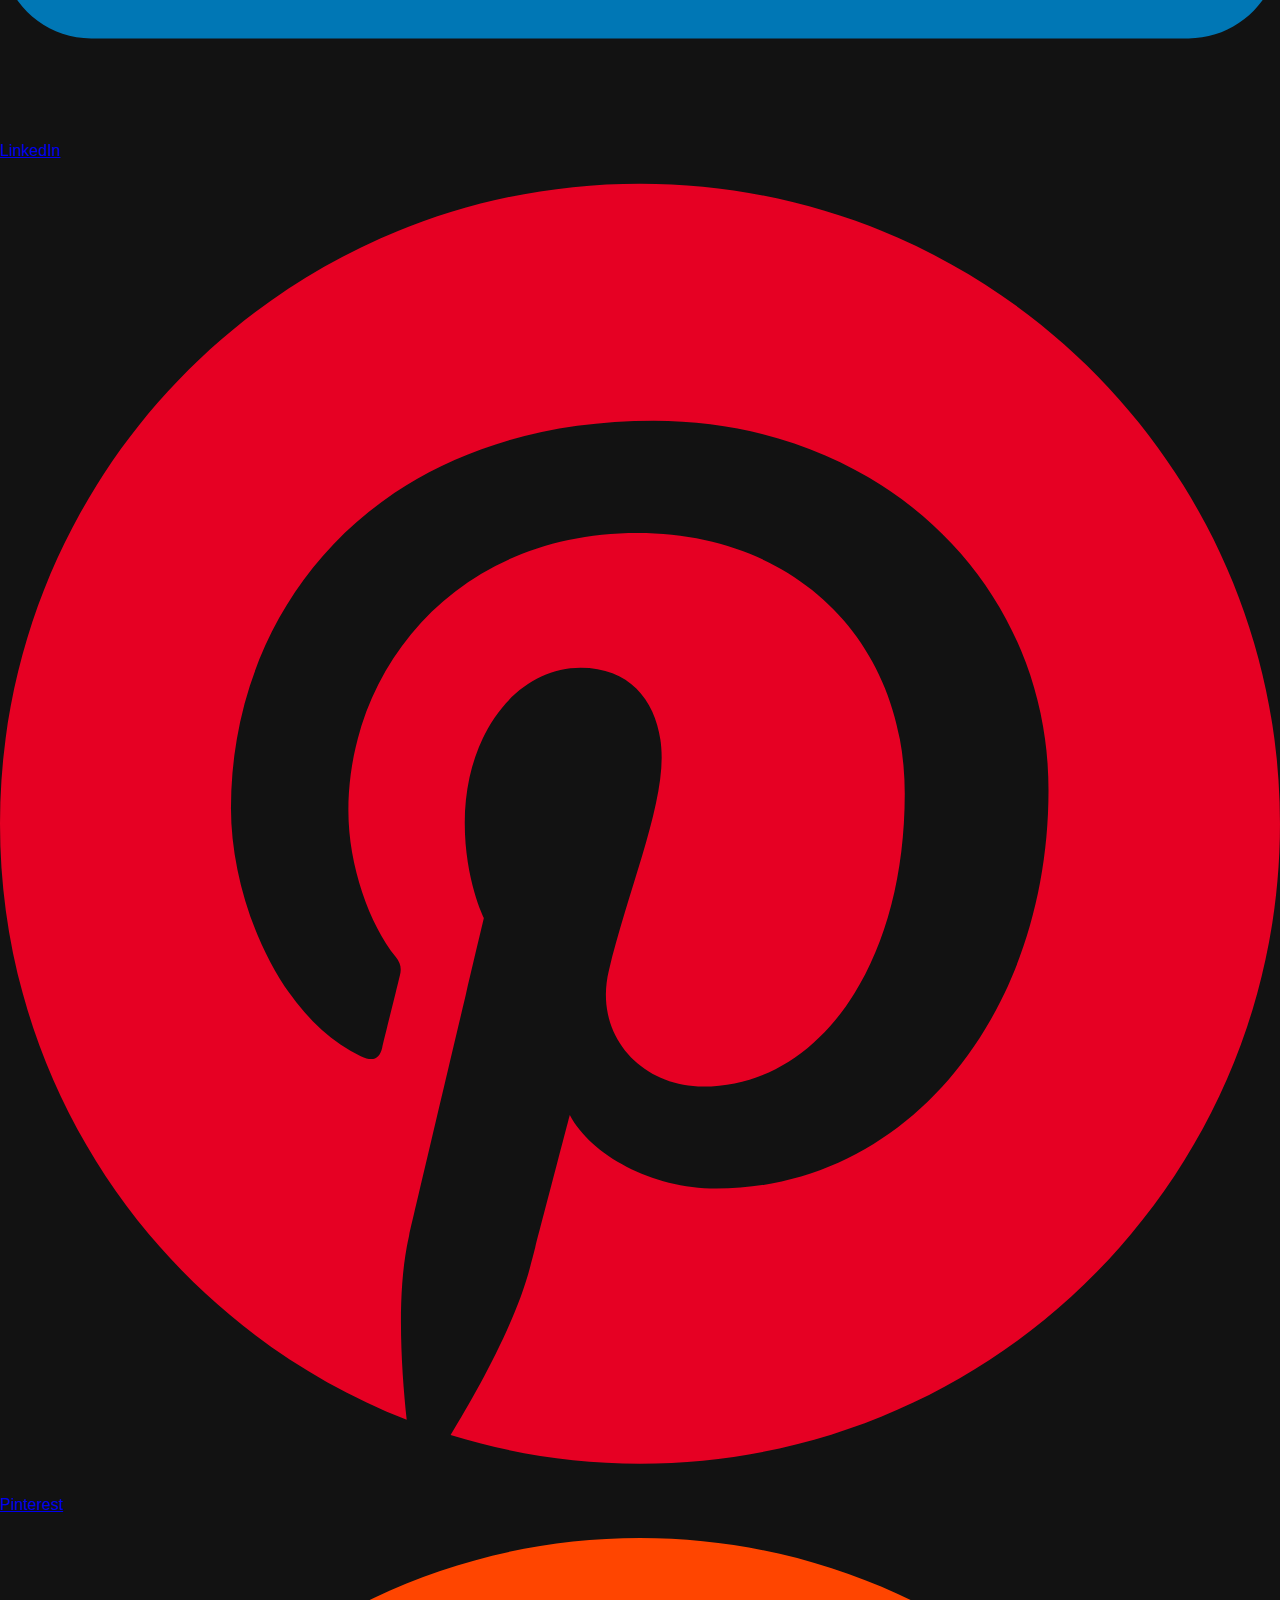
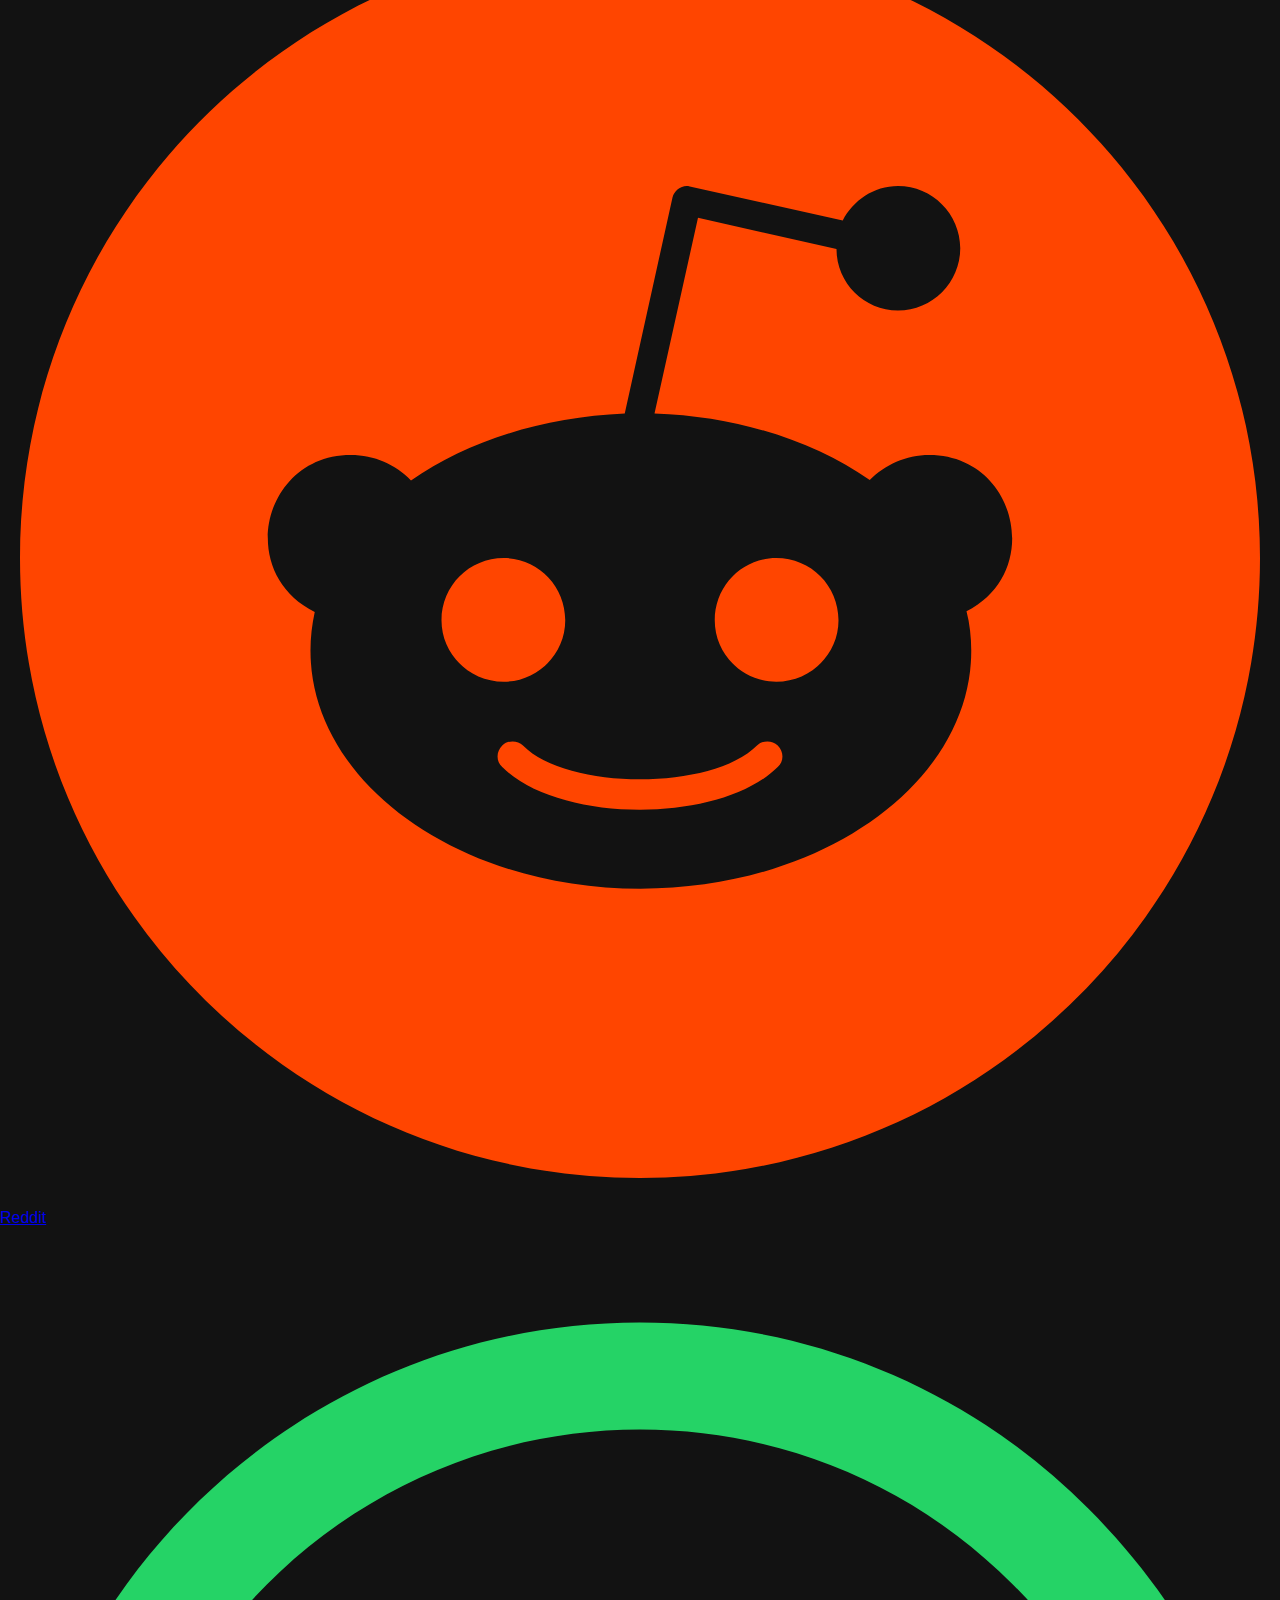
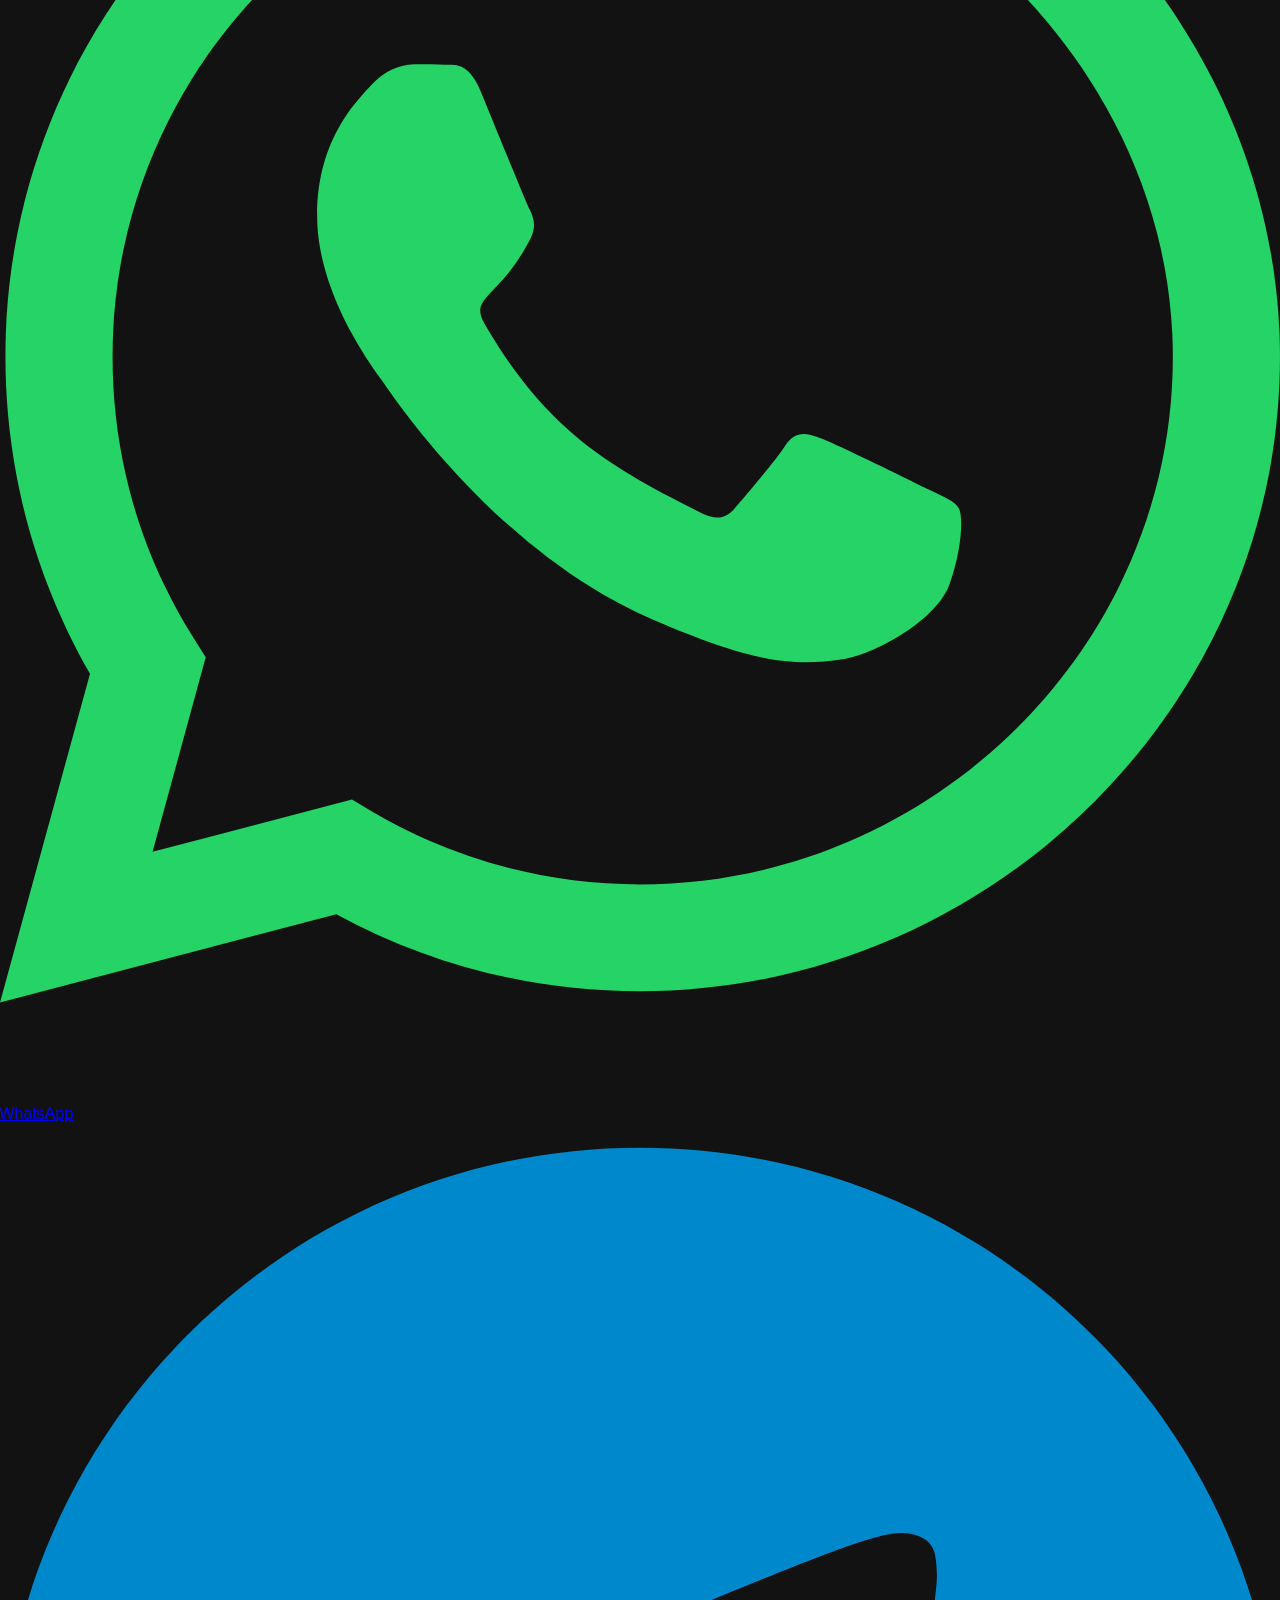
==== commit d3e69b8b: "sharebar" ====
--- a/index.html
+++ b/index.html
@@ -61,6 +61,35 @@
     </script>
 </head>
 <body>
+    <div class="social-share-sidebar">
+        <div class="share-count">
+          <span class="count">1.5k</span>
+          <span class="label">Shares</span>
+        </div>
+        <div class="share-buttons">
+          <a href="https://www.facebook.com/sharer/sharer.php?u=https://blockbreaker.click/" target="_blank" class="share-button facebook" aria-label="Share on Facebook">
+            <svg xmlns="http://www.w3.org/2000/svg" viewBox="0 0 320 512">
+              <path d="M279.14 288l14.22-92.66h-88.91v-60.13c0-25.35 12.42-50.06 52.24-50.06h40.42V6.26S260.43 0 225.36 0c-73.22 0-121.08 44.38-121.08 124.72v70.62H22.89V288h81.39v224h100.17V288z" fill="#4267B2"/>
+            </svg>
+          </a>
+          <a href="https://twitter.com/intent/tweet?text=Play%20Block%20Breaker%20-%20the%20classic%20arcade%20game%20reimagined%20for%20your%20browser!&url=https://blockbreaker.click/" target="_blank" class="share-button twitter" aria-label="Share on Twitter">
+            <svg xmlns="http://www.w3.org/2000/svg" viewBox="0 0 512 512">
+              <path d="M459.37 151.716c.325 4.548.325 9.097.325 13.645 0 138.72-105.583 298.558-298.558 298.558-59.452 0-114.68-17.219-161.137-47.106 8.447.974 16.568 1.299 25.34 1.299 49.055 0 94.213-16.568 130.274-44.832-46.132-.975-84.792-31.188-98.112-72.772 6.498.974 12.995 1.624 19.818 1.624 9.421 0 18.843-1.3 27.614-3.573-48.081-9.747-84.143-51.98-84.143-102.985v-1.299c13.969 7.797 30.214 12.67 47.431 13.319-28.264-18.843-46.781-51.005-46.781-87.391 0-19.492 5.197-37.36 14.294-52.954 51.655 63.675 129.3 105.258 216.365 109.807-1.624-7.797-2.599-15.918-2.599-24.04 0-57.828 46.782-104.934 104.934-104.934 30.213 0 57.502 12.67 76.67 33.137 23.715-4.548 46.456-13.32 66.599-25.34-7.798 24.366-24.366 44.833-46.132 57.827 21.117-2.273 41.584-8.122 60.426-16.243-14.292 20.791-32.161 39.308-52.628 54.253z" fill="#1DA1F2"/>
+            </svg>
+          </a>
+          <a href="mailto:?subject=Check%20out%20this%20awesome%20Block%20Breaker%20game!&body=I%20found%20this%20great%20Block%20Breaker%20game%20that%20I%20think%20you'll%20enjoy.%20Play%20it%20here:%20https://blockbreaker.click/" class="share-button email" aria-label="Share via Email">
+            <svg xmlns="http://www.w3.org/2000/svg" viewBox="0 0 512 512">
+              <path d="M464 64H48C21.49 64 0 85.49 0 112v288c0 26.51 21.49 48 48 48h416c26.51 0 48-21.49 48-48V112c0-26.51-21.49-48-48-48zm0 48v40.805c-22.422 18.259-58.168 46.651-134.587 106.49-16.841 13.247-50.201 45.072-73.413 44.701-23.208.375-56.579-31.459-73.413-44.701C106.18 199.465 70.425 171.067 48 152.805V112h416zM48 400V214.398c22.914 18.251 55.409 43.862 104.938 82.646 21.857 17.205 60.134 55.186 103.062 54.955 42.717.231 80.509-37.199 103.053-54.947 49.528-38.783 82.032-64.401 104.947-82.653V400H48z" fill="#4285F4"/>
+            </svg>
+          </a>
+          <button class="share-button more" aria-label="More sharing options" id="shareButton">
+            <svg xmlns="http://www.w3.org/2000/svg" viewBox="0 0 512 512">
+              <path d="M448 127.1C448 181 405 223.1 352 223.1C326.1 223.1 302.6 213.8 285.4 197.1L191.3 244.1C191.8 248 191.1 251.1 191.1 256C191.1 260 191.8 263.1 191.3 267.9L285.4 314.9C302.6 298.2 326.1 288 352 288C405 288 448 330.1 448 384C448 437 405 480 352 480C298.1 480 256 437 256 384C256 379.1 256.2 376 256.7 372.1L162.6 325.1C145.4 341.8 121.9 352 96 352C42.98 352 0 309 0 256C0 202.1 42.98 160 96 160C121.9 160 145.4 170.2 162.6 186.9L256.7 139.9C256.2 135.1 256 132 256 128C256 74.98 298.1 32 352 32C405 32 448 74.98 448 128L448 127.1zM95.1 287.1C113.7 287.1 127.1 273.7 127.1 255.1C127.1 238.3 113.7 223.1 95.1 223.1C78.33 223.1 63.1 238.3 63.1 255.1C63.1 273.7 78.33 287.1 95.1 287.1zM352 95.1C334.3 95.1 320 110.3 320 127.1C320 145.7 334.3 159.1 352 159.1C369.7 159.1 384 145.7 384 127.1C384 110.3 369.7 95.1 352 95.1zM352 416C369.7 416 384 401.7 384 384C384 366.3 369.7 352 352 352C334.3 352 320 366.3 320 384C320 401.7 334.3 416 352 416z" fill="#6c757d"/>
+            </svg>
+          </button>
+        </div>
+      </div>
+
     <header>
         <section id="game-section">
             <div id="game-container">
@@ -118,7 +147,6 @@
                     <li><a href="#faq">FAQ</a></li>
                     <li><a href="#why-play">Why Play</a></li>
                     <li><a href="#More-Games">More Games</a></li>
-                    <li><a href="https://blockbreaker.click/about.html">About</a></li>
                 </ul>
             </nav>
         </div>
@@ -280,6 +308,7 @@
         <div class="container">
             <p>&copy; 2025 BlockBreaker.click. All rights reserved.</p>
             <p>A classic arcade game reimagined for modern browsers.</p>
+            <p><a href="https://blockbreaker.click/about">about</a></p>
             <p><a href="mailto:support@blockbreaker.click">support@blockbreaker.click</a></p>
         </div>
     </footer>
@@ -338,5 +367,114 @@
             }
         });
     </script>
+
+    <script>
+        // Share Modal Functionality
+        document.addEventListener('DOMContentLoaded', function() {
+        const shareButton = document.getElementById('shareButton');
+        const shareModal = document.getElementById('shareModal');
+        const closeModal = document.querySelector('.close-modal');
+        const copyLinkButton = document.getElementById('copyLink');
+        
+        // Open the modal when clicking the share button
+        shareButton.addEventListener('click', function() {
+            shareModal.style.display = 'block';
+        });
+        
+        // Close the modal when clicking the X
+        closeModal.addEventListener('click', function() {
+            shareModal.style.display = 'none';
+        });
+        
+        // Close the modal when clicking outside of it
+        window.addEventListener('click', function(event) {
+            if (event.target === shareModal) {
+            shareModal.style.display = 'none';
+            }
+        });
+        
+        // Copy link functionality
+        copyLinkButton.addEventListener('click', function() {
+            const currentUrl = window.location.href;
+            
+            // Create a temporary input element
+            const tempInput = document.createElement('input');
+            tempInput.value = currentUrl;
+            document.body.appendChild(tempInput);
+            
+            // Select and copy the link
+            tempInput.select();
+            document.execCommand('copy');
+            
+            // Remove the temporary element
+            document.body.removeChild(tempInput);
+            
+            // Show feedback to the user
+            const originalText = copyLinkButton.querySelector('span').textContent;
+            copyLinkButton.querySelector('span').textContent = 'Copied!';
+            
+            // Reset the button text after 2 seconds
+            setTimeout(function() {
+            copyLinkButton.querySelector('span').textContent = originalText;
+            }, 2000);
+        });
+        
+        // Track share clicks for analytics
+        const shareButtons = document.querySelectorAll('.share-button, .share-option');
+        shareButtons.forEach(button => {
+            if (button.id !== 'shareButton' && button.id !== 'copyLink') {
+            button.addEventListener('click', function() {
+                // You can add analytics tracking here if needed
+                console.log('Shared via:', this.classList[1] || 'more options');
+            });
+            }
+        });
+        });
+    </script>
+
+    <div class="share-modal" id="shareModal">
+        <div class="share-modal-content">
+        <span class="close-modal">&times;</span>
+        <h3>Share Block Breaker</h3>
+        <div class="share-options">
+            <a href="https://www.linkedin.com/shareArticle?mini=true&url=https://blockbreaker.click/&title=Block%20Breaker%20Game&summary=Play%20the%20classic%20Block%20Breaker%20game%20for%20free%20in%20your%20browser!" target="_blank" class="share-option linkedin">
+            <svg xmlns="http://www.w3.org/2000/svg" viewBox="0 0 448 512">
+                <path d="M416 32H31.9C14.3 32 0 46.5 0 64.3v383.4C0 465.5 14.3 480 31.9 480H416c17.6 0 32-14.5 32-32.3V64.3c0-17.8-14.4-32.3-32-32.3zM135.4 416H69V202.2h66.5V416zm-33.2-243c-21.3 0-38.5-17.3-38.5-38.5S80.9 96 102.2 96c21.2 0 38.5 17.3 38.5 38.5 0 21.3-17.2 38.5-38.5 38.5zm282.1 243h-66.4V312c0-24.8-.5-56.7-34.5-56.7-34.6 0-39.9 27-39.9 54.9V416h-66.4V202.2h63.7v29.2h.9c8.9-16.8 30.6-34.5 62.9-34.5 67.2 0 79.7 44.3 79.7 101.9V416z" fill="#0077B5"/>
+            </svg>
+            <span>LinkedIn</span>
+            </a>
+            <a href="https://pinterest.com/pin/create/button/?url=https://blockbreaker.click/&media=https://blockbreaker.click/block-breaker-screenshot.png&description=Play%20Block%20Breaker%20-%20the%20classic%20arcade%20game%20reimagined%20for%20your%20browser!" target="_blank" class="share-option pinterest">
+            <svg xmlns="http://www.w3.org/2000/svg" viewBox="0 0 496 512">
+                <path d="M496 256c0 137-111 248-248 248-25.6 0-50.2-3.9-73.4-11.1 10.1-16.5 25.2-43.5 30.8-65 3-11.6 15.4-59 15.4-59 8.1 15.4 31.7 28.5 56.8 28.5 74.8 0 128.7-68.8 128.7-154.3 0-81.9-66.9-143.2-152.9-143.2-107 0-163.9 71.8-163.9 150.1 0 36.4 19.4 81.7 50.3 96.1 4.7 2.2 7.2 1.2 8.3-3.3.8-3.4 5-20.3 6.9-28.1.6-2.5.3-4.7-1.7-7.1-10.1-12.5-18.3-35.3-18.3-56.6 0-54.7 41.4-107.6 112-107.6 60.9 0 103.6 41.5 103.6 100.9 0 67.1-33.9 113.6-78 113.6-24.3 0-42.6-20.1-36.7-44.8 7-29.5 20.5-61.3 20.5-82.6 0-19-10.2-34.9-31.4-34.9-24.9 0-44.9 25.7-44.9 60.2 0 22 7.4 36.8 7.4 36.8s-24.5 103.8-29 123.2c-5 21.4-3 51.6-.9 71.2C65.4 450.9 0 361.1 0 256 0 119 111 8 248 8s248 111 248 248z" fill="#E60023"/>
+            </svg>
+            <span>Pinterest</span>
+            </a>
+            <a href="https://reddit.com/submit?url=https://blockbreaker.click/&title=Block%20Breaker%20Game" target="_blank" class="share-option reddit">
+            <svg xmlns="http://www.w3.org/2000/svg" viewBox="0 0 512 512">
+                <path d="M201.5 305.5c-13.8 0-24.9-11.1-24.9-24.6 0-13.8 11.1-24.9 24.9-24.9 13.6 0 24.6 11.1 24.6 24.9 0 13.6-11.1 24.6-24.6 24.6zM504 256c0 137-111 248-248 248S8 393 8 256 119 8 256 8s248 111 248 248zm-132.3-41.2c-9.4 0-17.7 3.9-23.8 10-22.4-15.5-52.6-25.5-86.1-26.6l17.4-78.3 55.4 12.5c0 13.6 11.1 24.6 24.6 24.6 13.8 0 24.9-11.3 24.9-24.9s-11.1-24.9-24.9-24.9c-9.7 0-18 5.8-22.1 13.8l-61.2-13.6c-3-.8-6.1 1.4-6.9 4.4l-19.1 86.4c-33.2 1.4-63.1 11.3-85.5 26.8-6.1-6.4-14.7-10.2-24.1-10.2-34.9 0-46.3 46.9-14.4 62.8-1.1 5-1.7 10.2-1.7 15.5 0 52.6 59.2 95.2 132 95.2 73.1 0 132.3-42.6 132.3-95.2 0-5.3-.6-10.8-1.9-15.8 31.3-16 19.8-62.5-14.9-62.5zM302.8 331c-18.2 18.2-76.1 17.9-93.6 0-2.2-2.2-6.1-2.2-8.3 0-2.5 2.5-2.5 6.4 0 8.6 22.8 22.8 87.3 22.8 110.2 0 2.5-2.2 2.5-6.1 0-8.6-2.2-2.2-6.1-2.2-8.3 0zm7.7-75c-13.6 0-24.6 11.1-24.6 24.9 0 13.6 11.1 24.6 24.6 24.6 13.8 0 24.9-11.1 24.9-24.6 0-13.8-11-24.9-24.9-24.9z" fill="#FF4500"/>
+            </svg>
+            <span>Reddit</span>
+            </a>
+        <a href="https://api.whatsapp.com/send?text=Play%20Block%20Breaker%20-%20the%20classic%20arcade%20game%20reimagined%20for%20your%20browser!%20https://blockbreaker.click/" target="_blank" class="share-option whatsapp">
+            <svg xmlns="http://www.w3.org/2000/svg" viewBox="0 0 448 512">
+            <path d="M380.9 97.1C339 55.1 283.2 32 223.9 32c-122.4 0-222 99.6-222 222 0 39.1 10.2 77.3 29.6 111L0 480l117.7-30.9c32.4 17.7 68.9 27 106.1 27h.1c122.3 0 224.1-99.6 224.1-222 0-59.3-25.2-115-67.1-157zm-157 341.6c-33.2 0-65.7-8.9-94-25.7l-6.7-4-69.8 18.3L72 359.2l-4.4-7c-18.5-29.4-28.2-63.3-28.2-98.2 0-101.7 82.8-184.5 184.6-184.5 49.3 0 95.6 19.2 130.4 54.1 34.8 34.9 56.2 81.2 56.1 130.5 0 101.8-84.9 184.6-186.6 184.6zm101.2-138.2c-5.5-2.8-32.8-16.2-37.9-18-5.1-1.9-8.8-2.8-12.5 2.8-3.7 5.6-14.3 18-17.6 21.8-3.2 3.7-6.5 4.2-12 1.4-32.6-16.3-54-29.1-75.5-66-5.7-9.8 5.7-9.1 16.3-30.3 1.8-3.7.9-6.9-.5-9.7-1.4-2.8-12.5-30.1-17.1-41.2-4.5-10.8-9.1-9.3-12.5-9.5-3.2-.2-6.9-.2-10.6-.2-3.7 0-9.7 1.4-14.8 6.9-5.1 5.6-19.4 19-19.4 46.3 0 27.3 19.9 53.7 22.6 57.4 2.8 3.7 39.1 59.7 94.8 83.8 35.2 15.2 49 16.5 66.6 13.9 10.7-1.6 32.8-13.4 37.4-26.4 4.6-13 4.6-24.1 3.2-26.4-1.3-2.5-5-3.9-10.5-6.6z" fill="#25D366"/>
+            </svg>
+            <span>WhatsApp</span>
+        </a>
+        <a href="https://telegram.me/share/url?url=https://blockbreaker.click/&text=Play%20Block%20Breaker%20-%20the%20classic%20arcade%20game%20reimagined%20for%20your%20browser!" target="_blank" class="share-option telegram">
+            <svg xmlns="http://www.w3.org/2000/svg" viewBox="0 0 496 512">
+            <path d="M248,8C111.033,8,0,119.033,0,256S111.033,504,248,504,496,392.967,496,256,384.967,8,248,8ZM362.952,176.66c-3.732,39.215-19.881,134.378-28.1,178.3-3.476,18.584-10.322,24.816-16.948,25.425-14.4,1.326-25.338-9.517-39.287-18.661-21.827-14.308-34.158-23.215-55.346-37.177-24.485-16.135-8.612-25,5.342-39.5,3.652-3.793,67.107-61.51,68.335-66.746.153-.655.3-3.1-1.154-4.384s-3.59-.849-5.135-.5q-3.283.746-104.608,69.142-14.845,10.194-26.894,9.934c-8.855-.191-25.888-5.006-38.551-9.123-15.531-5.048-27.875-7.717-26.8-16.291q.84-6.7,18.45-13.7,108.446-47.248,144.628-62.3c68.872-28.647,83.183-33.623,92.511-33.789,2.052-.034,6.639.474,9.61,2.885a10.452,10.452,0,0,1,3.53,6.716A43.765,43.765,0,0,1,362.952,176.66Z" fill="#0088cc"/>
+            </svg>
+            <span>Telegram</span>
+        </a>
+        <button class="share-option copy-link" id="copyLink">
+            <svg xmlns="http://www.w3.org/2000/svg" viewBox="0 0 512 512">
+            <path d="M326.612 185.391c59.747 59.809 58.927 155.698.36 214.59-.11.12-.24.25-.36.37l-67.2 67.2c-59.27 59.27-155.699 59.262-214.96 0-59.27-59.26-59.27-155.7 0-214.96l37.106-37.106c9.84-9.84 26.786-3.3 27.294 10.606.648 17.722 3.826 35.527 9.69 52.721 1.986 5.822.567 12.262-3.783 16.612l-13.087 13.087c-28.026 28.026-28.905 73.66-1.155 101.96 28.024 28.579 74.086 28.749 102.325.51l67.2-67.19c28.191-28.191 28.073-73.757 0-101.83-3.701-3.694-7.429-6.564-10.341-8.569a16.037 16.037 0 0 1-6.947-12.606c-.396-10.567 3.348-21.456 11.698-29.806l21.054-21.055c5.521-5.521 14.182-6.199 20.584-1.731a152.482 152.482 0 0 1 20.522 17.197zM467.547 44.449c-59.261-59.262-155.69-59.27-214.96 0l-67.2 67.2c-.12.12-.25.25-.36.37-58.566 58.892-59.387 154.781.36 214.59a152.454 152.454 0 0 0 20.521 17.196c6.402 4.468 15.064 3.789 20.584-1.731l21.054-21.055c8.35-8.35 12.094-19.239 11.698-29.806a16.037 16.037 0 0 0-6.947-12.606c-2.912-2.005-6.64-4.875-10.341-8.569-28.073-28.073-28.191-73.639 0-101.83l67.2-67.19c28.239-28.239 74.3-28.069 102.325.51 27.75 28.3 26.872 73.934-1.155 101.96l-13.087 13.087c-4.35 4.35-5.769 10.79-3.783 16.612 5.864 17.194 9.042 34.999 9.69 52.721.509 13.906 17.454 20.446 27.294 10.606l37.106-37.106c59.271-59.259 59.271-155.699.001-214.959z" fill="#6c757d"/>
+            </svg>
+            <span>Copy Link</span>
+        </button>
+        </div>
+    </div>
+    </div> 
 </body>
 </html>
